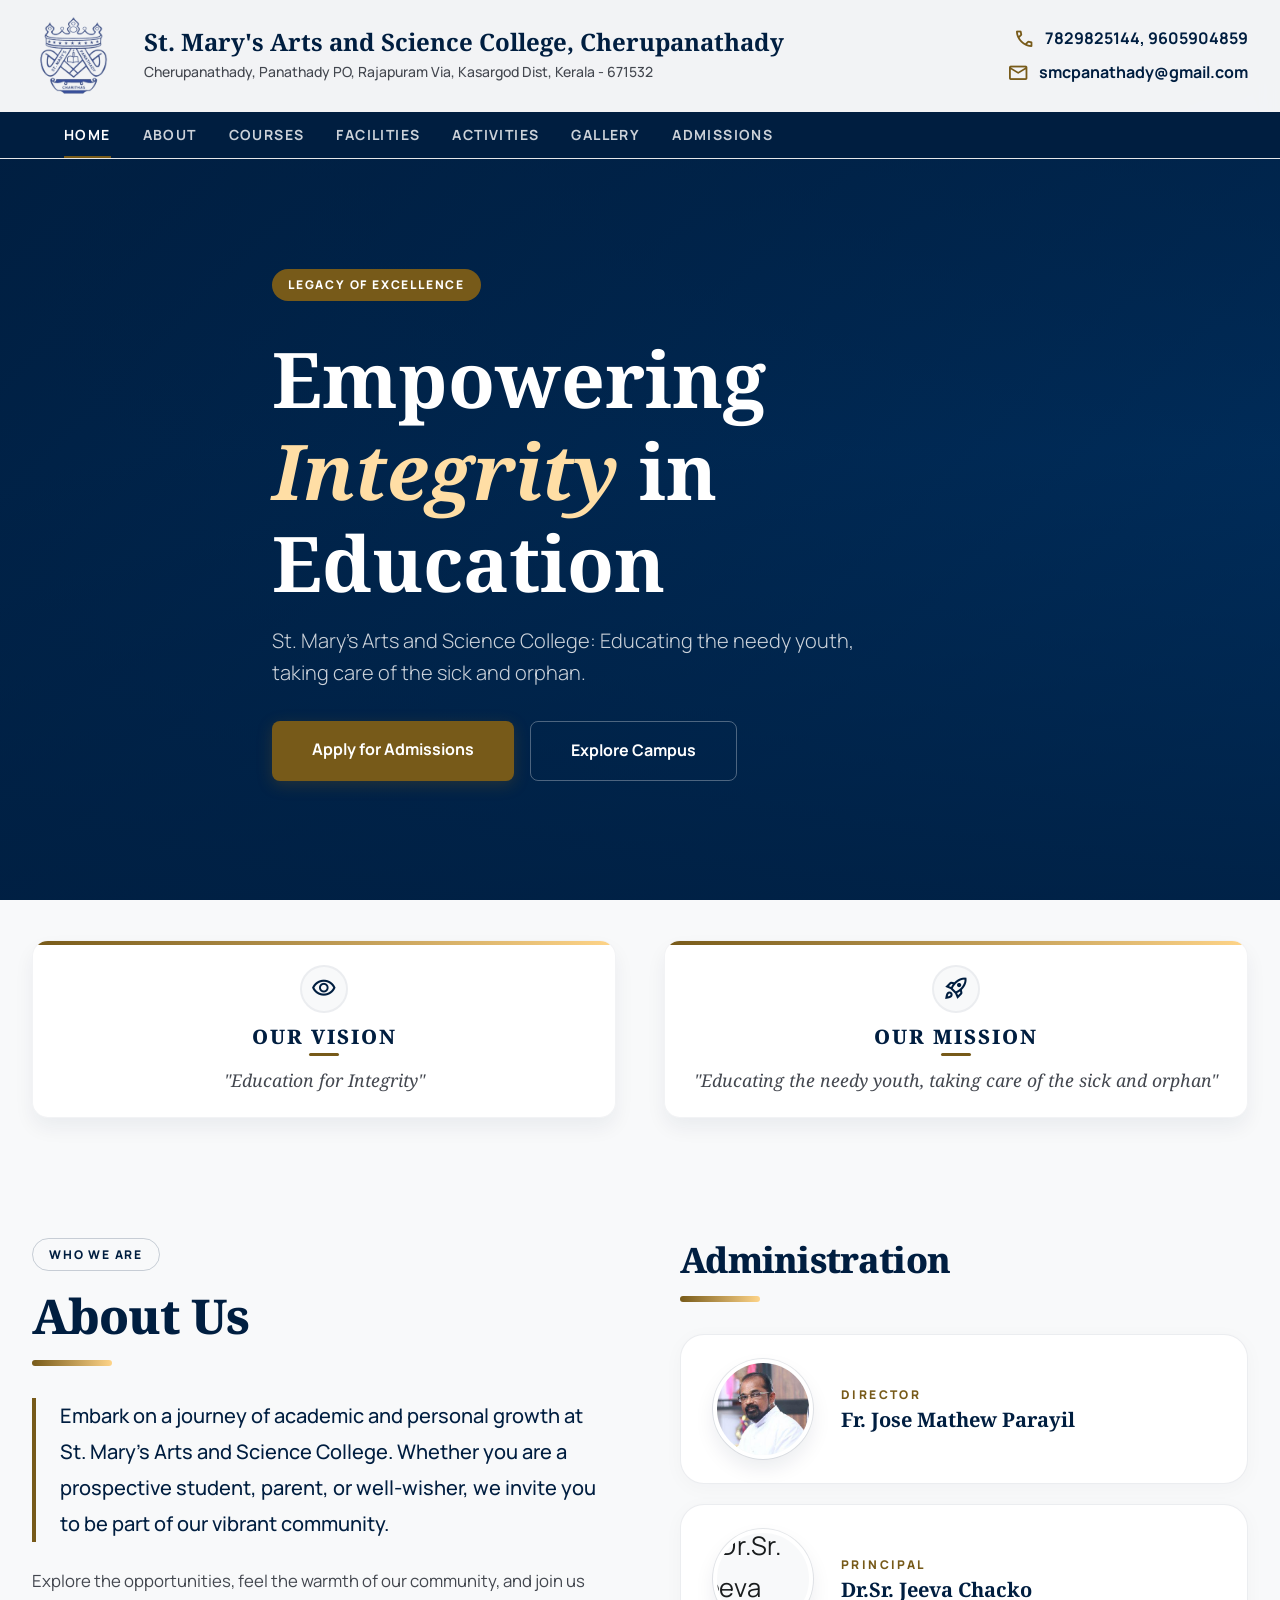
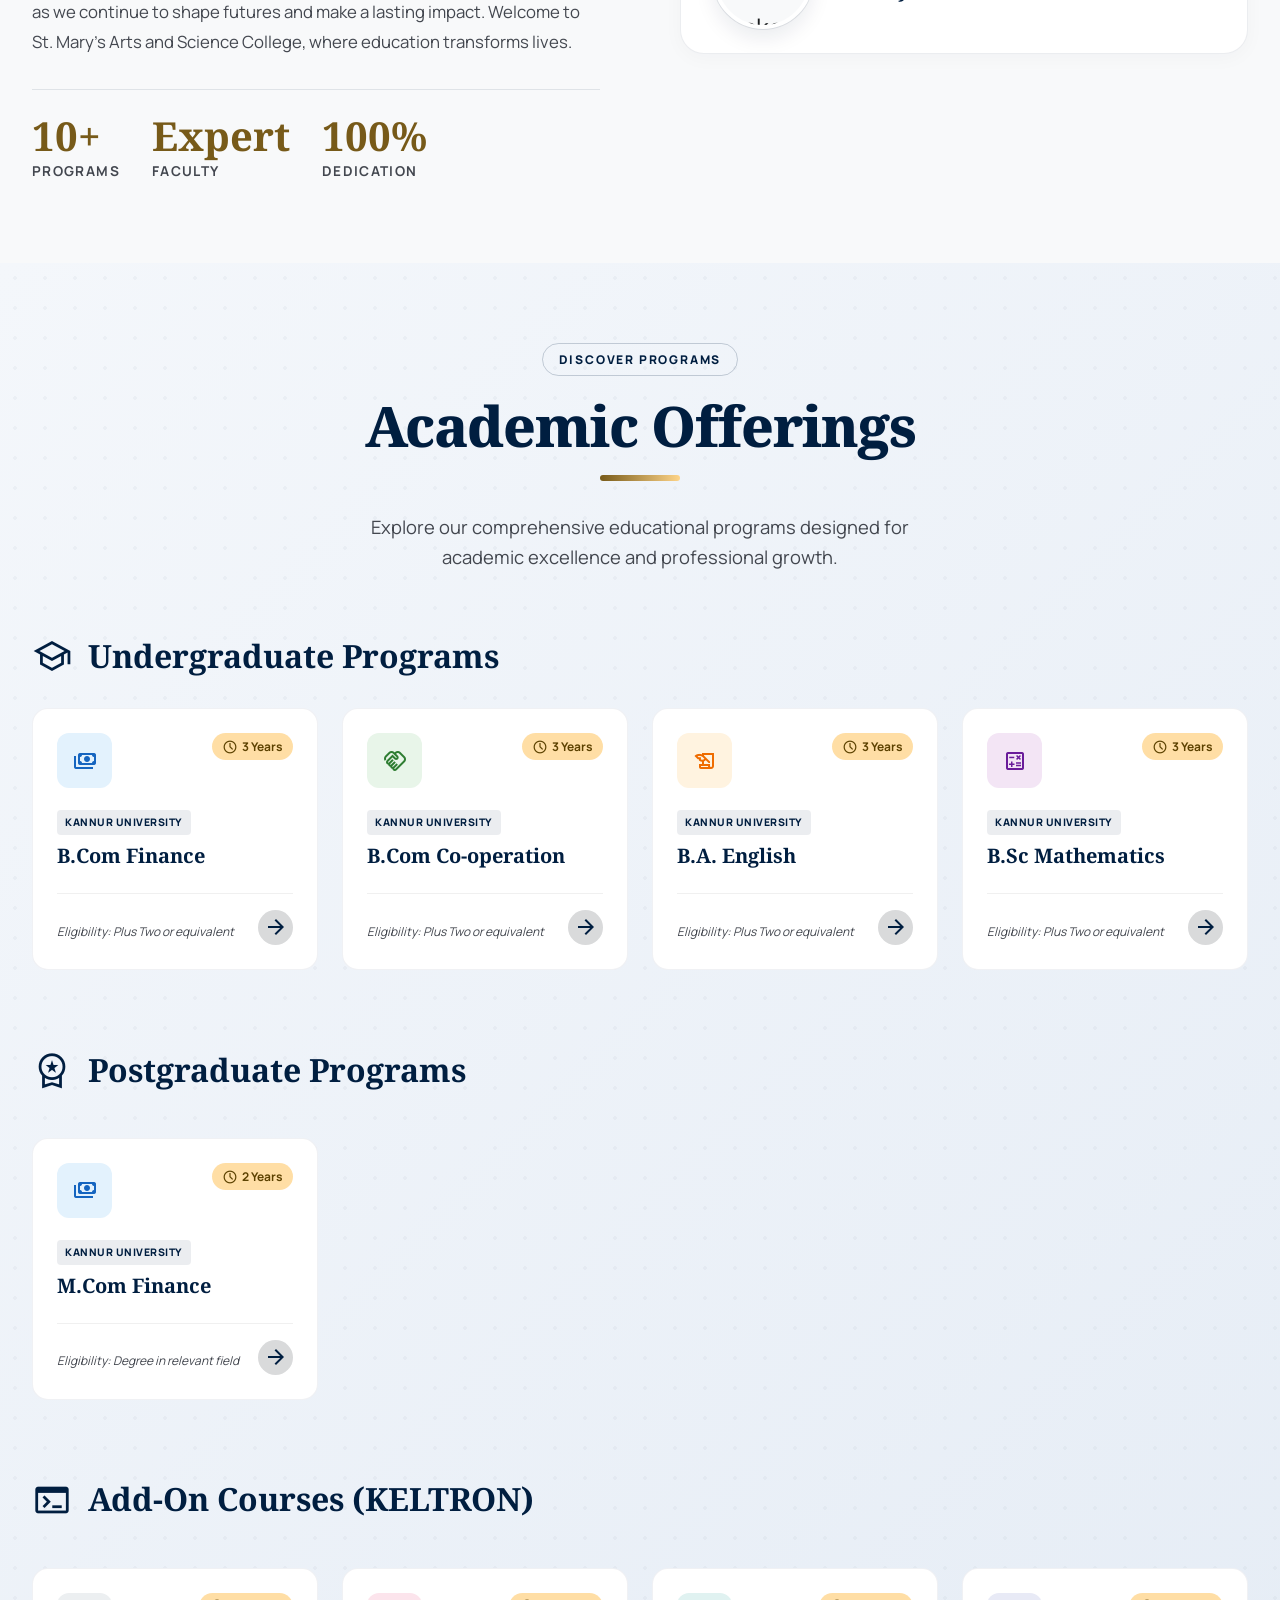
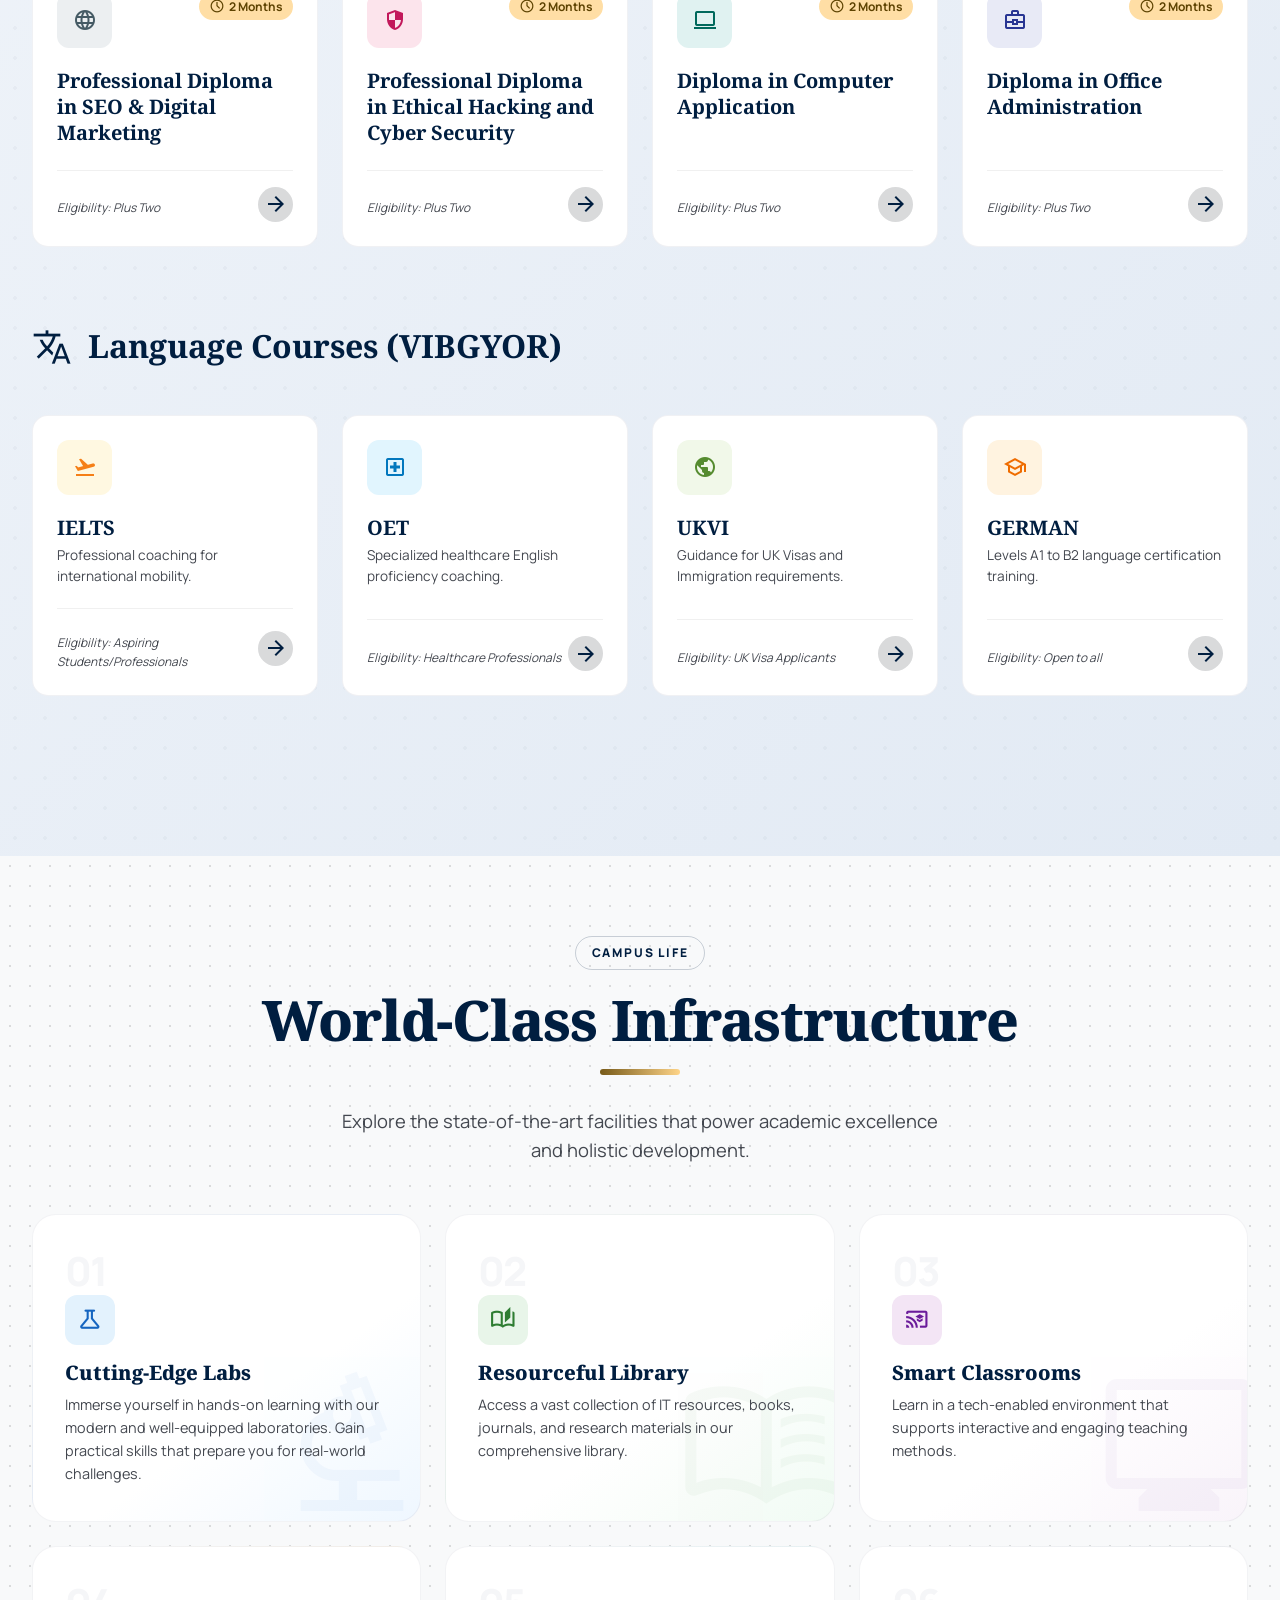
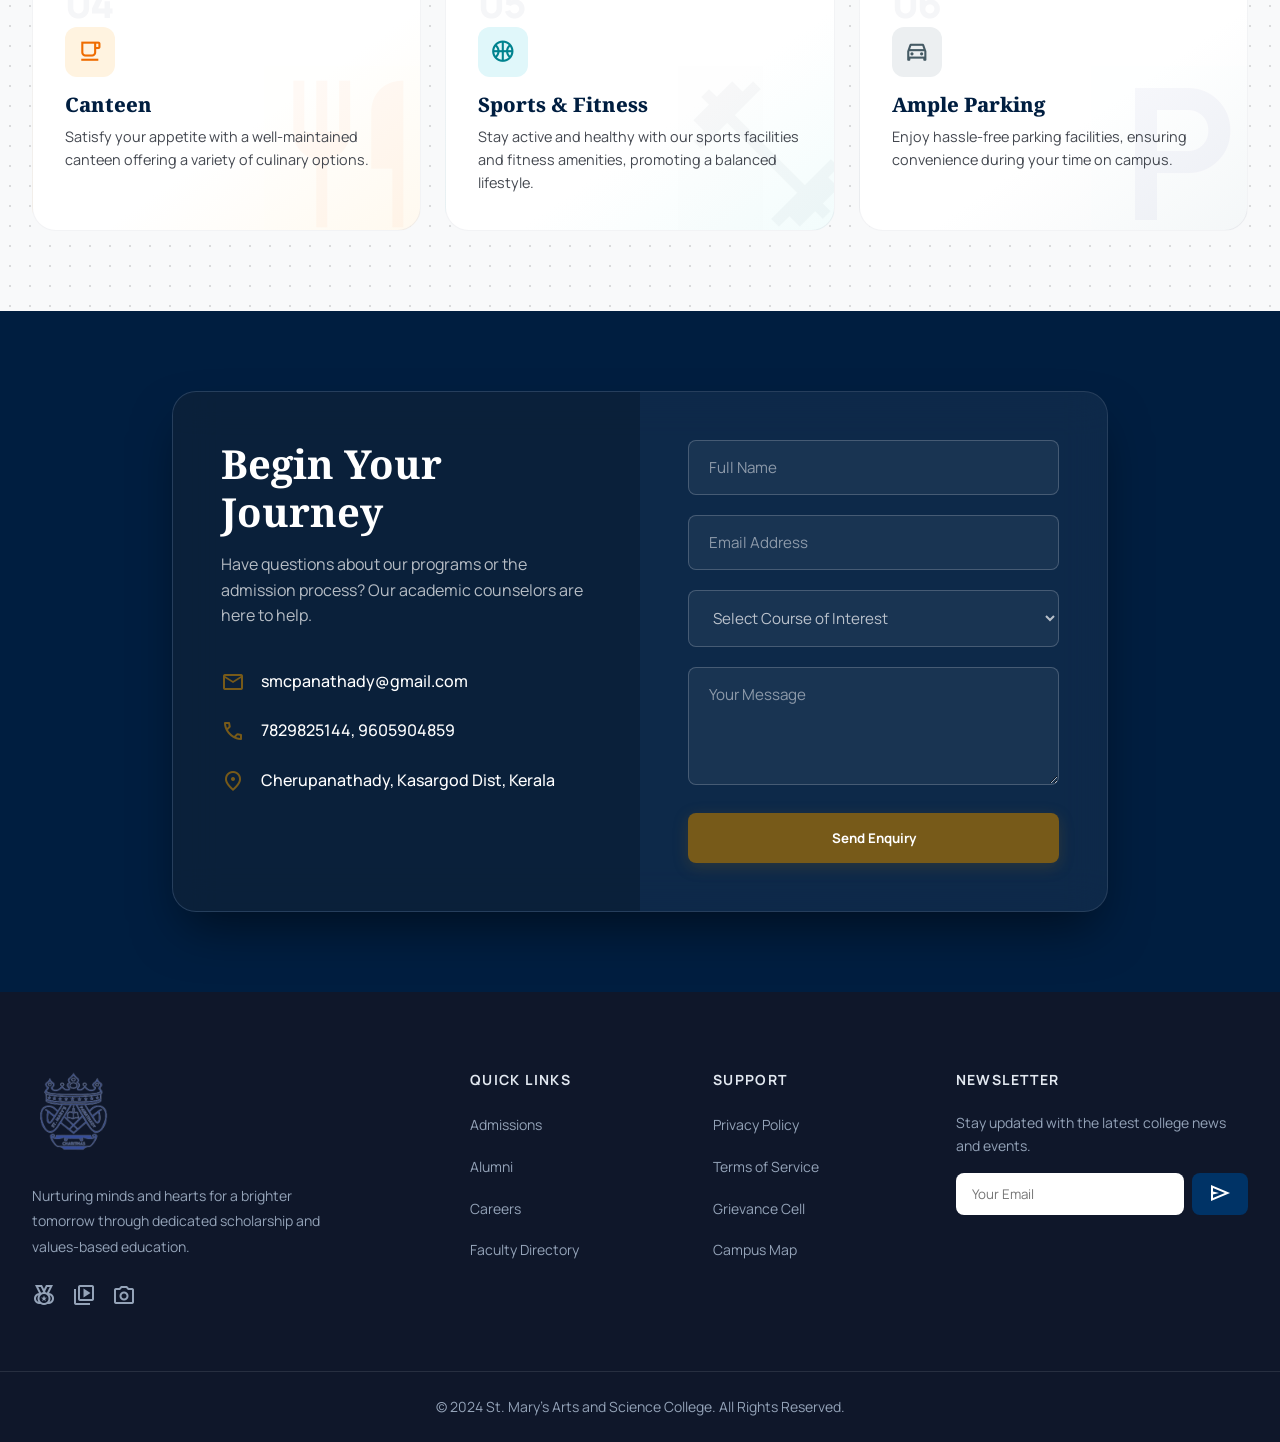
==== index.html @ 24236c4d "Refactor: Enhanced infrastructure grid, mobile responsiveness, and leadership profiles with high-qua" ====
<!DOCTYPE html>
<html lang="en">
<head>
    <meta charset="utf-8"/>
    <meta name="viewport" content="width=device-width, initial-scale=1.0"/>
    <title>St. Mary's College | Empowering Excellence in Education</title>
    
    <!-- Fonts -->
    <link rel="preconnect" href="https://fonts.googleapis.com">
    <link rel="preconnect" href="https://fonts.gstatic.com" crossorigin>
    <link href="https://fonts.googleapis.com/css2?family=Noto+Serif:wght@400;700&family=Manrope:wght@300;400;500;600;700;800&display=swap" rel="stylesheet"/>
    <link href="https://fonts.googleapis.com/css2?family=Material+Symbols+Outlined:wght,FILL@100..700,0..1&display=swap" rel="stylesheet"/>
    
    <!-- CSS -->
    <link rel="stylesheet" href="index.css?v=27">
</head>
<body>

<!-- Header -->
<header class="header">
    <div class="header-container">
        <div class="brand">
            <img src="assets/images/logo.png" alt="St. Mary's College Logo" class="brand-logo"/>
            <div class="brand-text">
                <h1>St. Mary's Arts and Science College, Cherupanathady</h1>
                <p>Cherupanathady, Panathady PO, Rajapuram Via, Kasargod Dist, Kerala - 671532</p>
            </div>
        </div>
        <div class="contact-top hidden-mobile">
            <div class="contact-item">
                <span class="material-symbols-outlined icon">call</span>
                <span>7829825144, 9605904859</span>
            </div>
            <div class="contact-item">
                <span class="material-symbols-outlined icon">mail</span>
                <a href="mailto:smcpanathady@gmail.com">smcpanathady@gmail.com</a>
            </div>
        </div>
    </div>
    
    <nav class="navbar">
        <div class="container nav-container">
            <button class="mobile-toggle" id="mobileToggle" aria-label="Toggle navigation">
                <span class="material-symbols-outlined">menu</span>
            </button>
            <div class="nav-links" id="navLinks">
                <a href="#" class="active">Home</a>
                <a href="#about">About</a>
                <a href="#courses">Courses</a>
                <a href="#facilities">Facilities</a>
                <a href="#activities">Activities</a>
                <a href="#gallery">Gallery</a>
                <a href="#contact">Admissions</a>
            </div>
        </div>
    </nav>
</header>

<!-- Hero Section -->
<section class="hero glass-hero">
    <div class="video-background">
        <video autoplay muted loop playsinline class="active" id="heroVideo1">
            <source src="assets/video/C1791.MP4" type="video/mp4">
        </video>
        <video autoplay muted loop playsinline id="heroVideo2">
            <source src="assets/video/C1798.MP4" type="video/mp4">
        </video>
        <div class="video-overlay"></div>
    </div>
    <div class="hero-content">
        <span class="badge fade-in-up">Legacy of Excellence</span>
        <h1 class="fade-in-up delay-1">Empowering<br> <i>Integrity</i> in Education</h1>
        <p class="fade-in-up delay-2">
            St. Mary's Arts and Science College: Educating the needy youth, taking care of the sick and orphan.
        </p>
        <div class="hero-buttons fade-in-up delay-3">
            <a href="#contact" class="btn btn-primary">Apply for Admissions</a>
            <a href="#facilities" class="btn btn-outline glass-btn">Explore Campus</a>
        </div>
    </div>
</section>

<!-- Vision & Mission -->
<section class="vision-mission pt-section">
    <div class="container vm-grid">
        <div class="vm-card-premium slide-in-left">
            <div class="vm-icon-box">
                <span class="material-symbols-outlined">visibility</span>
            </div>
            <h3 class="vm-title">Our Vision</h3>
            <div class="title-accent-sm"></div>
            <p class="vm-text">"Education for Integrity"</p>
        </div>
        <div class="vm-card-premium slide-in-right">
            <div class="vm-icon-box">
                <span class="material-symbols-outlined">rocket_launch</span>
            </div>
            <h3 class="vm-title">Our Mission</h3>
            <div class="title-accent-sm"></div>
            <p class="vm-text">"Educating the needy youth, taking care of the sick and orphan"</p>
        </div>
    </div>
</section>

<!-- About Section -->
<section id="about" class="about section-padding">
    <div class="container about-grid">
        <div class="about-text">
            <span class="badge-outline">Who We Are</span>
            <h2 class="section-title">About Us</h2>
            <div class="title-accent" style="margin-left: 0;"></div>
            <p class="about-lead">
                Embark on a journey of academic and personal growth at St. Mary's Arts and Science College. Whether you are a prospective student, parent, or well-wisher, we invite you to be part of our vibrant community.
            </p>
            <p class="about-desc">
                Explore the opportunities, feel the warmth of our community, and join us as we continue to shape futures and make a lasting impact. Welcome to St. Mary's Arts and Science College, where education transforms lives.
            </p>
            
            <div class="about-stats mt-lg">
               <div class="stat-item">
                   <h3 class="text-gold">10+</h3>
                   <span>Programs</span>
               </div>
               <div class="stat-item">
                   <h3 class="text-gold">Expert</h3>
                   <span>Faculty</span>
               </div>
               <div class="stat-item">
                   <h3 class="text-gold">100%</h3>
                   <span>Dedication</span>
               </div>
            </div>
        </div>
        <div class="administration">
            <h2 class="section-title" style="font-size: clamp(1.8rem, 3vw, 2.2rem);">Administration</h2>
            <div class="title-accent" style="margin-left: 0;"></div>
            <div class="admin-cards mt-sm">
                <div class="admin-card-premium hover-lift">
                    <div class="admin-avatar">
                        <img src="assets/images/Director.jpg" alt="Fr. Jose Mathew Parayil" class="admin-img img-director"/>
                    </div>
                    <div class="admin-info">
                        <span class="admin-role">Director</span>
                        <h4>Fr. Jose Mathew Parayil</h4>
                    </div>
                </div>
                <div class="admin-card-premium hover-lift">
                    <div class="admin-avatar">
                        <img src="assets/images/Principal.jpg" alt="Dr.Sr. Jeeva Chacko" class="admin-img img-principal"/>
                    </div>
                    <div class="admin-info">
                        <span class="admin-role">Principal</span>
                        <h4>Dr.Sr. Jeeva Chacko</h4>
                    </div>
                </div>
            </div>
        </div>
    </div>
</section>

<!-- Academic Offerings -->
<section id="courses" class="courses section-padding courses-bg">
    <div class="container">
        <div class="text-center" style="margin-bottom: 4rem;">
            <span class="badge-outline">Discover Programs</span>
            <h2 class="section-title">Academic Offerings</h2>
            <div class="title-accent"></div>
            <p class="section-subtitle">Explore our comprehensive educational programs designed for academic excellence and professional growth.</p>
        </div>
        
        <!-- UG -->
        <div class="course-category">
            <div class="category-header">
                <span class="material-symbols-outlined">school</span>
                <h3>Undergraduate Programs</h3>
            </div>
            <div class="card-grid">
                <div class="course-card-premium hover-glow card-color-1">
                    <div class="card-top">
                        <div class="course-icon icon-color-1">
                            <span class="material-symbols-outlined">payments</span>
                        </div>
                        <span class="badge-duration"><span class="material-symbols-outlined icon-sm">schedule</span> 3 Years</span>
                    </div>
                    <div class="card-middle">
                        <span class="badge-uni">Kannur University</span>
                        <h4>B.Com Finance</h4>
                    </div>
                    <div class="card-bottom">
                        <div class="eligibility">Eligibility: Plus Two or equivalent</div>
                        <div class="course-action"><span class="material-symbols-outlined">arrow_forward</span></div>
                    </div>
                </div>
                
                <div class="course-card-premium hover-glow card-color-2">
                    <div class="card-top">
                        <div class="course-icon icon-color-2">
                            <span class="material-symbols-outlined">handshake</span>
                        </div>
                        <span class="badge-duration"><span class="material-symbols-outlined icon-sm">schedule</span> 3 Years</span>
                    </div>
                    <div class="card-middle">
                        <span class="badge-uni">Kannur University</span>
                        <h4>B.Com Co-operation</h4>
                    </div>
                    <div class="card-bottom">
                        <div class="eligibility">Eligibility: Plus Two or equivalent</div>
                        <div class="course-action"><span class="material-symbols-outlined">arrow_forward</span></div>
                    </div>
                </div>

                <div class="course-card-premium hover-glow card-color-3">
                    <div class="card-top">
                        <div class="course-icon icon-color-3">
                            <span class="material-symbols-outlined">history_edu</span>
                        </div>
                        <span class="badge-duration"><span class="material-symbols-outlined icon-sm">schedule</span> 3 Years</span>
                    </div>
                    <div class="card-middle">
                        <span class="badge-uni">Kannur University</span>
                        <h4>B.A. English</h4>
                    </div>
                    <div class="card-bottom">
                        <div class="eligibility">Eligibility: Plus Two or equivalent</div>
                        <div class="course-action"><span class="material-symbols-outlined">arrow_forward</span></div>
                    </div>
                </div>

                <div class="course-card-premium hover-glow card-color-4">
                    <div class="card-top">
                        <div class="course-icon icon-color-4">
                            <span class="material-symbols-outlined">calculate</span>
                        </div>
                        <span class="badge-duration"><span class="material-symbols-outlined icon-sm">schedule</span> 3 Years</span>
                    </div>
                    <div class="card-middle">
                        <span class="badge-uni">Kannur University</span>
                        <h4>B.Sc Mathematics</h4>
                    </div>
                    <div class="card-bottom">
                        <div class="eligibility">Eligibility: Plus Two or equivalent</div>
                        <div class="course-action"><span class="material-symbols-outlined">arrow_forward</span></div>
                    </div>
                </div>
            </div>
        </div>

        <!-- PG -->
        <div class="course-category">
            <div class="category-header">
                <span class="material-symbols-outlined">workspace_premium</span>
                <h3>Postgraduate Programs</h3>
            </div>
            <div class="card-grid pt-sm">
                <div class="course-card-premium hover-glow card-color-5">
                    <div class="card-top">
                        <div class="course-icon icon-color-5">
                            <span class="material-symbols-outlined">payments</span>
                        </div>
                        <span class="badge-duration"><span class="material-symbols-outlined icon-sm">schedule</span> 2 Years</span>
                    </div>
                    <div class="card-middle">
                        <span class="badge-uni">Kannur University</span>
                        <h4>M.Com Finance</h4>
                    </div>
                    <div class="card-bottom">
                        <div class="eligibility">Eligibility: Degree in relevant field</div>
                        <div class="course-action"><span class="material-symbols-outlined">arrow_forward</span></div>
                    </div>
                </div>
            </div>
        </div>

        <!-- Add-on -->
        <div class="course-category mt-lg">
            <div class="category-header">
                <span class="material-symbols-outlined">terminal</span>
                <h3>Add-On Courses (KELTRON)</h3>
            </div>
            <div class="card-grid pt-sm">
                <div class="course-card-premium hover-glow card-color-6">
                    <div class="card-top">
                        <div class="course-icon icon-color-6">
                            <span class="material-symbols-outlined">language</span>
                        </div>
                        <span class="badge-duration"><span class="material-symbols-outlined icon-sm">schedule</span> 2 Months</span>
                    </div>
                    <div class="card-middle">
                        <h4>Professional Diploma in SEO & Digital Marketing</h4>
                    </div>
                    <div class="card-bottom">
                        <div class="eligibility">Eligibility: Plus Two</div>
                        <div class="course-action"><span class="material-symbols-outlined">arrow_forward</span></div>
                    </div>
                </div>

                <div class="course-card-premium hover-glow card-color-7">
                    <div class="card-top">
                        <div class="course-icon icon-color-7">
                            <span class="material-symbols-outlined">security</span>
                        </div>
                        <span class="badge-duration"><span class="material-symbols-outlined icon-sm">schedule</span> 2 Months</span>
                    </div>
                    <div class="card-middle">
                        <h4>Professional Diploma in Ethical Hacking and Cyber Security</h4>
                    </div>
                    <div class="card-bottom">
                        <div class="eligibility">Eligibility: Plus Two</div>
                        <div class="course-action"><span class="material-symbols-outlined">arrow_forward</span></div>
                    </div>
                </div>

                <div class="course-card-premium hover-glow card-color-8">
                    <div class="card-top">
                        <div class="course-icon icon-color-8">
                            <span class="material-symbols-outlined">computer</span>
                        </div>
                        <span class="badge-duration"><span class="material-symbols-outlined icon-sm">schedule</span> 2 Months</span>
                    </div>
                    <div class="card-middle">
                        <h4>Diploma in Computer Application</h4>
                    </div>
                    <div class="card-bottom">
                        <div class="eligibility">Eligibility: Plus Two</div>
                        <div class="course-action"><span class="material-symbols-outlined">arrow_forward</span></div>
                    </div>
                </div>

                <div class="course-card-premium hover-glow card-color-9">
                    <div class="card-top">
                        <div class="course-icon icon-color-9">
                            <span class="material-symbols-outlined">business_center</span>
                        </div>
                        <span class="badge-duration"><span class="material-symbols-outlined icon-sm">schedule</span> 2 Months</span>
                    </div>
                    <div class="card-middle">
                        <h4>Diploma in Office Administration</h4>
                    </div>
                    <div class="card-bottom">
                        <div class="eligibility">Eligibility: Plus Two</div>
                        <div class="course-action"><span class="material-symbols-outlined">arrow_forward</span></div>
                    </div>
                </div>
            </div>
        </div>

        <!-- Languages -->
        <div class="course-category mt-lg">
            <div class="category-header">
                <span class="material-symbols-outlined">translate</span>
                <h3>Language Courses (VIBGYOR)</h3>
            </div>
            <div class="card-grid pt-sm">
                <div class="course-card-premium hover-glow card-color-10">
                    <div class="card-top">
                        <div class="course-icon icon-color-10">
                            <span class="material-symbols-outlined">flight_takeoff</span>
                        </div>
                    </div>
                    <div class="card-middle">
                        <h4>IELTS</h4>
                        <p class="sub-text" style="font-size:0.85rem; color:var(--color-on-surface-variant); margin-top:0.25rem;">Professional coaching for international mobility.</p>
                    </div>
                    <div class="card-bottom">
                        <div class="eligibility">Eligibility: Aspiring Students/Professionals</div>
                        <div class="course-action"><span class="material-symbols-outlined">arrow_forward</span></div>
                    </div>
                </div>

                <div class="course-card-premium hover-glow card-color-11">
                    <div class="card-top">
                        <div class="course-icon icon-color-11">
                            <span class="material-symbols-outlined">local_hospital</span>
                        </div>
                    </div>
                    <div class="card-middle">
                        <h4>OET</h4>
                        <p class="sub-text" style="font-size:0.85rem; color:var(--color-on-surface-variant); margin-top:0.25rem;">Specialized healthcare English proficiency coaching.</p>
                    </div>
                    <div class="card-bottom">
                        <div class="eligibility">Eligibility: Healthcare Professionals</div>
                        <div class="course-action"><span class="material-symbols-outlined">arrow_forward</span></div>
                    </div>
                </div>

                <div class="course-card-premium hover-glow card-color-12">
                    <div class="card-top">
                        <div class="course-icon icon-color-12">
                            <span class="material-symbols-outlined">public</span>
                        </div>
                    </div>
                    <div class="card-middle">
                        <h4>UKVI</h4>
                        <p class="sub-text" style="font-size:0.85rem; color:var(--color-on-surface-variant); margin-top:0.25rem;">Guidance for UK Visas and Immigration requirements.</p>
                    </div>
                    <div class="card-bottom">
                        <div class="eligibility">Eligibility: UK Visa Applicants</div>
                        <div class="course-action"><span class="material-symbols-outlined">arrow_forward</span></div>
                    </div>
                </div>

                <div class="course-card-premium hover-glow card-color-3">
                    <div class="card-top">
                        <div class="course-icon icon-color-3">
                            <span class="material-symbols-outlined">school</span>
                        </div>
                    </div>
                    <div class="card-middle">
                        <h4>GERMAN</h4>
                        <p class="sub-text" style="font-size:0.85rem; color:var(--color-on-surface-variant); margin-top:0.25rem;">Levels A1 to B2 language certification training.</p>
                    </div>
                    <div class="card-bottom">
                        <div class="eligibility">Eligibility: Open to all</div>
                        <div class="course-action"><span class="material-symbols-outlined">arrow_forward</span></div>
                    </div>
                </div>
            </div>
        </div>
    </div>
</section>

<!-- Facilities Section (No Background Images) -->
<section id="facilities" class="facilities section-padding pattern-bg">
    <div class="container">
        <div class="text-center">
            <span class="badge-outline">Campus Life</span>
            <h2 class="section-title">World-Class Infrastructure</h2>
            <div class="title-accent"></div>
            <p class="section-subtitle">Explore the state-of-the-art facilities that power academic excellence and holistic development.</p>
        </div>
        <div class="facilities-grid">
            <div class="facility-card-premium fac-theme-blue">
                <div class="facility-bg-icon icon-color-1"><span class="material-symbols-outlined">biotech</span></div>
                <div class="facility-number">01</div>
                <div class="facility-content">
                    <div class="facility-icon fac-icon-blue"><span class="material-symbols-outlined">science</span></div>
                    <h4>Cutting-Edge Labs</h4>
                    <p>Immerse yourself in hands-on learning with our modern and well-equipped laboratories. Gain practical skills that prepare you for real-world challenges.</p>
                </div>
            </div>
            <div class="facility-card-premium fac-theme-green">
                <div class="facility-bg-icon icon-color-2"><span class="material-symbols-outlined">menu_book</span></div>
                <div class="facility-number">02</div>
                <div class="facility-content">
                    <div class="facility-icon fac-icon-green"><span class="material-symbols-outlined">auto_stories</span></div>
                    <h4>Resourceful Library</h4>
                    <p>Access a vast collection of IT resources, books, journals, and research materials in our comprehensive library.</p>
                </div>
            </div>
            <div class="facility-card-premium fac-theme-purple">
                <div class="facility-bg-icon icon-color-4"><span class="material-symbols-outlined">monitor</span></div>
                <div class="facility-number">03</div>
                <div class="facility-content">
                    <div class="facility-icon fac-icon-purple"><span class="material-symbols-outlined">cast_for_education</span></div>
                    <h4>Smart Classrooms</h4>
                    <p>Learn in a tech-enabled environment that supports interactive and engaging teaching methods.</p>
                </div>
            </div>
            <div class="facility-card-premium fac-theme-orange">
                <div class="facility-bg-icon icon-color-3"><span class="material-symbols-outlined">restaurant</span></div>
                <div class="facility-number">04</div>
                <div class="facility-content">
                    <div class="facility-icon fac-icon-orange"><span class="material-symbols-outlined">local_cafe</span></div>
                    <h4>Canteen</h4>
                    <p>Satisfy your appetite with a well-maintained canteen offering a variety of culinary options.</p>
                </div>
            </div>
            <div class="facility-card-premium fac-theme-teal">
                <div class="facility-bg-icon icon-color-6"><span class="material-symbols-outlined">fitness_center</span></div>
                <div class="facility-number">05</div>
                <div class="facility-content">
                    <div class="facility-icon fac-icon-teal"><span class="material-symbols-outlined">sports_basketball</span></div>
                    <h4>Sports & Fitness</h4>
                    <p>Stay active and healthy with our sports facilities and fitness amenities, promoting a balanced lifestyle.</p>
                </div>
            </div>
            <div class="facility-card-premium fac-theme-slate">
                <div class="facility-bg-icon icon-color-9"><span class="material-symbols-outlined">local_parking</span></div>
                <div class="facility-number">06</div>
                <div class="facility-content">
                    <div class="facility-icon fac-icon-slate"><span class="material-symbols-outlined">directions_car</span></div>
                    <h4>Ample Parking</h4>
                    <p>Enjoy hassle-free parking facilities, ensuring convenience during your time on campus.</p>
                </div>
            </div>
        </div>
    </div>
</section>

<!-- Contact -->
<section id="contact" class="contact section-padding dark-bg">
    <div class="container max-w-lg">
        <div class="contact-box glass-panel">
            <div class="contact-info">
                <h2>Begin Your Journey</h2>
                <p>Have questions about our programs or the admission process? Our academic counselors are here to help.</p>
                <div class="contact-list">
                    <div class="c-item">
                        <span class="material-symbols-outlined text-gold">mail</span>
                        <span>smcpanathady@gmail.com</span>
                    </div>
                    <div class="c-item">
                        <span class="material-symbols-outlined text-gold">call</span>
                        <span>7829825144, 9605904859</span>
                    </div>
                    <div class="c-item">
                        <span class="material-symbols-outlined text-gold">location_on</span>
                        <span>Cherupanathady, Kasargod Dist, Kerala</span>
                    </div>
                </div>
            </div>
            <div class="form-wrapper">
                <form class="contact-form">
                    <div class="input-group">
                        <input type="text" placeholder="Full Name" required>
                    </div>
                    <div class="input-group">
                        <input type="email" placeholder="Email Address" required>
                    </div>
                    <div class="input-group">
                        <select required>
                            <option value="">Select Course of Interest</option>
                            <option value="bcom-fin">B.Com Finance</option>
                            <option value="bcom-coop">B.Com Co-operation</option>
                            <option value="ba-eng">B.A. English</option>
                            <option value="mcom">M.Com Finance</option>
                            <option value="addon">Add-On Course (KELTRON)</option>
                            <option value="lang">Language Course (VIBGYOR)</option>
                        </select>
                    </div>
                    <div class="input-group">
                        <textarea placeholder="Your Message" rows="4" required></textarea>
                    </div>
                    <button type="submit" class="btn btn-primary w-full">Send Enquiry</button>
                </form>
            </div>
        </div>
    </div>
</section>

<!-- Footer -->
<footer class="footer">
    <div class="footer-grid container">
        <div class="footer-brand">
            <img src="assets/images/logo.png" alt="Logo" class="footer-logo">
            <p>Nurturing minds and hearts for a brighter tomorrow through dedicated scholarship and values-based education.</p>
            <div class="socials">
                <span class="material-symbols-outlined">social_leaderboard</span>
                <span class="material-symbols-outlined">video_library</span>
                <span class="material-symbols-outlined">photo_camera</span>
            </div>
        </div>
        <div class="footer-links">
            <h5>Quick Links</h5>
            <ul>
                <li><a href="#">Admissions</a></li>
                <li><a href="#">Alumni</a></li>
                <li><a href="#">Careers</a></li>
                <li><a href="#">Faculty Directory</a></li>
            </ul>
        </div>
        <div class="footer-links">
            <h5>Support</h5>
            <ul>
                <li><a href="#">Privacy Policy</a></li>
                <li><a href="#">Terms of Service</a></li>
                <li><a href="#">Grievance Cell</a></li>
                <li><a href="#">Campus Map</a></li>
            </ul>
        </div>
        <div class="footer-newsletter">
            <h5>Newsletter</h5>
            <p>Stay updated with the latest college news and events.</p>
            <form class="newsletter-form">
                <input type="email" placeholder="Your Email" required>
                <button type="submit"><span class="material-symbols-outlined">send</span></button>
            </form>
        </div>
    </div>
    <div class="footer-bottom">
        <p>&copy; 2024 St. Mary's Arts and Science College. All Rights Reserved.</p>
    </div>
</footer>

<script src="script.js"></script>
</body>
</html>
---- index.css ----
/* =========================================================================
   VARIABLES & DESIGN TOKENS
   ========================================================================= */
:root {
  /* Colors */
  --color-primary: #001e40;
  --color-primary-variant: #003366;
  --color-primary-light: #a7c8ff;
  --color-secondary: #775a19;
  --color-secondary-variant: #fed488;
  --color-secondary-light: #ffdea5;
  --color-surface: #f8f9fa;
  --color-surface-dim: #d9dadb;
  --color-background: #ffffff;
  --color-on-background: #191c1d;
  --color-on-surface-variant: #43474f;
  --color-white: #ffffff;
  
  /* Typography */
  --font-headline: 'Noto Serif', serif;
  --font-body: 'Manrope', sans-serif;

  /* Spacing */
  --spacing-xs: 0.5rem;
  --spacing-sm: 1rem;
  --spacing-md: 2rem;
  --spacing-lg: 3rem;
  --spacing-xl: 5rem;
}

/* =========================================================================
   RESET & BASE STYLES
   ========================================================================= */
* {
  margin: 0;
  padding: 0;
  box-sizing: border-box;
}

html {
  scroll-behavior: smooth;
  font-size: 16px;
}

body {
  font-family: var(--font-body);
  color: var(--color-on-background);
  background-color: var(--color-surface);
  line-height: 1.6;
  overflow-x: hidden;
}

h1, h2, h3, h4, h5, h6 {
  font-family: var(--font-headline);
  line-height: 1.2;
}

a {
  text-decoration: none;
  color: inherit;
  transition: color 0.3s ease;
}

ul {
  list-style: none;
}

/* =========================================================================
   UTILITIES & COMPONENTS
   ========================================================================= */
.container {
  max-width: 1280px;
  margin: 0 auto;
  padding: 0 var(--spacing-md);
}

.section-padding {
  padding: var(--spacing-xl) 0;
}

.pt-section {
  padding-top: var(--spacing-xl);
}

.pt-sm { padding-top: var(--spacing-sm); }
.mt-sm { margin-top: var(--spacing-sm); }
.mt-lg { margin-top: var(--spacing-lg); }
.text-center { text-align: center; }
.text-gold { color: var(--color-secondary) !important; }

.section-title {
  font-size: clamp(2.5rem, 5vw, 3.5rem);
  color: var(--color-primary);
  margin-bottom: var(--spacing-xs);
  font-weight: 800;
  letter-spacing: -0.02em;
}

.title-accent {
  width: 80px;
  height: 6px;
  background: linear-gradient(90deg, var(--color-secondary), var(--color-secondary-variant));
  border-radius: 4px;
  margin: var(--spacing-sm) auto var(--spacing-md);
}

.section-subtitle {
  color: var(--color-on-surface-variant);
  font-size: 1.15rem;
  max-width: 650px;
  margin: 0 auto var(--spacing-lg);
  line-height: 1.8;
}

.badge-outline {
  display: inline-block;
  background: transparent;
  border: 1.5px solid rgba(0, 30, 64, 0.2);
  color: var(--color-primary);
  border-radius: 50px;
  padding: 6px 16px;
  font-size: 0.75rem;
  font-weight: 800;
  text-transform: uppercase;
  letter-spacing: 0.15em;
  margin-bottom: var(--spacing-sm);
}

.light-bg { background-color: var(--color-background); }
.dark-bg { background-color: var(--color-primary); color: var(--color-white); }
.pattern-bg {
  background-color: var(--color-surface);
  background-image: radial-gradient(var(--color-surface-dim) 1px, transparent 1px);
  background-size: 20px 20px;
}
.primary-variant-bg { background-color: var(--color-primary) !important; color: var(--color-white); }

/* Buttons */
.btn {
  display: inline-block;
  padding: 1rem 2.5rem;
  border-radius: 8px;
  font-weight: 700;
  font-family: var(--font-body);
  text-align: center;
  cursor: pointer;
  transition: all 0.3s cubic-bezier(0.4, 0, 0.2, 1);
  border: border;
}

.btn-primary {
  background-color: var(--color-secondary);
  color: var(--color-white);
  border: none;
  box-shadow: 0 4px 15px rgba(119, 90, 25, 0.3);
}

.btn-primary:hover {
  background-color: #5d4201;
  transform: translateY(-2px);
  box-shadow: 0 6px 20px rgba(119, 90, 25, 0.4);
}

.btn-outline {
  border: 1px solid rgba(255, 255, 255, 0.3);
  color: var(--color-white);
  backdrop-filter: blur(10px);
}

.btn-outline:hover {
  background-color: rgba(255, 255, 255, 0.1);
  transform: translateY(-2px);
}

.w-full { width: 100%; }

/* =========================================================================
   HEADER & NAVIGATION
   ========================================================================= */
.header {
  position: fixed;
  top: 0;
  width: 100%;
  z-index: 1000;
  background: rgba(255, 255, 255, 0.95);
  backdrop-filter: blur(10px);
  border-bottom: 1px solid rgba(0, 0, 0, 0.05);
  transition: all 0.3s ease;
}

.header-container {
  display: flex;
  justify-content: space-between;
  align-items: center;
  padding: var(--spacing-sm) var(--spacing-md);
  max-width: 1536px;
  margin: 0 auto;
}

.brand {
  display: flex;
  align-items: center;
  gap: var(--spacing-md);
}

.brand-logo {
  height: 80px;
  width: auto;
  object-fit: contain;
}

.brand-text h1 {
  font-size: 1.5rem;
  color: var(--color-primary);
}

.brand-text p {
  font-size: 0.875rem;
  color: var(--color-on-surface-variant);
  font-weight: 500;
  margin-top: 4px;
}

.contact-top {
  display: flex;
  flex-direction: column;
  align-items: flex-end;
  gap: 8px;
}

.contact-item {
  display: flex;
  align-items: center;
  gap: 10px;
  font-size: 1rem;
  font-weight: 700;
  color: var(--color-primary);
  transition: transform 0.3s ease;
}

.contact-item:hover {
  transform: translateX(-5px);
}

.contact-item .icon {
  color: var(--color-secondary);
  font-size: 1.4rem;
}

.contact-item a {
  color: inherit;
  text-decoration: none;
}

.contact-item a:hover {
  color: var(--color-secondary);
}

.navbar {
  background-color: var(--color-primary);
  padding: 0 var(--spacing-md);
}

.nav-links {
  display: flex;
  gap: var(--spacing-md);
  max-width: 1536px;
  margin: 0 auto;
  overflow-x: auto;
}

.nav-links::-webkit-scrollbar {
  display: none;
}

.nav-links a {
  color: rgba(255, 255, 255, 0.8);
  font-weight: 700;
  font-size: 0.875rem;
  text-transform: uppercase;
  letter-spacing: 0.1em;
  padding: 12px 0;
  white-space: nowrap;
  position: relative;
}

.nav-links a:hover, .nav-links a.active {
  color: var(--color-white);
}

.nav-links a::after {
  content: '';
  position: absolute;
  bottom: 0;
  left: 0;
  width: 100%;
  height: 2px;
  background-color: var(--color-secondary);
  transform: scaleX(0);
  transition: transform 0.3s ease;
  transform-origin: left;
}

.nav-links a.active::after, .nav-links a:hover::after {
  transform: scaleX(1);
}

@media (max-width: 900px) {
  .hidden-mobile { display: none; }
  .brand-logo { height: 60px; }
  .brand-text h1 { font-size: 1.2rem; }
}

/* =========================================================================
   HERO SECTION
   ========================================================================= */
.hero {
  position: relative;
  height: 100vh;
  min-height: 600px;
  display: flex;
  align-items: center;
  padding-top: 150px;
  overflow: hidden;
  background: linear-gradient(135deg, var(--color-primary) 0%, var(--color-primary-variant) 100%);
}

.video-background {
  position: absolute;
  inset: 0;
  width: 100%;
  height: 100%;
  overflow: hidden;
  z-index: 0;
}

.video-background video {
  position: absolute;
  top: 0;
  left: 0;
  width: 100%;
  height: 100%;
  object-fit: cover;
  opacity: 0;
  transition: opacity 2s ease-in-out;
}

.video-background video.active {
  opacity: 1;
}

.video-overlay {
  position: absolute;
  inset: 0;
  background: linear-gradient(to bottom, rgba(0, 30, 64, 0.7) 0%, rgba(0, 30, 64, 0.2) 50%, rgba(0, 30, 64, 0.8) 100%);
  z-index: 1;
}

.hero-content {
  position: relative;
  z-index: 10;
  max-width: 800px;
  padding: 0 var(--spacing-md);
  margin: 0 auto;
}

.badge {
  display: inline-block;
  background-color: var(--color-secondary);
  color: var(--color-white);
  padding: 6px 16px;
  border-radius: 50px;
  font-size: 0.75rem;
  font-weight: 800;
  text-transform: uppercase;
  letter-spacing: 0.15em;
  margin-bottom: var(--spacing-md);
}

.hero h1 {
  font-size: clamp(3rem, 6vw, 5.5rem);
  color: var(--color-white);
  margin-bottom: var(--spacing-sm);
}

.hero h1 i {
  color: var(--color-secondary-light);
  font-style: italic;
}

.hero p {
  font-size: clamp(1.125rem, 2vw, 1.25rem);
  color: rgba(255, 255, 255, 0.8);
  font-weight: 300;
  margin-bottom: var(--spacing-md);
  max-width: 600px;
}

.hero-buttons {
  display: flex;
  gap: 1rem;
  flex-wrap: wrap;
}

/* =========================================================================
   VISION & MISSION
   ========================================================================= */
.vm-grid {
  display: grid;
  grid-template-columns: repeat(auto-fit, minmax(300px, 1fr));
  gap: var(--spacing-lg);
  position: relative;
  top: -40px;
  z-index: 20;
}

.vm-card-premium {
  background: var(--color-white);
  padding: 1.5rem 1.5rem;
  border-radius: 16px;
  box-shadow: 0 10px 20px rgba(0, 30, 64, 0.06);
  text-align: center;
  transition: all 0.4s cubic-bezier(0.4, 0, 0.2, 1);
  position: relative;
  overflow: hidden;
  border: 1px solid rgba(0, 30, 64, 0.05);
  display: flex;
  flex-direction: column;
  align-items: center;
}

.vm-card-premium::before {
  content: '';
  position: absolute;
  top: 0; left: 0; width: 100%; height: 4px;
  background: linear-gradient(90deg, var(--color-secondary), var(--color-secondary-variant));
}

.vm-card-premium:hover {
  transform: translateY(-4px);
  box-shadow: 0 15px 30px rgba(0, 30, 64, 0.08);
}

.vm-icon-box {
  width: 48px;
  height: 48px;
  background: var(--color-surface);
  border-radius: 50%;
  display: flex;
  align-items: center;
  justify-content: center;
  margin-bottom: 0.75rem;
  color: var(--color-primary);
  border: 2px solid rgba(0, 30, 64, 0.05);
}

.vm-icon-box span {
  font-size: 1.6rem;
}

.vm-title {
  font-size: 1.25rem;
  color: var(--color-primary);
  font-weight: 800;
  text-transform: uppercase;
  letter-spacing: 0.1em;
  margin-bottom: 0.25rem;
}

.title-accent-sm {
  width: 30px;
  height: 3px;
  background: var(--color-secondary);
  border-radius: 2px;
  margin: 0 auto 0.75rem;
}

.vm-text {
  font-family: 'Noto Serif', serif;
  font-size: 1.1rem;
  color: var(--color-on-surface-variant);
  font-style: italic;
  line-height: 1.4;
}

/* =========================================================================
   ABOUT US
   ========================================================================= */
.about-grid {
  display: grid;
  grid-template-columns: 1fr 1fr;
  gap: 5rem;
}

.about-text .section-title {
  font-size: clamp(2rem, 4vw, 3rem);
}

.about-lead {
  font-size: 1.25rem;
  color: var(--color-primary);
  font-weight: 500;
  line-height: 1.8;
  margin-bottom: 1.5rem;
  border-left: 4px solid var(--color-secondary);
  padding-left: 1.5rem;
}

.about-desc {
  font-size: 1.05rem;
  color: var(--color-on-surface-variant);
  line-height: 1.8;
}

.about-stats {
  display: flex;
  gap: 2rem;
  padding-top: 1.5rem;
  margin-top: var(--spacing-md);
  border-top: 1px solid rgba(0, 30, 64, 0.1);
}

.stat-item {
  display: flex;
  flex-direction: column;
}

.stat-item h3 {
  font-size: 2.5rem;
  margin-bottom: 0.2rem;
  line-height: 1.1;
}

.stat-item span {
  font-size: 0.85rem;
  text-transform: uppercase;
  letter-spacing: 0.1em;
  font-weight: 700;
  color: var(--color-on-surface-variant);
}

.admin-cards {
  display: flex;
  flex-direction: column;
  gap: 1.25rem;
}

.admin-card-premium {
  display: flex;
  align-items: center;
  gap: 1.75rem;
  padding: 1.5rem 2rem;
  background: var(--color-white);
  border-radius: 24px;
  border: 1px solid rgba(0, 30, 64, 0.08);
  box-shadow: 0 4px 20px rgba(0, 30, 64, 0.03);
  transition: all 0.4s cubic-bezier(0.4, 0, 0.2, 1);
  position: relative;
  overflow: hidden;
}

.admin-info h4 {
  font-size: 1.35rem; /* Slightly larger name */
  color: var(--color-primary);
  margin-top: 4px;
}

.admin-role {
  font-size: 0.75rem !important;
  letter-spacing: 0.2em !important;
  font-weight: 800 !important;
  color: var(--color-secondary); /* Gold color for role */
}

.admin-card-premium::before {
  content: '';
  position: absolute;
  left: 0; top: 0; bottom: 0; width: 6px;
  background: var(--color-secondary);
  opacity: 0;
  transition: all 0.4s ease;
}

.admin-card-premium:hover::before { opacity: 1; }

.hover-lift:hover {
  transform: translateX(12px);
  box-shadow: 0 15px 40px rgba(0, 30, 64, 0.1);
  border-color: rgba(212, 175, 55, 0.4);
}

.admin-avatar {
  width: 100px;
  height: 100px;
  border-radius: 50%;
  overflow: hidden;
  border: 4px solid var(--color-white);
  box-shadow: 0 0 0 1px rgba(0, 30, 64, 0.1), 0 10px 20px rgba(0, 30, 64, 0.08);
  flex-shrink: 0;
  background-color: #f8f9fa;
}

.admin-img {
  width: 100%;
  height: 100%;
  object-fit: cover;
  display: block;
}

.img-director { object-position: center top; }
.img-principal { 
  object-position: 42% 12%; 
  transform: scale(1.6); /* Zoom in on face */
  transform-origin: 42% 12%;
}

.placeholder-avatar {
  background: var(--color-surface);
  display: flex;
  align-items: center;
  justify-content: center;
  color: var(--color-primary);
}

.placeholder-avatar span { font-size: 2.5rem; }

.admin-info { flex-grow: 1; }

.admin-role {
  display: block;
  font-size: 0.75rem;
  color: var(--color-secondary);
  font-weight: 800;
  text-transform: uppercase;
  letter-spacing: 0.15em;
  margin-bottom: 0.25rem;
}

.admin-info h4 {
  font-size: 1.25rem;
  color: var(--color-primary);
  margin-bottom: 0;
}

@media (max-width: 900px) {
  .about-grid { grid-template-columns: 1fr; gap: 3rem; }
}

/* =========================================================================
   COURSES
   ========================================================================= */
.courses-bg {
  background: linear-gradient(135deg, #f4f7fb 0%, #e2eaf4 100%);
  position: relative;
}

.courses-bg::before {
  content: '';
  position: absolute;
  top: 0; left: 0; width: 100%; height: 100%;
  background-image: radial-gradient(rgba(0, 30, 64, 0.03) 2px, transparent 2px);
  background-size: 30px 30px;
  z-index: 0;
}
.courses-bg > .container {
  position: relative;
  z-index: 10;
}

.card-color-1, .card-color-2, .card-color-3, .card-color-4, .card-color-5, .card-color-6, .card-color-7, .card-color-8, .card-color-9, .card-color-10, .card-color-11, .card-color-12 {
  background: var(--color-white);
}

.course-category {
  margin-bottom: var(--spacing-xl);
}

.category-header {
  display: flex;
  align-items: center;
  gap: 1rem;
  margin-bottom: var(--spacing-md);
}

.category-header span {
  font-size: 2.5rem;
  color: var(--color-primary);
}

.category-header h3 {
  font-size: 2rem;
  color: var(--color-primary);
}

.card-grid {
  display: grid;
  grid-template-columns: repeat(auto-fill, minmax(280px, 1fr));
  gap: 1.5rem;
}

.course-card-premium {
  background: var(--color-white);
  padding: 1.5rem;
  border-radius: 16px;
  border: 1px solid rgba(0, 30, 64, 0.06);
  transition: all 0.4s cubic-bezier(0.4, 0, 0.2, 1);
  display: flex;
  flex-direction: column;
  position: relative;
  overflow: hidden;
  gap: 1.25rem;
  z-index: 1;
}

.course-card-premium::before {
  content: '';
  position: absolute;
  top: 0; left: 0; width: 100%; height: 100%;
  background: linear-gradient(135deg, rgba(254, 212, 136, 0.05) 0%, transparent 100%);
  opacity: 0;
  transition: opacity 0.4s ease;
  z-index: -1;
}

.course-card-premium:hover::before {
  opacity: 1;
}

.course-card-premium:hover {
  transform: translateY(-5px);
  box-shadow: 0 15px 30px rgba(0, 30, 64, 0.08);
  border-color: rgba(119, 90, 25, 0.2);
}

.card-top {
  display: flex;
  justify-content: space-between;
  align-items: flex-start;
}

.course-icon {
  width: 55px;
  height: 55px;
  border-radius: 12px;
  display: flex;
  align-items: center;
  justify-content: center;
  flex-shrink: 0;
  font-size: 1.8rem;
}

.icon-color-1 { background: #e3f2fd; color: #1565c0; }
.icon-color-2 { background: #e8f5e9; color: #2e7d32; }
.icon-color-3 { background: #fff3e0; color: #ef6c00; }
.icon-color-4 { background: #f3e5f5; color: #6a1b9a; }
.icon-color-5 { background: #e3f2fd; color: #1565c0; }
.icon-color-6 { background: #eceff1; color: #455a64; }
.icon-color-7 { background: #fce4ec; color: #c2185b; }
.icon-color-8 { background: #e0f2f1; color: #00695c; }
.icon-color-9 { background: #e8eaf6; color: #283593; }
.icon-color-10 { background: #fff8e1; color: #f57f17; }
.icon-color-11 { background: #e1f5fe; color: #0277bd; }
.icon-color-12 { background: #f1f8e9; color: #558b2f; }

.badge-duration {
  font-size: 0.75rem;
  font-weight: 700;
  color: var(--color-secondary);
  display: flex;
  align-items: center;
  gap: 4px;
  background: var(--color-secondary-light);
  padding: 4px 10px;
  border-radius: 20px;
  color: #5d4201;
}

.icon-sm {
  font-size: 1rem;
}

.card-middle {
  flex-grow: 1;
}

.badge-uni {
  display: inline-block;
  font-size: 0.65rem;
  font-weight: 800;
  color: var(--color-primary);
  background: rgba(0, 30, 64, 0.08);
  padding: 4px 8px;
  border-radius: 4px;
  text-transform: uppercase;
  letter-spacing: 0.05em;
  margin-bottom: 0.5rem;
}

.course-card-premium h4 {
  font-size: 1.25rem;
  color: var(--color-primary);
  margin-bottom: 0.25rem;
  line-height: 1.3;
}

.card-bottom {
  display: flex;
  justify-content: space-between;
  align-items: center;
  border-top: 1px solid rgba(0,0,0,0.06);
  padding-top: 1rem;
  margin-top: auto;
}

.eligibility {
  font-size: 0.75rem;
  font-style: italic;
  color: var(--color-on-surface-variant);
  margin: 0;
}

.course-action {
  width: 35px;
  height: 35px;
  border-radius: 50%;
  background: var(--color-surface-dim);
  display: flex;
  align-items: center;
  justify-content: center;
  color: var(--color-primary);
  transition: all 0.3s ease;
  flex-shrink: 0;
}

.course-card-premium:hover .course-action {
  background: var(--color-primary);
  color: var(--color-white);
  transform: translateX(3px);
}

.course-card {
  background: var(--color-white);
  padding: 1.5rem;
  border-radius: 12px;
  border: 1px solid rgba(0,0,0,0.06);
  transition: all 0.3s ease;
  display: flex;
  flex-direction: column;
}

.course-card:hover {
  box-shadow: 0 10px 20px rgba(0,0,0,0.05);
  border-color: rgba(119, 90, 25, 0.3);
  transform: translateY(-3px);
}

.course-card h4 {
  font-size: 1.25rem;
  color: var(--color-primary);
  margin-bottom: 1rem;
}

.course-card ul {
  font-size: 0.875rem;
  flex-grow: 1;
}

.course-card ul li {
  display: flex;
  justify-content: space-between;
  margin-bottom: 0.5rem;
}

.course-card ul li span {
  color: var(--color-on-surface-variant);
}

.sub-text {
  font-size: 0.875rem;
  color: var(--color-on-surface-variant);
  flex-grow: 1;
}

.eligibility {
  margin-top: 0.5rem;
  font-size: 0.75rem;
  font-style: italic;
  color: var(--color-on-surface-variant);
}

/* =========================================================================
   FACILITIES (Premium Grid)
   ========================================================================= */
.section-subtitle {
  font-size: 1.15rem;
  color: var(--color-on-surface-variant);
  max-width: 600px;
  margin: 0 auto 3rem;
  line-height: 1.6;
}

.facilities-grid {
  display: grid;
  grid-template-columns: repeat(3, 1fr);
  gap: 1.5rem;
}

.facility-card-premium {
  background: var(--color-white);
  border-radius: 24px;
  padding: 2.25rem 2rem;
  display: flex;
  flex-direction: column;
  justify-content: flex-start;
  border: 1px solid rgba(0, 30, 64, 0.05);
  transition: all 0.5s cubic-bezier(0.4, 0, 0.2, 1);
  position: relative;
  overflow: hidden;
  z-index: 1;
}

.fac-theme-blue   { background: linear-gradient(145deg, #ffffff 60%, #f0f7ff 100%); }
.fac-theme-green  { background: linear-gradient(145deg, #ffffff 60%, #f2fbf4 100%); }
.fac-theme-purple { background: linear-gradient(145deg, #ffffff 60%, #f9f5fa 100%); }
.fac-theme-orange { background: linear-gradient(145deg, #ffffff 60%, #fff9f0 100%); }
.fac-theme-teal   { background: linear-gradient(145deg, #ffffff 60%, #f2fcfc 100%); }
.fac-theme-slate  { background: linear-gradient(145deg, #ffffff 60%, #f5f7f8 100%); }

.facility-card-premium::before {
  content: '';
  position: absolute;
  top: 0; left: 0; width: 100%; height: 100%;
  background: linear-gradient(145deg, rgba(255, 255, 255, 0) 0%, rgba(254, 212, 136, 0.08) 100%);
  opacity: 0;
  transition: opacity 0.5s ease;
  z-index: -1;
}

.facility-card-premium:hover::before {
  opacity: 1;
}

.facility-card-premium:hover {
  transform: translateY(-8px);
  box-shadow: 0 25px 60px rgba(0, 30, 64, 0.12);
  border-color: rgba(212, 175, 55, 0.2);
}

.fac-theme-blue:hover   { border-bottom: 4px solid #1565c0; }
.fac-theme-green:hover  { border-bottom: 4px solid #2e7d32; }
.fac-theme-purple:hover { border-bottom: 4px solid #6a1b9a; }
.fac-theme-orange:hover { border-bottom: 4px solid #ef6c00; }
.fac-theme-teal:hover   { border-bottom: 4px solid #00838f; }
.fac-theme-slate:hover  { border-bottom: 4px solid #455a64; }

/* watermark icon */
.facility-bg-icon {
  position: absolute;
  right: -20px;
  bottom: -20px;
  z-index: -1;
  opacity: 0.04;
  transition: all 0.7s cubic-bezier(0.4, 0, 0.2, 1);
}

.facility-bg-icon span {
  font-size: 11rem;
}

.facility-card-premium:hover .facility-bg-icon {
  transform: scale(1.15) rotate(-10deg);
  opacity: 0.08;
}

/* number badge */
.facility-number {
  font-size: 2.5rem;
  font-weight: 900;
  color: rgba(0, 30, 64, 0.04);
  line-height: 1;
  margin-bottom: 0.25rem;
  font-family: 'Manrope', sans-serif;
  letter-spacing: -0.05em;
}

/* icon box — unique colors per card */
.facility-icon {
  width: 50px;
  height: 50px;
  border-radius: 12px;
  display: flex;
  align-items: center;
  justify-content: center;
  margin-bottom: 1rem;
}

.facility-icon span {
  font-size: 1.6rem;
}

.fac-icon-blue   { background: #e3f2fd; color: #1565c0; }
.fac-icon-green  { background: #e8f5e9; color: #2e7d32; }
.fac-icon-purple { background: #f3e5f5; color: #6a1b9a; }
.fac-icon-orange { background: #fff3e0; color: #ef6c00; }
.fac-icon-teal   { background: #e0f7fa; color: #00838f; }
.fac-icon-slate  { background: #eceff1; color: #455a64; }

.facility-content h4 {
  font-size: 1.25rem;
  color: var(--color-primary);
  margin-bottom: 0.5rem;
  font-weight: 800;
}

.facility-content p {
  font-size: 0.9rem;
  color: var(--color-on-surface-variant);
  line-height: 1.6;
}

@media (max-width: 1024px) {
  .facilities-grid { grid-template-columns: repeat(2, 1fr); }
}

@media (max-width: 640px) {
  .facilities-grid { grid-template-columns: 1fr; }
}

/* =========================================================================
   CONTACT
   ========================================================================= */
.max-w-lg { max-width: 1000px; margin: 0 auto; }

.glass-panel {
  background: rgba(255, 255, 255, 0.05);
  backdrop-filter: blur(20px);
  border: 1px solid rgba(255, 255, 255, 0.1);
  border-radius: 24px;
  display: grid;
  grid-template-columns: 1fr 1fr;
  overflow: hidden;
  box-shadow: 0 25px 50px -12px rgba(0, 0, 0, 0.5);
}

.contact-info {
  padding: 3rem;
  background: rgba(0,0,0,0.2);
}

.contact-info h2 {
  font-size: 2.5rem;
  margin-bottom: 1rem;
}

.contact-info p {
  color: rgba(255, 255, 255, 0.7);
  margin-bottom: 2.5rem;
}

.contact-list .c-item {
  display: flex;
  align-items: center;
  gap: 1rem;
  margin-bottom: 1.5rem;
  font-weight: 500;
}

.form-wrapper {
  padding: 3rem;
}

.input-group {
  margin-bottom: 1.25rem;
}

.contact-form input,
.contact-form select,
.contact-form textarea {
  width: 100%;
  padding: 1rem 1.25rem;
  background: rgba(255, 255, 255, 0.05);
  border: 1px solid rgba(255, 255, 255, 0.2);
  border-radius: 8px;
  color: var(--color-white);
  font-family: var(--font-body);
  font-size: 0.95rem;
  transition: all 0.3s ease;
}

.contact-form input::placeholder,
.contact-form textarea::placeholder {
  color: rgba(255, 255, 255, 0.5);
}

.contact-form select {
  color: rgba(255, 255, 255, 0.7);
}

.contact-form select option {
  background: var(--color-primary);
  color: var(--color-white);
}

.contact-form input:focus,
.contact-form select:focus,
.contact-form textarea:focus {
  outline: none;
  border-color: var(--color-secondary);
  background: rgba(255, 255, 255, 0.1);
  box-shadow: 0 0 0 4px rgba(119, 90, 25, 0.1);
}

@media (max-width: 800px) {
  .glass-panel { grid-template-columns: 1fr; }
  .contact-info, .form-wrapper { padding: 2rem; }
}

/* =========================================================================
   FOOTER
   ========================================================================= */
.footer {
  background: #0f172a;
  color: #94a3b8;
  padding-top: 5rem;
}

.footer-grid {
  display: grid;
  grid-template-columns: 2fr 1fr 1fr 1.5fr;
  gap: 3rem;
  margin-bottom: 4rem;
}

.footer-logo {
  height: 80px;
  object-fit: contain;
  margin-bottom: 1.5rem;
}

.footer-brand p {
  font-size: 0.875rem;
  line-height: 1.8;
  margin-bottom: 1.5rem;
  max-width: 300px;
}

.socials {
  display: flex;
  gap: 1rem;
}

.socials span {
  font-size: 1.5rem;
  cursor: pointer;
  transition: color 0.3s ease;
}

.socials span:hover {
  color: var(--color-secondary);
}

.footer-links h5, .footer-newsletter h5 {
  color: #e2e8f0;
  font-family: var(--font-body);
  font-size: 0.875rem;
  text-transform: uppercase;
  letter-spacing: 0.1em;
  margin-bottom: 1.5rem;
  font-weight: 700;
}

.footer-links ul li {
  margin-bottom: 1rem;
}

.footer-links ul li a {
  font-size: 0.875rem;
}

.footer-links ul li a:hover {
  color: var(--color-white);
  text-decoration: underline;
}

.footer-newsletter p {
  font-size: 0.875rem;
  margin-bottom: 1rem;
}

.newsletter-form {
  display: flex;
  gap: 0.5rem;
}

.newsletter-form input {
  width: 100%;
  padding: 0.75rem 1rem;
  border-radius: 8px;
  border: none;
  font-family: var(--font-body);
}

.newsletter-form button {
  background: var(--color-primary-variant);
  color: var(--color-white);
  border: none;
  padding: 0 1rem;
  border-radius: 8px;
  cursor: pointer;
  transition: background 0.3s ease;
}

.newsletter-form button:hover {
  background: var(--color-secondary);
}

.footer-bottom {
  border-top: 1px solid rgba(255,255,255,0.1);
  text-align: center;
  padding: 1.5rem 0;
  font-size: 0.875rem;
}

@media (max-width: 1024px) {
  .footer-grid { grid-template-columns: 1fr 1fr; }
}

@media (max-width: 600px) {
  .footer-grid { grid-template-columns: 1fr; gap: 2rem; }
}

/* =========================================================================
   ANIMATIONS
   ========================================================================= */
.fade-in-up {
  opacity: 0;
  transform: translateY(20px);
  animation: fadeInUp 0.8s ease forwards;
}

.slide-in-left {
  opacity: 0;
  transform: translateX(-30px);
  animation: slideInX 0.8s ease forwards;
  animation-delay: 0.5s;
}

.slide-in-right {
  opacity: 0;
  transform: translateX(30px);
  animation: slideInX 0.8s ease forwards;
  animation-delay: 0.7s;
}

.delay-1 { animation-delay: 0.2s; }
.delay-2 { animation-delay: 0.4s; }
.delay-3 { animation-delay: 0.6s; }

@keyframes fadeInUp {
  to {
    opacity: 1;
    transform: translateY(0);
  }
}

@keyframes slideInX {
  to {
    opacity: 1;
    transform: translateX(0);
  }
}

/* =========================================================================
   MOBILE RESPONSIVENESS
   ========================================================================= */

/* Mobile Navigation */
.mobile-toggle {
  display: none;
  background: none;
  border: none;
  color: var(--color-primary);
  cursor: pointer;
  padding: 0.5rem;
}

@media (max-width: 992px) {
  .header-container {
    padding: 1rem var(--spacing-md);
  }
  
  .brand-logo { height: 50px; }
  .brand-text h1 { font-size: 1rem; }
  .brand-text p { font-size: 0.7rem; }
  
  .contact-top { display: none; }
  
  .mobile-toggle {
    display: block;
    margin-left: auto;
  }
  
  .nav-container {
    display: flex;
    justify-content: flex-end;
  }
  
  .nav-links {
    position: fixed;
    top: 0;
    right: -100%;
    height: 100vh;
    width: 280px;
    background: var(--color-white);
    flex-direction: column;
    padding: 6rem 2rem;
    box-shadow: -10px 0 30px rgba(0,0,0,0.1);
    transition: right 0.4s cubic-bezier(0.4, 0, 0.2, 1);
    z-index: 1000;
    display: flex;
    overflow-y: auto;
  }
  
  .nav-links.active {
    right: 0;
  }
  
  .nav-links a {
    color: var(--color-primary) !important;
    font-size: 1.125rem;
    padding: 1.25rem 0;
    border-bottom: 1px solid rgba(0,0,0,0.05);
    width: 100%;
    font-weight: 800;
  }

  .nav-links a.active {
    color: var(--color-secondary) !important;
  }

  /* Overlay behind the open menu */
  .nav-links::before {
    content: '';
    position: fixed;
    top: 0;
    left: 0;
    width: 100vw;
    height: 100vh;
    background: rgba(0, 30, 64, 0.5);
    backdrop-filter: blur(4px);
    z-index: -1;
    opacity: 0;
    visibility: hidden;
    transition: all 0.4s ease;
  }

  .nav-links.active::before {
    opacity: 1;
    visibility: visible;
    left: -100vw; /* cover the rest of the screen */
  }
  
  .mobile-toggle {
    display: flex;
    align-items: center;
    justify-content: center;
    width: 44px;
    height: 44px;
    background: var(--color-surface);
    border-radius: 8px;
    margin: 10px 0;
    z-index: 1100;
    position: relative;
  }
}

/* Hero Section Mobile */
@media (max-width: 768px) {
  .hero { padding-top: 100px; text-align: center; height: auto; min-height: 80vh; }
  .hero-content { padding: 4rem 1.5rem; }
  .hero-buttons { justify-content: center; }
  .hero h1 { font-size: 2.5rem; }
  
  .section-padding { padding: 4rem 0; }
  .container { padding: 0 1.5rem; }
  
  .about-grid, .contact-box { grid-template-columns: 1fr; gap: 3rem; }
  .contact-info { padding: 2rem; }
  .form-wrapper { padding: 2rem; }
}

@media (max-width: 480px) {
  .hero h1 { font-size: 2rem; }
  .hero-buttons .btn { width: 100%; }
  
  .vm-grid { grid-template-columns: 1fr; }
  
  .section-title { font-size: 1.75rem; }
}
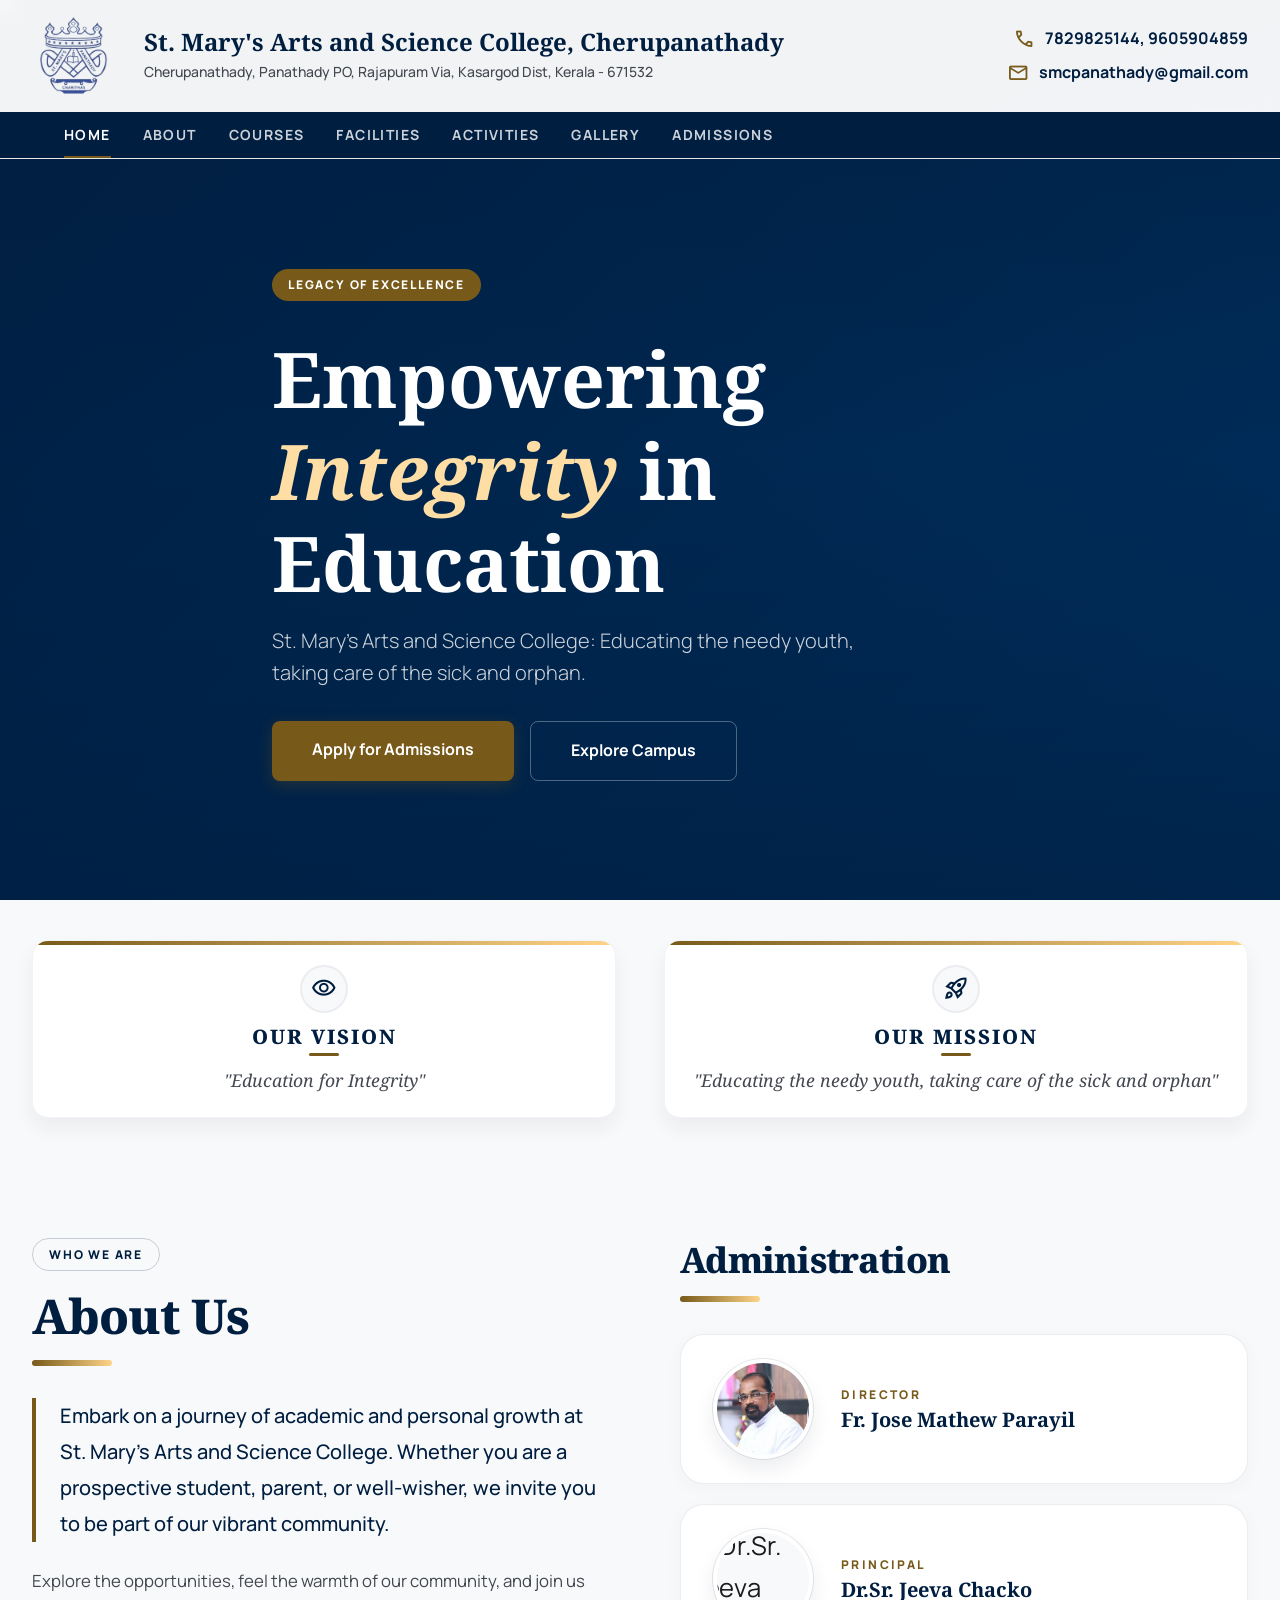
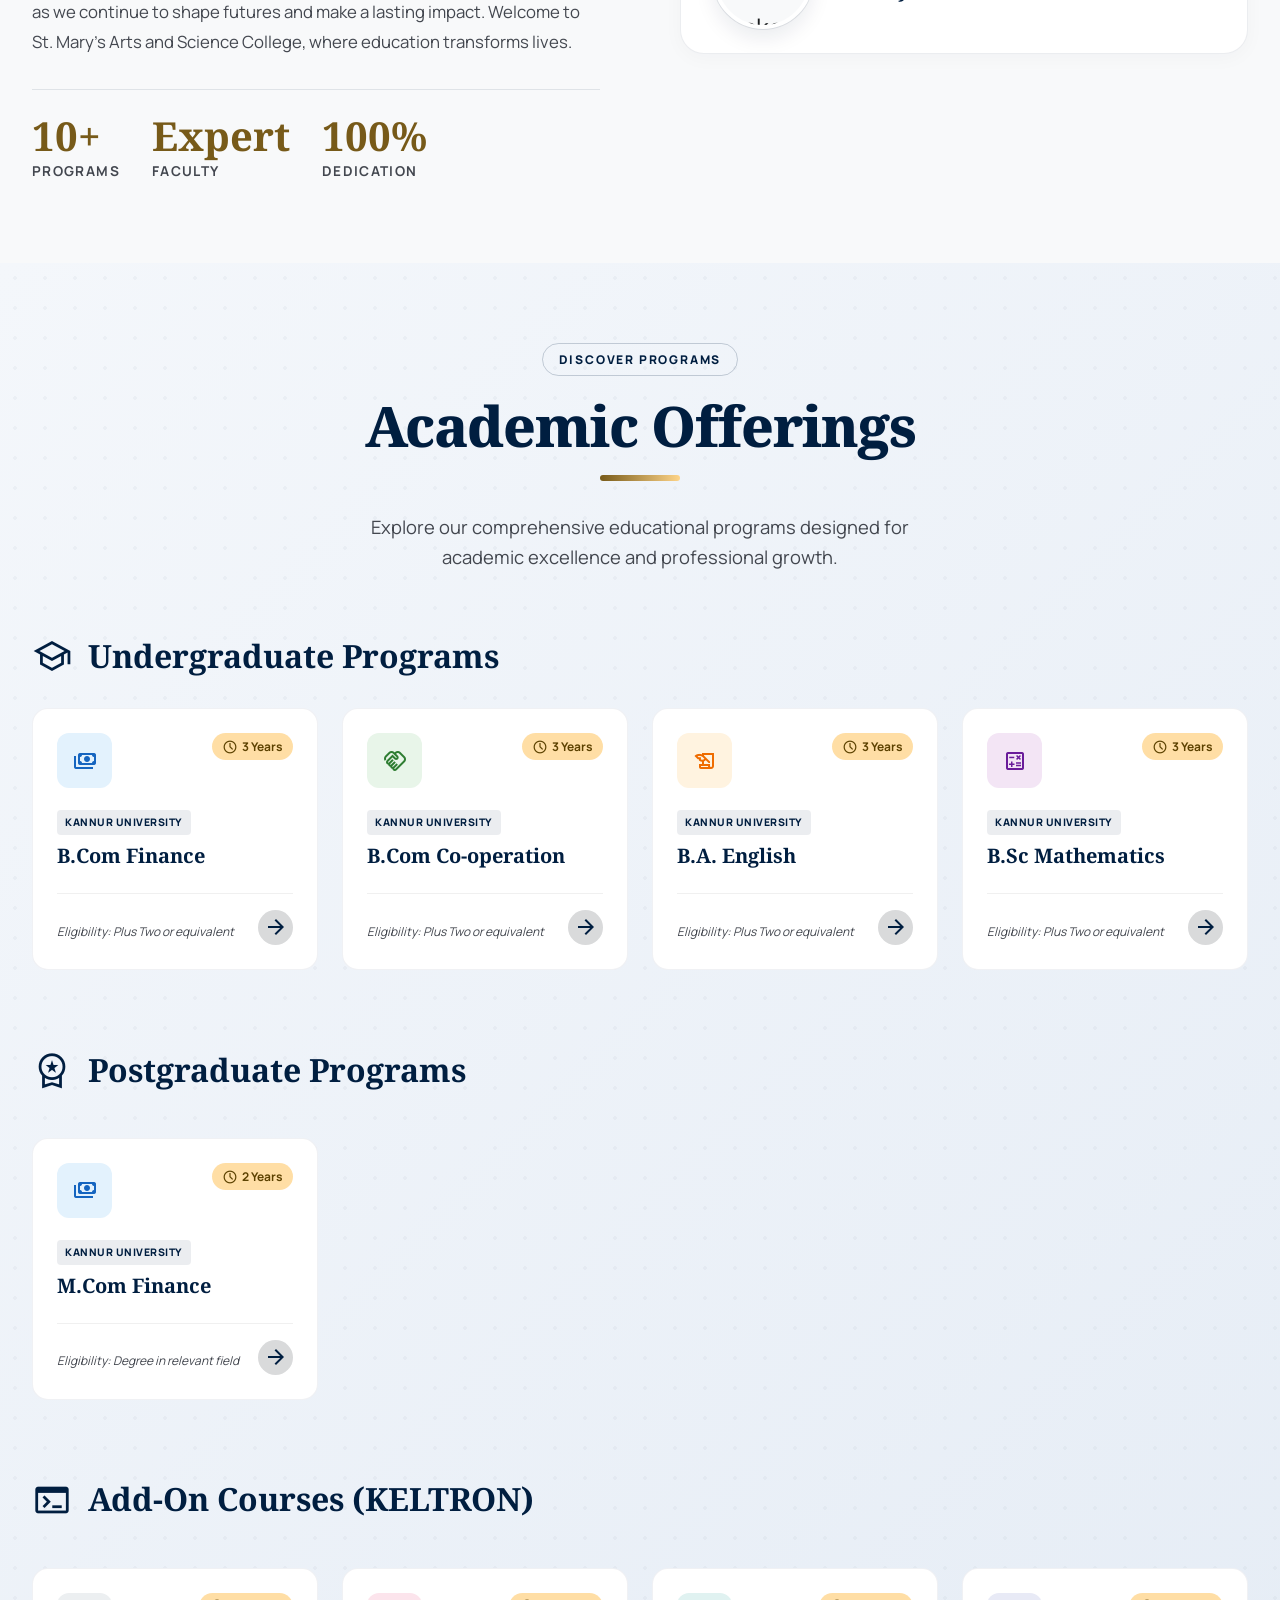
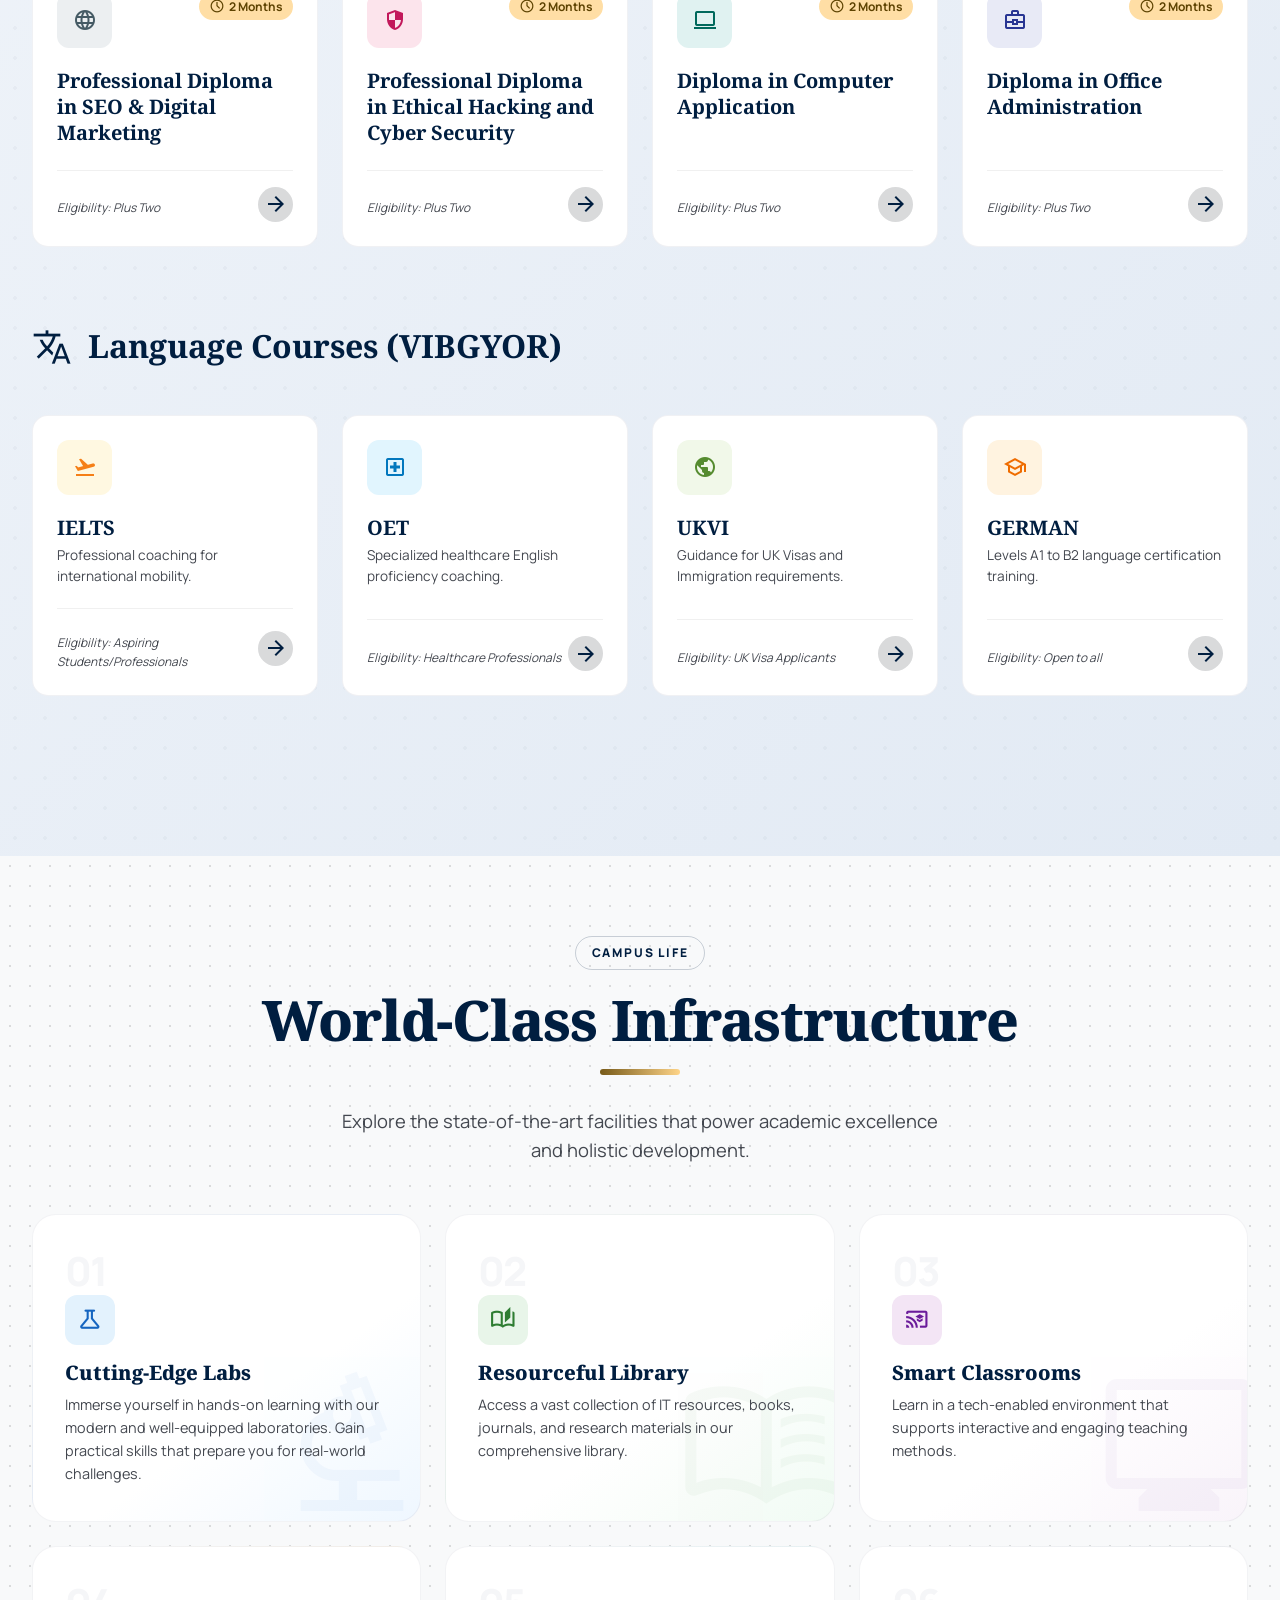
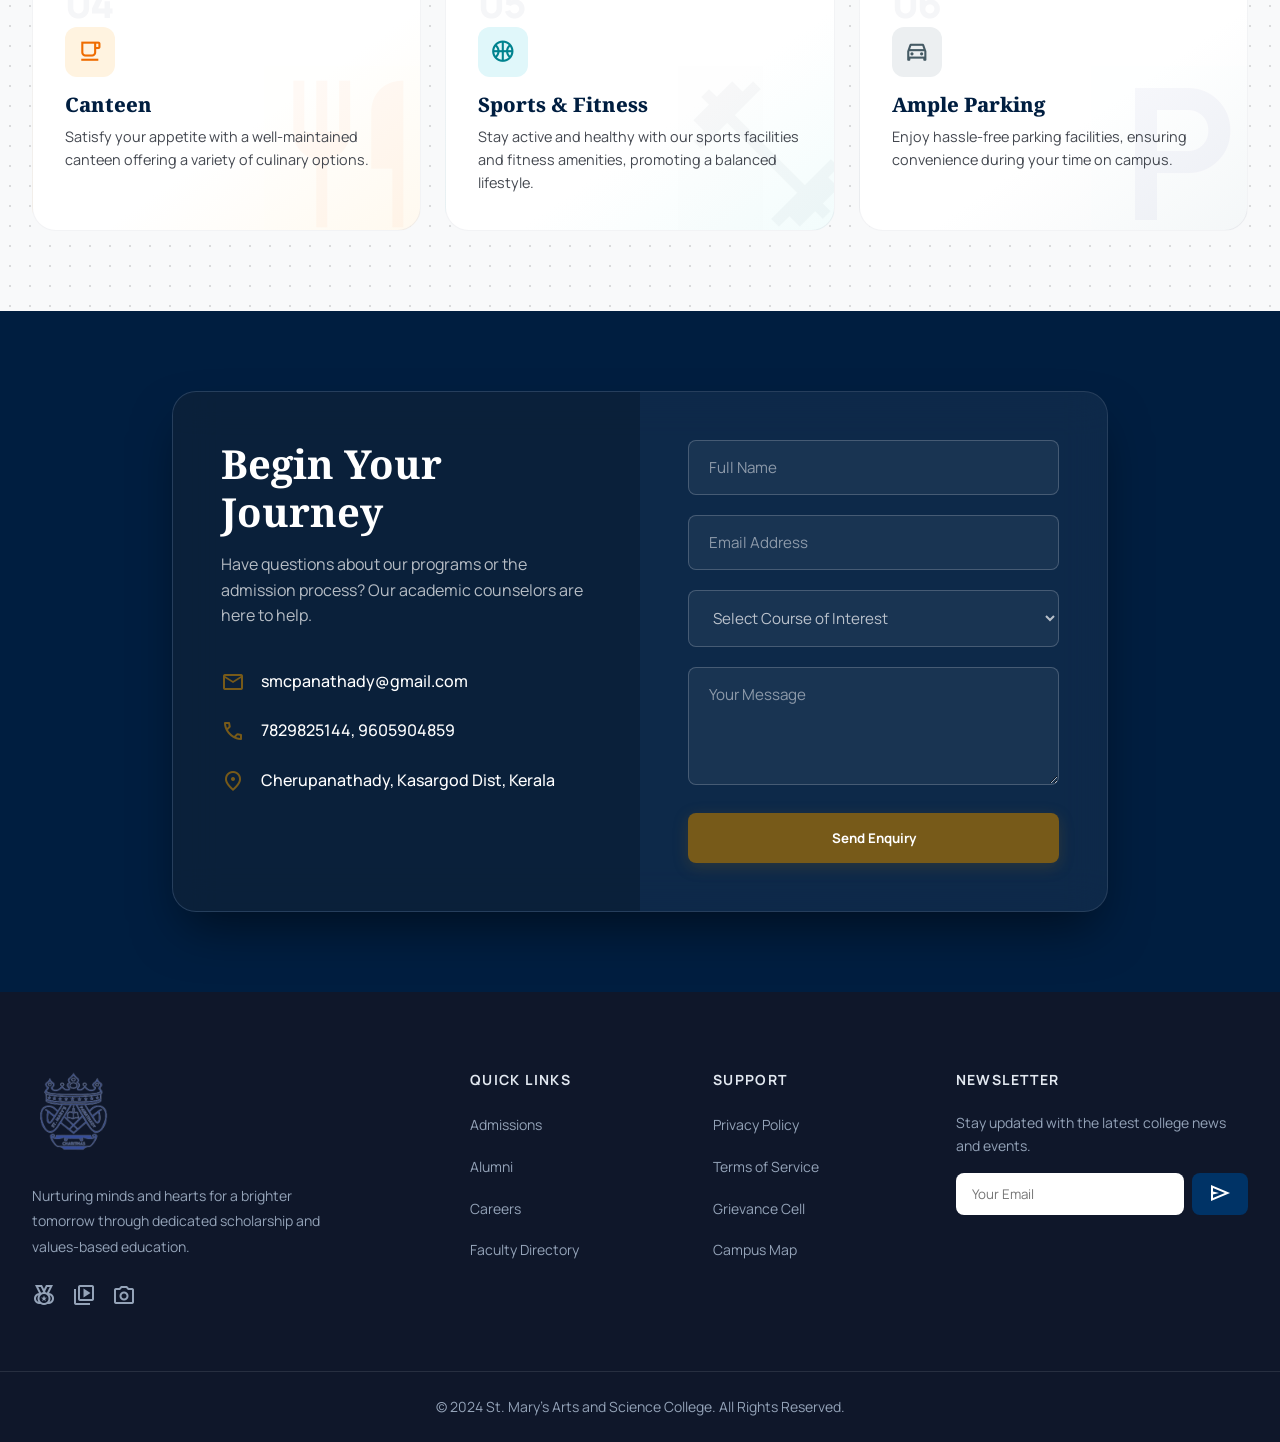
==== commit 370eda5b: "first files" ====
--- a/index.html
+++ b/index.html
@@ -58,13 +58,8 @@
 
 <!-- Hero Section -->
 <section class="hero glass-hero">
-    <div class="video-background">
-        <video autoplay muted loop playsinline class="active" id="heroVideo1">
-            <source src="assets/video/C1791.MP4" type="video/mp4">
-        </video>
-        <video autoplay muted loop playsinline id="heroVideo2">
-            <source src="assets/video/C1798.MP4" type="video/mp4">
-        </video>
+    <div class="hero-image-bg">
+        <img src="assets/images/st. marys college.jpg" alt="St. Mary's College Campus" class="hero-static-img"/>
         <div class="video-overlay"></div>
     </div>
     <div class="hero-content">
--- a/index.css
+++ b/index.css
@@ -325,34 +325,24 @@
   background: linear-gradient(135deg, var(--color-primary) 0%, var(--color-primary-variant) 100%);
 }
 
-.video-background {
+.hero-image-bg {
   position: absolute;
   inset: 0;
   width: 100%;
   height: 100%;
-  overflow: hidden;
   z-index: 0;
 }
 
-.video-background video {
-  position: absolute;
-  top: 0;
-  left: 0;
+.hero-static-img {
   width: 100%;
   height: 100%;
   object-fit: cover;
-  opacity: 0;
-  transition: opacity 2s ease-in-out;
-}
-
-.video-background video.active {
-  opacity: 1;
 }
 
 .video-overlay {
   position: absolute;
   inset: 0;
-  background: linear-gradient(to bottom, rgba(0, 30, 64, 0.7) 0%, rgba(0, 30, 64, 0.2) 50%, rgba(0, 30, 64, 0.8) 100%);
+  background: linear-gradient(to bottom, rgba(0, 30, 64, 0.6) 0%, rgba(0, 30, 64, 0.2) 50%, rgba(0, 30, 64, 0.7) 100%);
   z-index: 1;
 }
 
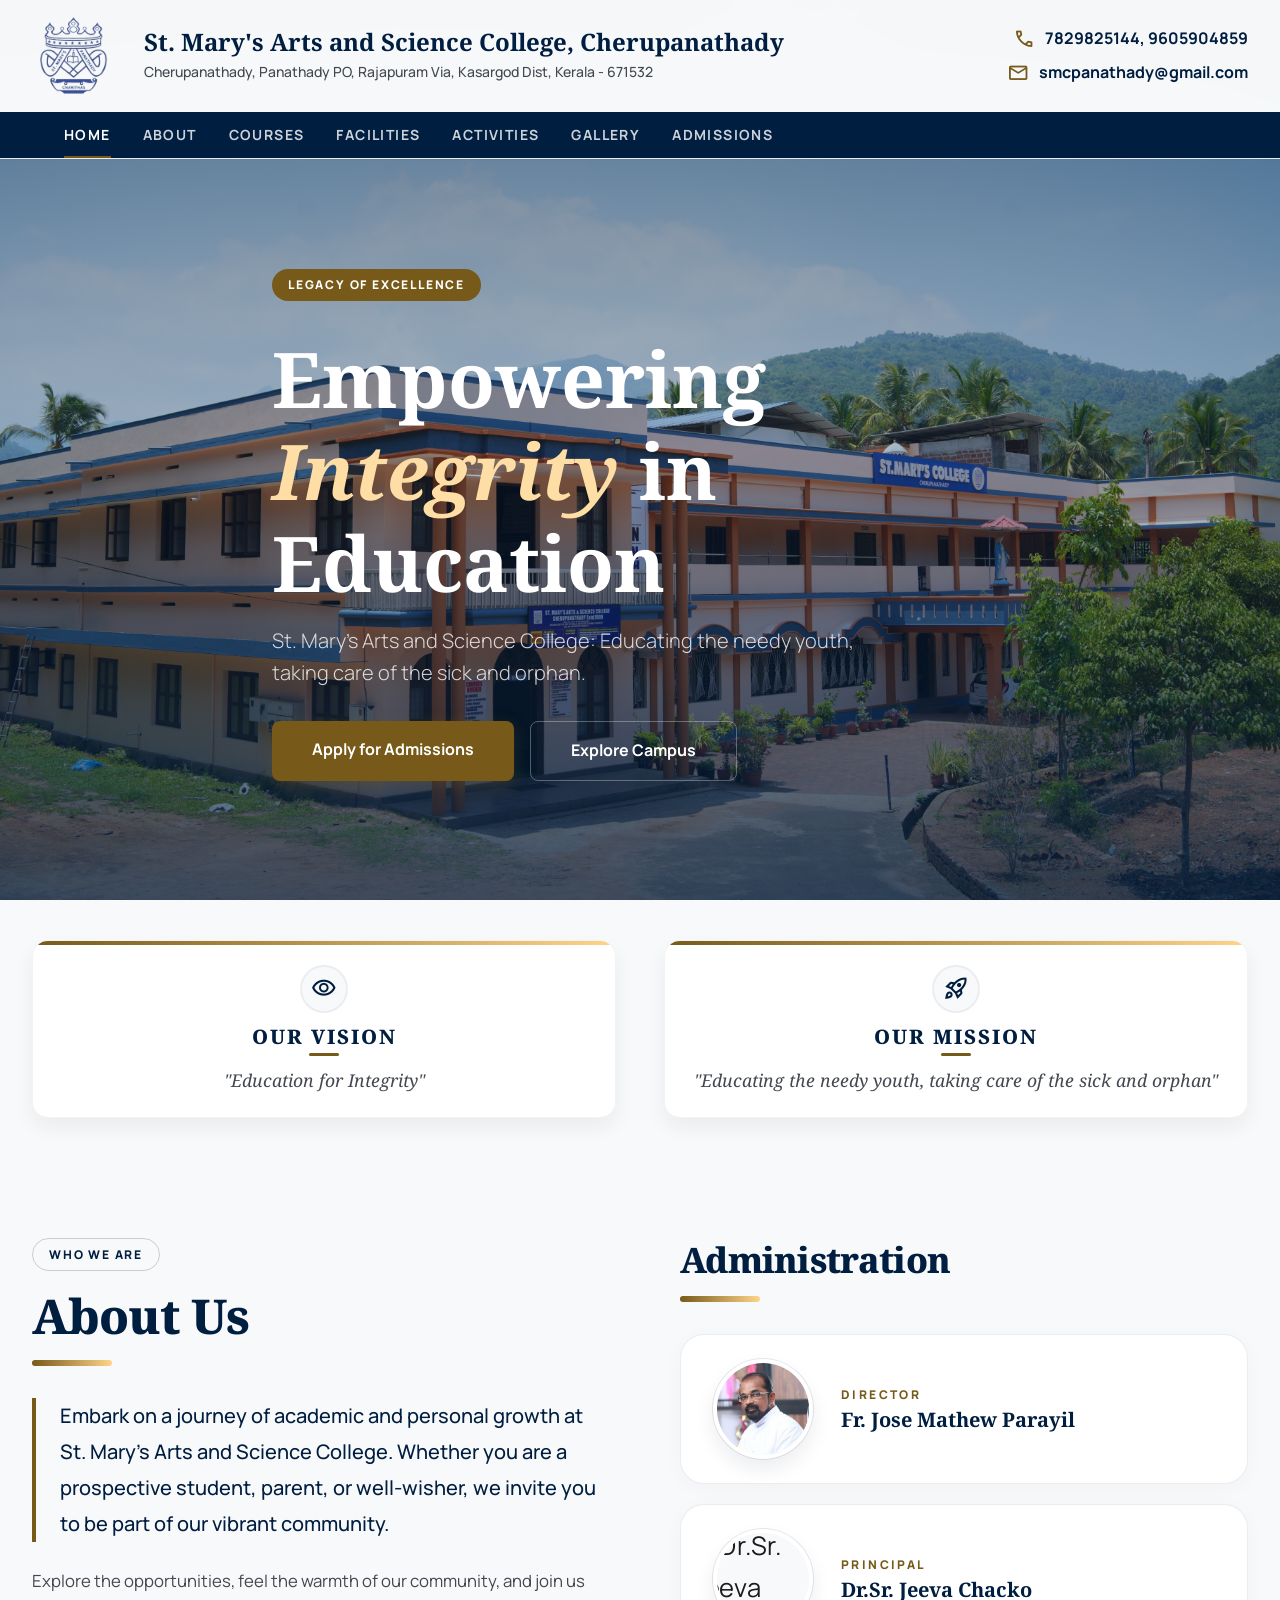
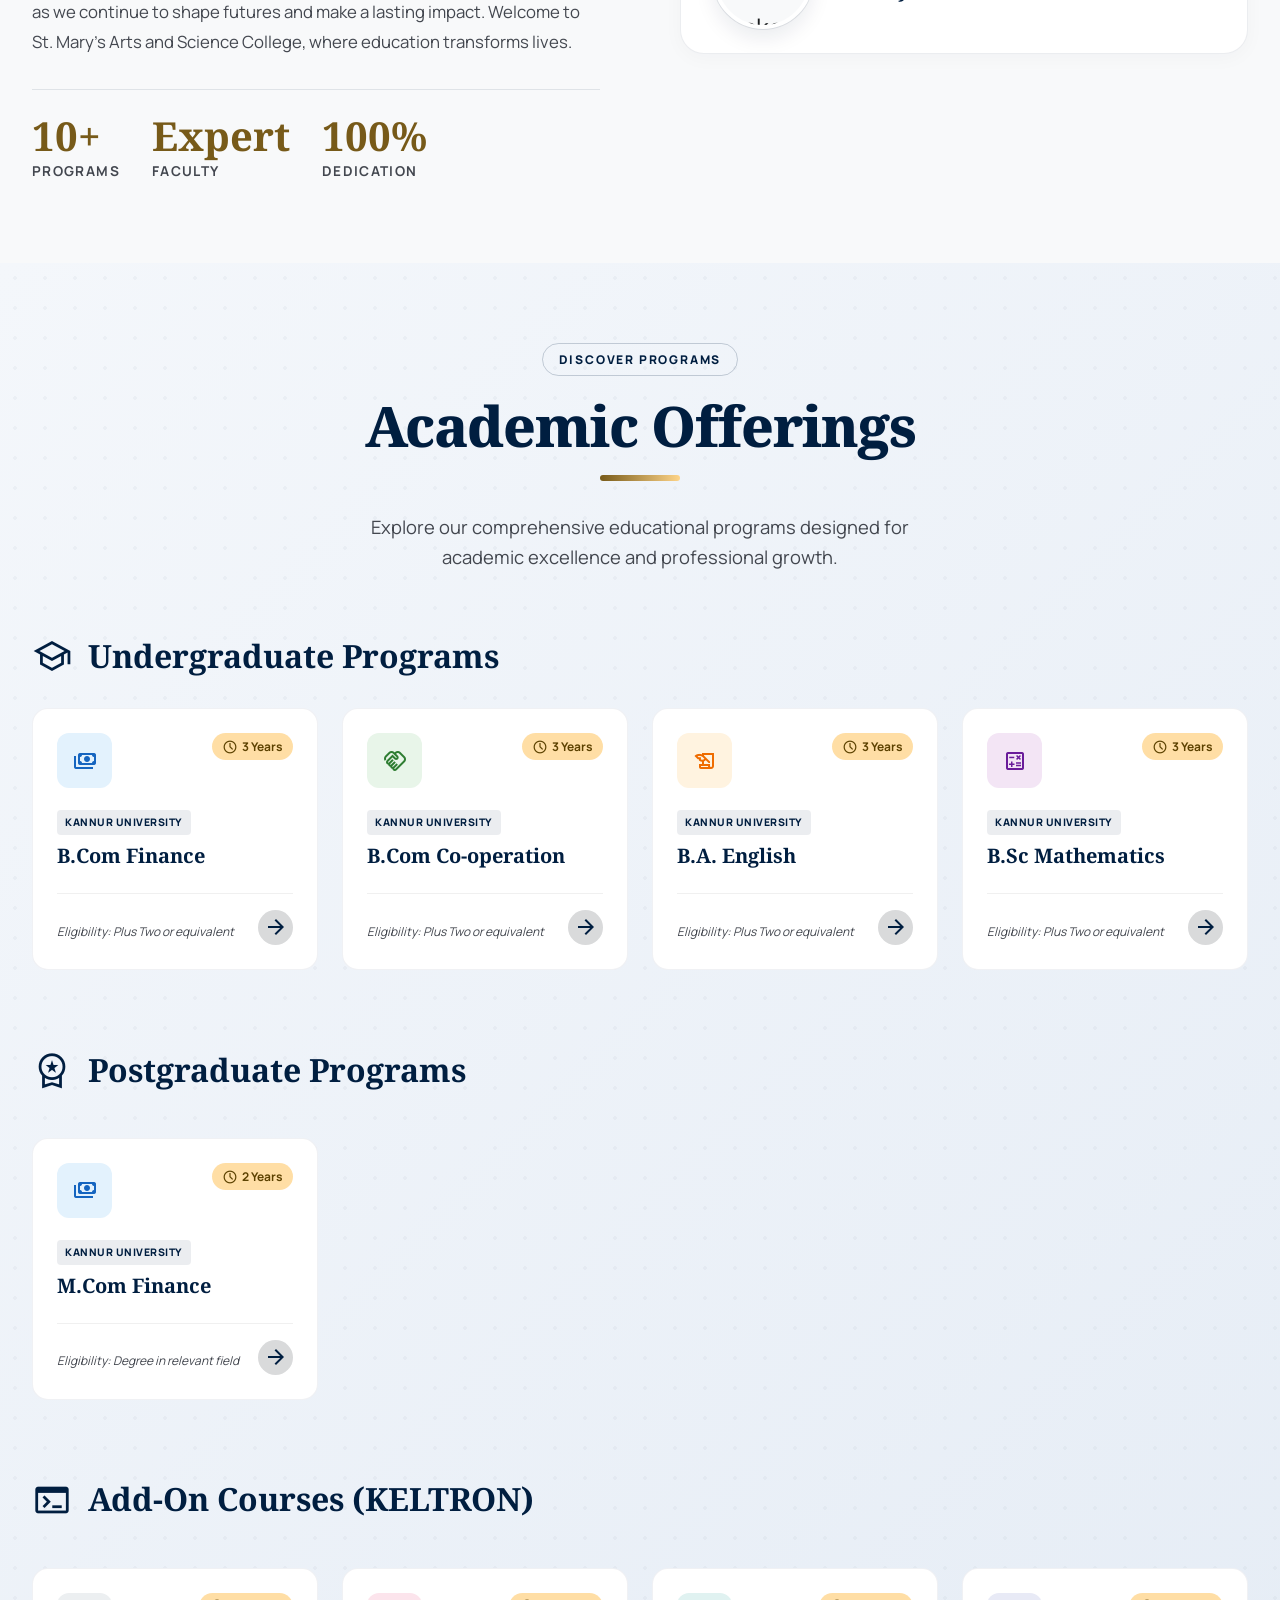
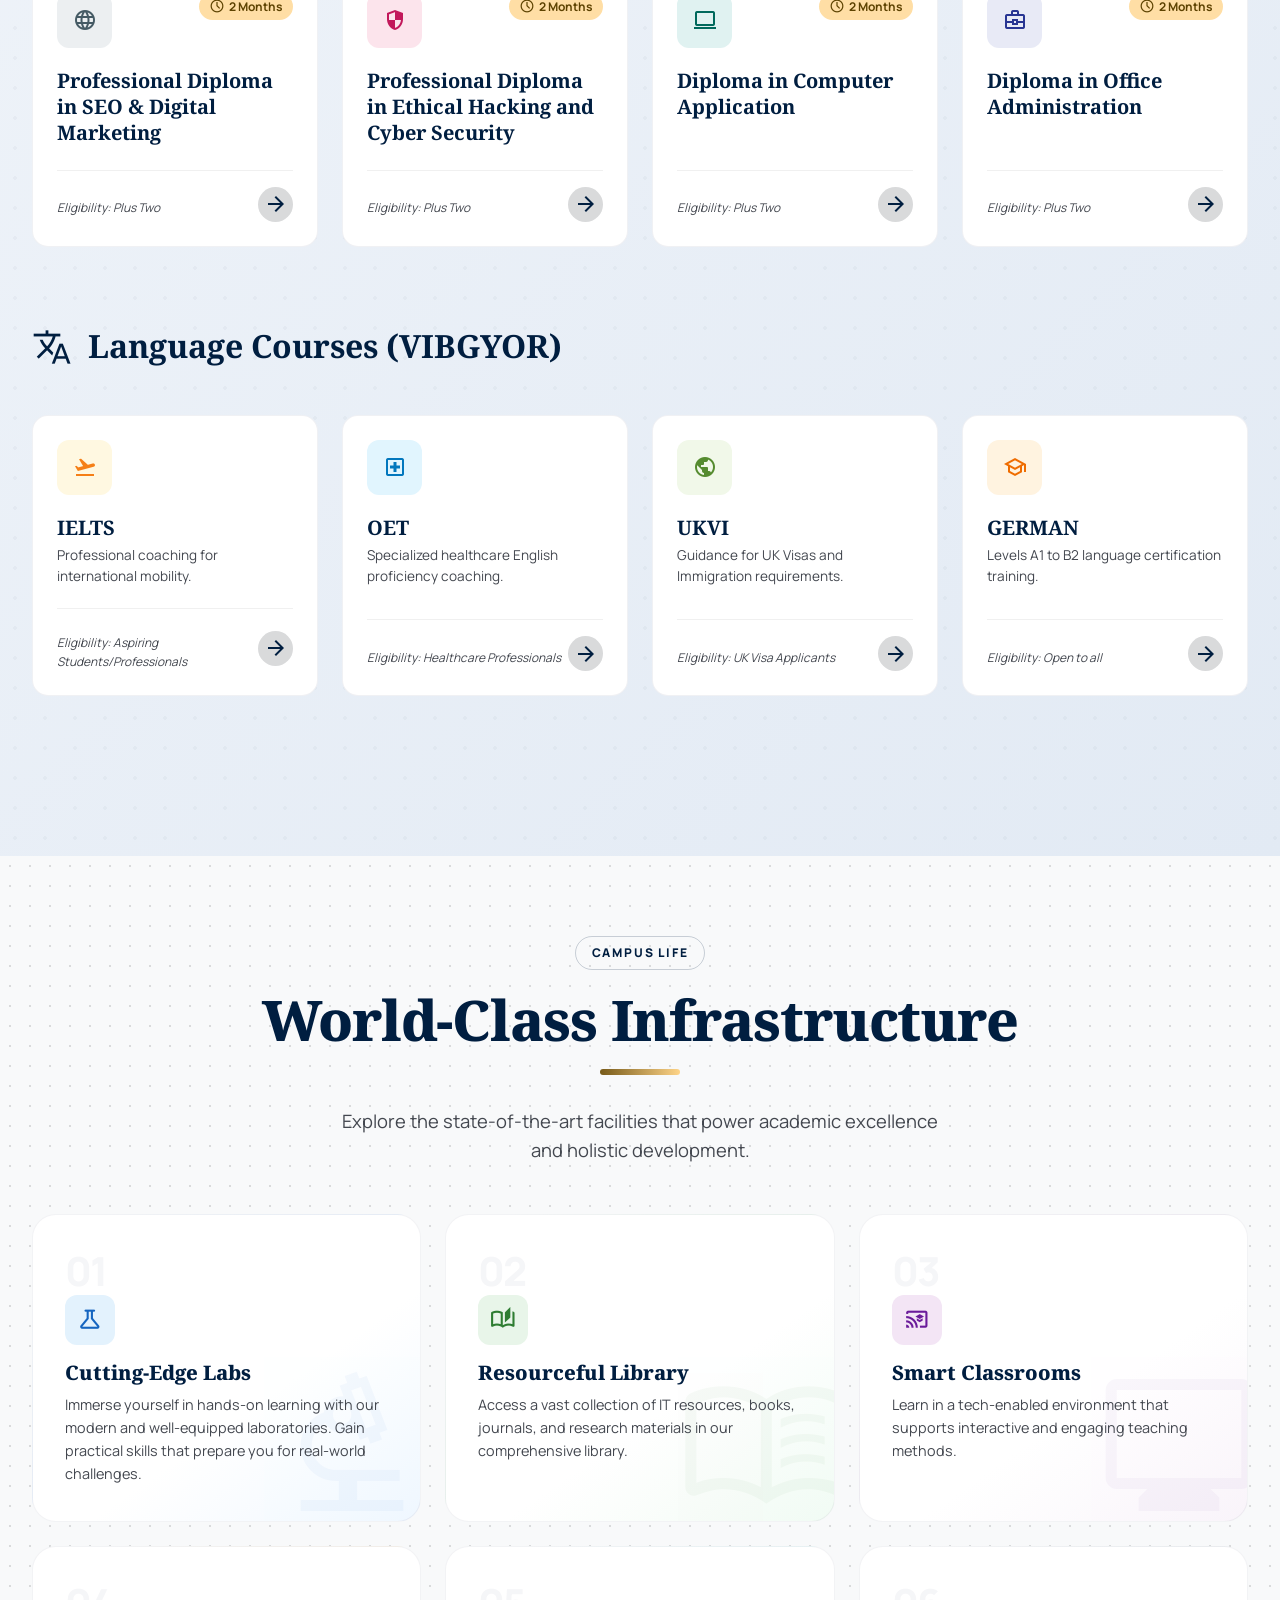
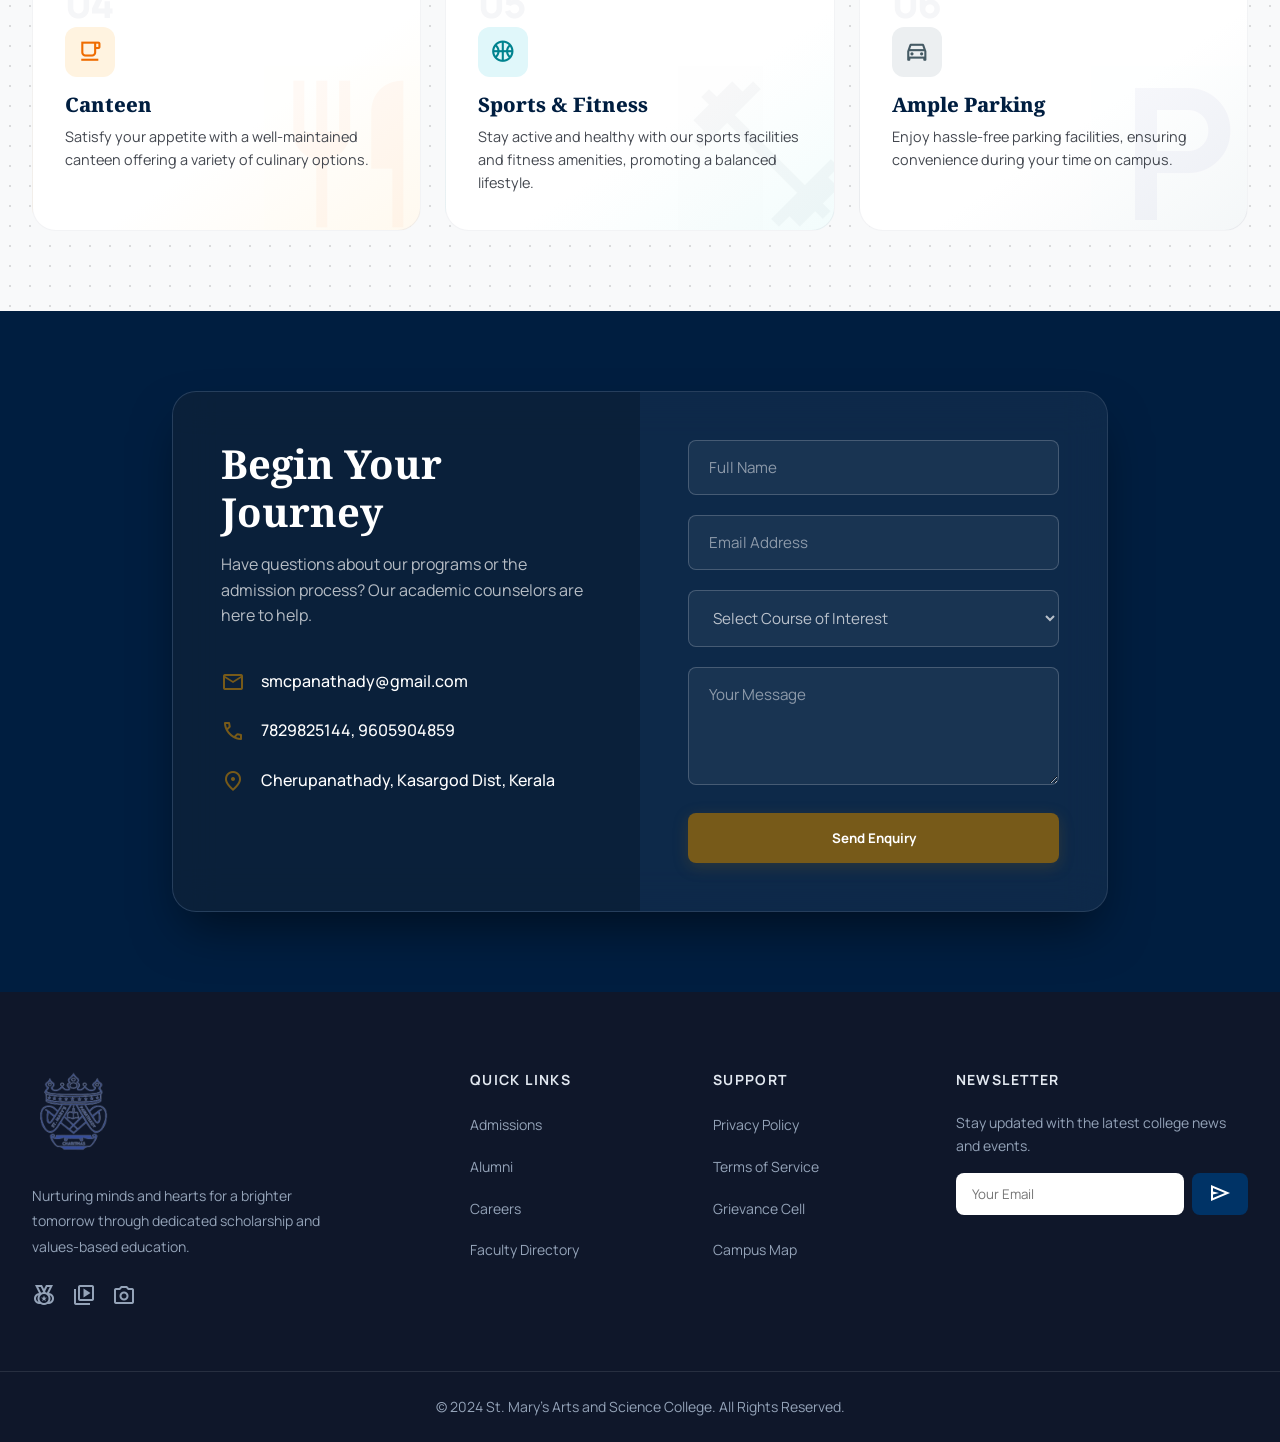
==== commit 260a9bf5: "first files" ====
--- a/index.html
+++ b/index.html
@@ -1,582 +1,645 @@
 <!DOCTYPE html>
 <html lang="en">
+
 <head>
-    <meta charset="utf-8"/>
-    <meta name="viewport" content="width=device-width, initial-scale=1.0"/>
+    <meta charset="utf-8" />
+    <meta name="viewport" content="width=device-width, initial-scale=1.0" />
     <title>St. Mary's College | Empowering Excellence in Education</title>
-    
+
     <!-- Fonts -->
     <link rel="preconnect" href="https://fonts.googleapis.com">
     <link rel="preconnect" href="https://fonts.gstatic.com" crossorigin>
-    <link href="https://fonts.googleapis.com/css2?family=Noto+Serif:wght@400;700&family=Manrope:wght@300;400;500;600;700;800&display=swap" rel="stylesheet"/>
-    <link href="https://fonts.googleapis.com/css2?family=Material+Symbols+Outlined:wght,FILL@100..700,0..1&display=swap" rel="stylesheet"/>
-    
+    <link
+        href="https://fonts.googleapis.com/css2?family=Noto+Serif:wght@400;700&family=Manrope:wght@300;400;500;600;700;800&display=swap"
+        rel="stylesheet" />
+    <link href="https://fonts.googleapis.com/css2?family=Material+Symbols+Outlined:wght,FILL@100..700,0..1&display=swap"
+        rel="stylesheet" />
+
     <!-- CSS -->
     <link rel="stylesheet" href="index.css?v=27">
 </head>
+
 <body>
 
-<!-- Header -->
-<header class="header">
-    <div class="header-container">
-        <div class="brand">
-            <img src="assets/images/logo.png" alt="St. Mary's College Logo" class="brand-logo"/>
-            <div class="brand-text">
-                <h1>St. Mary's Arts and Science College, Cherupanathady</h1>
-                <p>Cherupanathady, Panathady PO, Rajapuram Via, Kasargod Dist, Kerala - 671532</p>
-            </div>
-        </div>
-        <div class="contact-top hidden-mobile">
-            <div class="contact-item">
-                <span class="material-symbols-outlined icon">call</span>
-                <span>7829825144, 9605904859</span>
-            </div>
-            <div class="contact-item">
-                <span class="material-symbols-outlined icon">mail</span>
-                <a href="mailto:smcpanathady@gmail.com">smcpanathady@gmail.com</a>
-            </div>
-        </div>
-    </div>
-    
-    <nav class="navbar">
-        <div class="container nav-container">
-            <button class="mobile-toggle" id="mobileToggle" aria-label="Toggle navigation">
-                <span class="material-symbols-outlined">menu</span>
-            </button>
-            <div class="nav-links" id="navLinks">
-                <a href="#" class="active">Home</a>
-                <a href="#about">About</a>
-                <a href="#courses">Courses</a>
-                <a href="#facilities">Facilities</a>
-                <a href="#activities">Activities</a>
-                <a href="#gallery">Gallery</a>
-                <a href="#contact">Admissions</a>
-            </div>
-        </div>
-    </nav>
-</header>
-
-<!-- Hero Section -->
-<section class="hero glass-hero">
-    <div class="hero-image-bg">
-        <img src="assets/images/st. marys college.jpg" alt="St. Mary's College Campus" class="hero-static-img"/>
-        <div class="video-overlay"></div>
-    </div>
-    <div class="hero-content">
-        <span class="badge fade-in-up">Legacy of Excellence</span>
-        <h1 class="fade-in-up delay-1">Empowering<br> <i>Integrity</i> in Education</h1>
-        <p class="fade-in-up delay-2">
-            St. Mary's Arts and Science College: Educating the needy youth, taking care of the sick and orphan.
-        </p>
-        <div class="hero-buttons fade-in-up delay-3">
-            <a href="#contact" class="btn btn-primary">Apply for Admissions</a>
-            <a href="#facilities" class="btn btn-outline glass-btn">Explore Campus</a>
-        </div>
-    </div>
-</section>
-
-<!-- Vision & Mission -->
-<section class="vision-mission pt-section">
-    <div class="container vm-grid">
-        <div class="vm-card-premium slide-in-left">
-            <div class="vm-icon-box">
-                <span class="material-symbols-outlined">visibility</span>
-            </div>
-            <h3 class="vm-title">Our Vision</h3>
-            <div class="title-accent-sm"></div>
-            <p class="vm-text">"Education for Integrity"</p>
-        </div>
-        <div class="vm-card-premium slide-in-right">
-            <div class="vm-icon-box">
-                <span class="material-symbols-outlined">rocket_launch</span>
-            </div>
-            <h3 class="vm-title">Our Mission</h3>
-            <div class="title-accent-sm"></div>
-            <p class="vm-text">"Educating the needy youth, taking care of the sick and orphan"</p>
-        </div>
-    </div>
-</section>
-
-<!-- About Section -->
-<section id="about" class="about section-padding">
-    <div class="container about-grid">
-        <div class="about-text">
-            <span class="badge-outline">Who We Are</span>
-            <h2 class="section-title">About Us</h2>
-            <div class="title-accent" style="margin-left: 0;"></div>
-            <p class="about-lead">
-                Embark on a journey of academic and personal growth at St. Mary's Arts and Science College. Whether you are a prospective student, parent, or well-wisher, we invite you to be part of our vibrant community.
+    <!-- Header -->
+    <header class="header">
+        <div class="header-container">
+            <div class="brand">
+                <img src="assets/images/logo.png" alt="St. Mary's College Logo" class="brand-logo" />
+                <div class="brand-text">
+                    <h1>St. Mary's Arts and Science College, Cherupanathady</h1>
+                    <p>Cherupanathady, Panathady PO, Rajapuram Via, Kasargod Dist, Kerala - 671532</p>
+                </div>
+            </div>
+            <div class="contact-top hidden-mobile">
+                <div class="contact-item">
+                    <span class="material-symbols-outlined icon">call</span>
+                    <span>7829825144, 9605904859</span>
+                </div>
+                <div class="contact-item">
+                    <span class="material-symbols-outlined icon">mail</span>
+                    <a href="mailto:smcpanathady@gmail.com">smcpanathady@gmail.com</a>
+                </div>
+            </div>
+        </div>
+
+        <nav class="navbar">
+            <div class="container nav-container">
+                <button class="mobile-toggle" id="mobileToggle" aria-label="Toggle navigation">
+                    <span class="material-symbols-outlined">menu</span>
+                </button>
+                <div class="nav-links" id="navLinks">
+                    <a href="#" class="active">Home</a>
+                    <a href="#about">About</a>
+                    <a href="#courses">Courses</a>
+                    <a href="#facilities">Facilities</a>
+                    <a href="#activities">Activities</a>
+                    <a href="#gallery">Gallery</a>
+                    <a href="#contact">Admissions</a>
+                </div>
+            </div>
+        </nav>
+    </header>
+
+    <!-- Hero Section -->
+    <section class="hero glass-hero">
+        <div class="hero-image-bg">
+            <img src="assets/images/st. marys college.webp" alt="St. Mary's College Campus" class="hero-static-img" />
+            <div class="video-overlay"></div>
+        </div>
+        <div class="hero-content">
+            <span class="badge fade-in-up">Legacy of Excellence</span>
+            <h1 class="fade-in-up delay-1">Empowering<br> <i>Integrity</i> in Education</h1>
+            <p class="fade-in-up delay-2">
+                St. Mary's Arts and Science College: Educating the needy youth, taking care of the sick and orphan.
             </p>
-            <p class="about-desc">
-                Explore the opportunities, feel the warmth of our community, and join us as we continue to shape futures and make a lasting impact. Welcome to St. Mary's Arts and Science College, where education transforms lives.
-            </p>
-            
-            <div class="about-stats mt-lg">
-               <div class="stat-item">
-                   <h3 class="text-gold">10+</h3>
-                   <span>Programs</span>
-               </div>
-               <div class="stat-item">
-                   <h3 class="text-gold">Expert</h3>
-                   <span>Faculty</span>
-               </div>
-               <div class="stat-item">
-                   <h3 class="text-gold">100%</h3>
-                   <span>Dedication</span>
-               </div>
-            </div>
-        </div>
-        <div class="administration">
-            <h2 class="section-title" style="font-size: clamp(1.8rem, 3vw, 2.2rem);">Administration</h2>
-            <div class="title-accent" style="margin-left: 0;"></div>
-            <div class="admin-cards mt-sm">
-                <div class="admin-card-premium hover-lift">
-                    <div class="admin-avatar">
-                        <img src="assets/images/Director.jpg" alt="Fr. Jose Mathew Parayil" class="admin-img img-director"/>
-                    </div>
-                    <div class="admin-info">
-                        <span class="admin-role">Director</span>
-                        <h4>Fr. Jose Mathew Parayil</h4>
-                    </div>
-                </div>
-                <div class="admin-card-premium hover-lift">
-                    <div class="admin-avatar">
-                        <img src="assets/images/Principal.jpg" alt="Dr.Sr. Jeeva Chacko" class="admin-img img-principal"/>
-                    </div>
-                    <div class="admin-info">
-                        <span class="admin-role">Principal</span>
-                        <h4>Dr.Sr. Jeeva Chacko</h4>
-                    </div>
-                </div>
-            </div>
-        </div>
-    </div>
-</section>
-
-<!-- Academic Offerings -->
-<section id="courses" class="courses section-padding courses-bg">
-    <div class="container">
-        <div class="text-center" style="margin-bottom: 4rem;">
-            <span class="badge-outline">Discover Programs</span>
-            <h2 class="section-title">Academic Offerings</h2>
-            <div class="title-accent"></div>
-            <p class="section-subtitle">Explore our comprehensive educational programs designed for academic excellence and professional growth.</p>
-        </div>
-        
-        <!-- UG -->
-        <div class="course-category">
-            <div class="category-header">
-                <span class="material-symbols-outlined">school</span>
-                <h3>Undergraduate Programs</h3>
-            </div>
-            <div class="card-grid">
-                <div class="course-card-premium hover-glow card-color-1">
-                    <div class="card-top">
-                        <div class="course-icon icon-color-1">
-                            <span class="material-symbols-outlined">payments</span>
-                        </div>
-                        <span class="badge-duration"><span class="material-symbols-outlined icon-sm">schedule</span> 3 Years</span>
-                    </div>
-                    <div class="card-middle">
-                        <span class="badge-uni">Kannur University</span>
-                        <h4>B.Com Finance</h4>
-                    </div>
-                    <div class="card-bottom">
-                        <div class="eligibility">Eligibility: Plus Two or equivalent</div>
-                        <div class="course-action"><span class="material-symbols-outlined">arrow_forward</span></div>
-                    </div>
-                </div>
-                
-                <div class="course-card-premium hover-glow card-color-2">
-                    <div class="card-top">
-                        <div class="course-icon icon-color-2">
-                            <span class="material-symbols-outlined">handshake</span>
-                        </div>
-                        <span class="badge-duration"><span class="material-symbols-outlined icon-sm">schedule</span> 3 Years</span>
-                    </div>
-                    <div class="card-middle">
-                        <span class="badge-uni">Kannur University</span>
-                        <h4>B.Com Co-operation</h4>
-                    </div>
-                    <div class="card-bottom">
-                        <div class="eligibility">Eligibility: Plus Two or equivalent</div>
-                        <div class="course-action"><span class="material-symbols-outlined">arrow_forward</span></div>
-                    </div>
-                </div>
-
-                <div class="course-card-premium hover-glow card-color-3">
-                    <div class="card-top">
-                        <div class="course-icon icon-color-3">
-                            <span class="material-symbols-outlined">history_edu</span>
-                        </div>
-                        <span class="badge-duration"><span class="material-symbols-outlined icon-sm">schedule</span> 3 Years</span>
-                    </div>
-                    <div class="card-middle">
-                        <span class="badge-uni">Kannur University</span>
-                        <h4>B.A. English</h4>
-                    </div>
-                    <div class="card-bottom">
-                        <div class="eligibility">Eligibility: Plus Two or equivalent</div>
-                        <div class="course-action"><span class="material-symbols-outlined">arrow_forward</span></div>
-                    </div>
-                </div>
-
-                <div class="course-card-premium hover-glow card-color-4">
-                    <div class="card-top">
-                        <div class="course-icon icon-color-4">
-                            <span class="material-symbols-outlined">calculate</span>
-                        </div>
-                        <span class="badge-duration"><span class="material-symbols-outlined icon-sm">schedule</span> 3 Years</span>
-                    </div>
-                    <div class="card-middle">
-                        <span class="badge-uni">Kannur University</span>
-                        <h4>B.Sc Mathematics</h4>
-                    </div>
-                    <div class="card-bottom">
-                        <div class="eligibility">Eligibility: Plus Two or equivalent</div>
-                        <div class="course-action"><span class="material-symbols-outlined">arrow_forward</span></div>
-                    </div>
-                </div>
-            </div>
-        </div>
-
-        <!-- PG -->
-        <div class="course-category">
-            <div class="category-header">
-                <span class="material-symbols-outlined">workspace_premium</span>
-                <h3>Postgraduate Programs</h3>
-            </div>
-            <div class="card-grid pt-sm">
-                <div class="course-card-premium hover-glow card-color-5">
-                    <div class="card-top">
-                        <div class="course-icon icon-color-5">
-                            <span class="material-symbols-outlined">payments</span>
-                        </div>
-                        <span class="badge-duration"><span class="material-symbols-outlined icon-sm">schedule</span> 2 Years</span>
-                    </div>
-                    <div class="card-middle">
-                        <span class="badge-uni">Kannur University</span>
-                        <h4>M.Com Finance</h4>
-                    </div>
-                    <div class="card-bottom">
-                        <div class="eligibility">Eligibility: Degree in relevant field</div>
-                        <div class="course-action"><span class="material-symbols-outlined">arrow_forward</span></div>
-                    </div>
-                </div>
-            </div>
-        </div>
-
-        <!-- Add-on -->
-        <div class="course-category mt-lg">
-            <div class="category-header">
-                <span class="material-symbols-outlined">terminal</span>
-                <h3>Add-On Courses (KELTRON)</h3>
-            </div>
-            <div class="card-grid pt-sm">
-                <div class="course-card-premium hover-glow card-color-6">
-                    <div class="card-top">
-                        <div class="course-icon icon-color-6">
-                            <span class="material-symbols-outlined">language</span>
-                        </div>
-                        <span class="badge-duration"><span class="material-symbols-outlined icon-sm">schedule</span> 2 Months</span>
-                    </div>
-                    <div class="card-middle">
-                        <h4>Professional Diploma in SEO & Digital Marketing</h4>
-                    </div>
-                    <div class="card-bottom">
-                        <div class="eligibility">Eligibility: Plus Two</div>
-                        <div class="course-action"><span class="material-symbols-outlined">arrow_forward</span></div>
-                    </div>
-                </div>
-
-                <div class="course-card-premium hover-glow card-color-7">
-                    <div class="card-top">
-                        <div class="course-icon icon-color-7">
-                            <span class="material-symbols-outlined">security</span>
-                        </div>
-                        <span class="badge-duration"><span class="material-symbols-outlined icon-sm">schedule</span> 2 Months</span>
-                    </div>
-                    <div class="card-middle">
-                        <h4>Professional Diploma in Ethical Hacking and Cyber Security</h4>
-                    </div>
-                    <div class="card-bottom">
-                        <div class="eligibility">Eligibility: Plus Two</div>
-                        <div class="course-action"><span class="material-symbols-outlined">arrow_forward</span></div>
-                    </div>
-                </div>
-
-                <div class="course-card-premium hover-glow card-color-8">
-                    <div class="card-top">
-                        <div class="course-icon icon-color-8">
-                            <span class="material-symbols-outlined">computer</span>
-                        </div>
-                        <span class="badge-duration"><span class="material-symbols-outlined icon-sm">schedule</span> 2 Months</span>
-                    </div>
-                    <div class="card-middle">
-                        <h4>Diploma in Computer Application</h4>
-                    </div>
-                    <div class="card-bottom">
-                        <div class="eligibility">Eligibility: Plus Two</div>
-                        <div class="course-action"><span class="material-symbols-outlined">arrow_forward</span></div>
-                    </div>
-                </div>
-
-                <div class="course-card-premium hover-glow card-color-9">
-                    <div class="card-top">
-                        <div class="course-icon icon-color-9">
-                            <span class="material-symbols-outlined">business_center</span>
-                        </div>
-                        <span class="badge-duration"><span class="material-symbols-outlined icon-sm">schedule</span> 2 Months</span>
-                    </div>
-                    <div class="card-middle">
-                        <h4>Diploma in Office Administration</h4>
-                    </div>
-                    <div class="card-bottom">
-                        <div class="eligibility">Eligibility: Plus Two</div>
-                        <div class="course-action"><span class="material-symbols-outlined">arrow_forward</span></div>
-                    </div>
-                </div>
-            </div>
-        </div>
-
-        <!-- Languages -->
-        <div class="course-category mt-lg">
-            <div class="category-header">
-                <span class="material-symbols-outlined">translate</span>
-                <h3>Language Courses (VIBGYOR)</h3>
-            </div>
-            <div class="card-grid pt-sm">
-                <div class="course-card-premium hover-glow card-color-10">
-                    <div class="card-top">
-                        <div class="course-icon icon-color-10">
-                            <span class="material-symbols-outlined">flight_takeoff</span>
-                        </div>
-                    </div>
-                    <div class="card-middle">
-                        <h4>IELTS</h4>
-                        <p class="sub-text" style="font-size:0.85rem; color:var(--color-on-surface-variant); margin-top:0.25rem;">Professional coaching for international mobility.</p>
-                    </div>
-                    <div class="card-bottom">
-                        <div class="eligibility">Eligibility: Aspiring Students/Professionals</div>
-                        <div class="course-action"><span class="material-symbols-outlined">arrow_forward</span></div>
-                    </div>
-                </div>
-
-                <div class="course-card-premium hover-glow card-color-11">
-                    <div class="card-top">
-                        <div class="course-icon icon-color-11">
-                            <span class="material-symbols-outlined">local_hospital</span>
-                        </div>
-                    </div>
-                    <div class="card-middle">
-                        <h4>OET</h4>
-                        <p class="sub-text" style="font-size:0.85rem; color:var(--color-on-surface-variant); margin-top:0.25rem;">Specialized healthcare English proficiency coaching.</p>
-                    </div>
-                    <div class="card-bottom">
-                        <div class="eligibility">Eligibility: Healthcare Professionals</div>
-                        <div class="course-action"><span class="material-symbols-outlined">arrow_forward</span></div>
-                    </div>
-                </div>
-
-                <div class="course-card-premium hover-glow card-color-12">
-                    <div class="card-top">
-                        <div class="course-icon icon-color-12">
-                            <span class="material-symbols-outlined">public</span>
-                        </div>
-                    </div>
-                    <div class="card-middle">
-                        <h4>UKVI</h4>
-                        <p class="sub-text" style="font-size:0.85rem; color:var(--color-on-surface-variant); margin-top:0.25rem;">Guidance for UK Visas and Immigration requirements.</p>
-                    </div>
-                    <div class="card-bottom">
-                        <div class="eligibility">Eligibility: UK Visa Applicants</div>
-                        <div class="course-action"><span class="material-symbols-outlined">arrow_forward</span></div>
-                    </div>
-                </div>
-
-                <div class="course-card-premium hover-glow card-color-3">
-                    <div class="card-top">
-                        <div class="course-icon icon-color-3">
-                            <span class="material-symbols-outlined">school</span>
-                        </div>
-                    </div>
-                    <div class="card-middle">
-                        <h4>GERMAN</h4>
-                        <p class="sub-text" style="font-size:0.85rem; color:var(--color-on-surface-variant); margin-top:0.25rem;">Levels A1 to B2 language certification training.</p>
-                    </div>
-                    <div class="card-bottom">
-                        <div class="eligibility">Eligibility: Open to all</div>
-                        <div class="course-action"><span class="material-symbols-outlined">arrow_forward</span></div>
-                    </div>
-                </div>
-            </div>
-        </div>
-    </div>
-</section>
-
-<!-- Facilities Section (No Background Images) -->
-<section id="facilities" class="facilities section-padding pattern-bg">
-    <div class="container">
-        <div class="text-center">
-            <span class="badge-outline">Campus Life</span>
-            <h2 class="section-title">World-Class Infrastructure</h2>
-            <div class="title-accent"></div>
-            <p class="section-subtitle">Explore the state-of-the-art facilities that power academic excellence and holistic development.</p>
-        </div>
-        <div class="facilities-grid">
-            <div class="facility-card-premium fac-theme-blue">
-                <div class="facility-bg-icon icon-color-1"><span class="material-symbols-outlined">biotech</span></div>
-                <div class="facility-number">01</div>
-                <div class="facility-content">
-                    <div class="facility-icon fac-icon-blue"><span class="material-symbols-outlined">science</span></div>
-                    <h4>Cutting-Edge Labs</h4>
-                    <p>Immerse yourself in hands-on learning with our modern and well-equipped laboratories. Gain practical skills that prepare you for real-world challenges.</p>
-                </div>
-            </div>
-            <div class="facility-card-premium fac-theme-green">
-                <div class="facility-bg-icon icon-color-2"><span class="material-symbols-outlined">menu_book</span></div>
-                <div class="facility-number">02</div>
-                <div class="facility-content">
-                    <div class="facility-icon fac-icon-green"><span class="material-symbols-outlined">auto_stories</span></div>
-                    <h4>Resourceful Library</h4>
-                    <p>Access a vast collection of IT resources, books, journals, and research materials in our comprehensive library.</p>
-                </div>
-            </div>
-            <div class="facility-card-premium fac-theme-purple">
-                <div class="facility-bg-icon icon-color-4"><span class="material-symbols-outlined">monitor</span></div>
-                <div class="facility-number">03</div>
-                <div class="facility-content">
-                    <div class="facility-icon fac-icon-purple"><span class="material-symbols-outlined">cast_for_education</span></div>
-                    <h4>Smart Classrooms</h4>
-                    <p>Learn in a tech-enabled environment that supports interactive and engaging teaching methods.</p>
-                </div>
-            </div>
-            <div class="facility-card-premium fac-theme-orange">
-                <div class="facility-bg-icon icon-color-3"><span class="material-symbols-outlined">restaurant</span></div>
-                <div class="facility-number">04</div>
-                <div class="facility-content">
-                    <div class="facility-icon fac-icon-orange"><span class="material-symbols-outlined">local_cafe</span></div>
-                    <h4>Canteen</h4>
-                    <p>Satisfy your appetite with a well-maintained canteen offering a variety of culinary options.</p>
-                </div>
-            </div>
-            <div class="facility-card-premium fac-theme-teal">
-                <div class="facility-bg-icon icon-color-6"><span class="material-symbols-outlined">fitness_center</span></div>
-                <div class="facility-number">05</div>
-                <div class="facility-content">
-                    <div class="facility-icon fac-icon-teal"><span class="material-symbols-outlined">sports_basketball</span></div>
-                    <h4>Sports & Fitness</h4>
-                    <p>Stay active and healthy with our sports facilities and fitness amenities, promoting a balanced lifestyle.</p>
-                </div>
-            </div>
-            <div class="facility-card-premium fac-theme-slate">
-                <div class="facility-bg-icon icon-color-9"><span class="material-symbols-outlined">local_parking</span></div>
-                <div class="facility-number">06</div>
-                <div class="facility-content">
-                    <div class="facility-icon fac-icon-slate"><span class="material-symbols-outlined">directions_car</span></div>
-                    <h4>Ample Parking</h4>
-                    <p>Enjoy hassle-free parking facilities, ensuring convenience during your time on campus.</p>
-                </div>
-            </div>
-        </div>
-    </div>
-</section>
-
-<!-- Contact -->
-<section id="contact" class="contact section-padding dark-bg">
-    <div class="container max-w-lg">
-        <div class="contact-box glass-panel">
-            <div class="contact-info">
-                <h2>Begin Your Journey</h2>
-                <p>Have questions about our programs or the admission process? Our academic counselors are here to help.</p>
-                <div class="contact-list">
-                    <div class="c-item">
-                        <span class="material-symbols-outlined text-gold">mail</span>
-                        <span>smcpanathady@gmail.com</span>
-                    </div>
-                    <div class="c-item">
-                        <span class="material-symbols-outlined text-gold">call</span>
-                        <span>7829825144, 9605904859</span>
-                    </div>
-                    <div class="c-item">
-                        <span class="material-symbols-outlined text-gold">location_on</span>
-                        <span>Cherupanathady, Kasargod Dist, Kerala</span>
-                    </div>
-                </div>
-            </div>
-            <div class="form-wrapper">
-                <form class="contact-form">
-                    <div class="input-group">
-                        <input type="text" placeholder="Full Name" required>
-                    </div>
-                    <div class="input-group">
-                        <input type="email" placeholder="Email Address" required>
-                    </div>
-                    <div class="input-group">
-                        <select required>
-                            <option value="">Select Course of Interest</option>
-                            <option value="bcom-fin">B.Com Finance</option>
-                            <option value="bcom-coop">B.Com Co-operation</option>
-                            <option value="ba-eng">B.A. English</option>
-                            <option value="mcom">M.Com Finance</option>
-                            <option value="addon">Add-On Course (KELTRON)</option>
-                            <option value="lang">Language Course (VIBGYOR)</option>
-                        </select>
-                    </div>
-                    <div class="input-group">
-                        <textarea placeholder="Your Message" rows="4" required></textarea>
-                    </div>
-                    <button type="submit" class="btn btn-primary w-full">Send Enquiry</button>
+            <div class="hero-buttons fade-in-up delay-3">
+                <a href="#contact" class="btn btn-primary">Apply for Admissions</a>
+                <a href="#facilities" class="btn btn-outline glass-btn">Explore Campus</a>
+            </div>
+        </div>
+    </section>
+
+    <!-- Vision & Mission -->
+    <section class="vision-mission pt-section">
+        <div class="container vm-grid">
+            <div class="vm-card-premium slide-in-left">
+                <div class="vm-icon-box">
+                    <span class="material-symbols-outlined">visibility</span>
+                </div>
+                <h3 class="vm-title">Our Vision</h3>
+                <div class="title-accent-sm"></div>
+                <p class="vm-text">"Education for Integrity"</p>
+            </div>
+            <div class="vm-card-premium slide-in-right">
+                <div class="vm-icon-box">
+                    <span class="material-symbols-outlined">rocket_launch</span>
+                </div>
+                <h3 class="vm-title">Our Mission</h3>
+                <div class="title-accent-sm"></div>
+                <p class="vm-text">"Educating the needy youth, taking care of the sick and orphan"</p>
+            </div>
+        </div>
+    </section>
+
+    <!-- About Section -->
+    <section id="about" class="about section-padding">
+        <div class="container about-grid">
+            <div class="about-text">
+                <span class="badge-outline">Who We Are</span>
+                <h2 class="section-title">About Us</h2>
+                <div class="title-accent" style="margin-left: 0;"></div>
+                <p class="about-lead">
+                    Embark on a journey of academic and personal growth at St. Mary's Arts and Science College. Whether
+                    you are a prospective student, parent, or well-wisher, we invite you to be part of our vibrant
+                    community.
+                </p>
+                <p class="about-desc">
+                    Explore the opportunities, feel the warmth of our community, and join us as we continue to shape
+                    futures and make a lasting impact. Welcome to St. Mary's Arts and Science College, where education
+                    transforms lives.
+                </p>
+
+                <div class="about-stats mt-lg">
+                    <div class="stat-item">
+                        <h3 class="text-gold">10+</h3>
+                        <span>Programs</span>
+                    </div>
+                    <div class="stat-item">
+                        <h3 class="text-gold">Expert</h3>
+                        <span>Faculty</span>
+                    </div>
+                    <div class="stat-item">
+                        <h3 class="text-gold">100%</h3>
+                        <span>Dedication</span>
+                    </div>
+                </div>
+            </div>
+            <div class="administration">
+                <h2 class="section-title" style="font-size: clamp(1.8rem, 3vw, 2.2rem);">Administration</h2>
+                <div class="title-accent" style="margin-left: 0;"></div>
+                <div class="admin-cards mt-sm">
+                    <div class="admin-card-premium hover-lift">
+                        <div class="admin-avatar">
+                            <img src="assets/images/Director.jpg" alt="Fr. Jose Mathew Parayil"
+                                class="admin-img img-director" />
+                        </div>
+                        <div class="admin-info">
+                            <span class="admin-role">Director</span>
+                            <h4>Fr. Jose Mathew Parayil</h4>
+                        </div>
+                    </div>
+                    <div class="admin-card-premium hover-lift">
+                        <div class="admin-avatar">
+                            <img src="assets/images/Principal.jpg" alt="Dr.Sr. Jeeva Chacko"
+                                class="admin-img img-principal" />
+                        </div>
+                        <div class="admin-info">
+                            <span class="admin-role">Principal</span>
+                            <h4>Dr.Sr. Jeeva Chacko</h4>
+                        </div>
+                    </div>
+                </div>
+            </div>
+        </div>
+    </section>
+
+    <!-- Academic Offerings -->
+    <section id="courses" class="courses section-padding courses-bg">
+        <div class="container">
+            <div class="text-center" style="margin-bottom: 4rem;">
+                <span class="badge-outline">Discover Programs</span>
+                <h2 class="section-title">Academic Offerings</h2>
+                <div class="title-accent"></div>
+                <p class="section-subtitle">Explore our comprehensive educational programs designed for academic
+                    excellence and professional growth.</p>
+            </div>
+
+            <!-- UG -->
+            <div class="course-category">
+                <div class="category-header">
+                    <span class="material-symbols-outlined">school</span>
+                    <h3>Undergraduate Programs</h3>
+                </div>
+                <div class="card-grid">
+                    <div class="course-card-premium hover-glow card-color-1">
+                        <div class="card-top">
+                            <div class="course-icon icon-color-1">
+                                <span class="material-symbols-outlined">payments</span>
+                            </div>
+                            <span class="badge-duration"><span class="material-symbols-outlined icon-sm">schedule</span>
+                                3 Years</span>
+                        </div>
+                        <div class="card-middle">
+                            <span class="badge-uni">Kannur University</span>
+                            <h4>B.Com Finance</h4>
+                        </div>
+                        <div class="card-bottom">
+                            <div class="eligibility">Eligibility: Plus Two or equivalent</div>
+                            <div class="course-action"><span class="material-symbols-outlined">arrow_forward</span>
+                            </div>
+                        </div>
+                    </div>
+
+                    <div class="course-card-premium hover-glow card-color-2">
+                        <div class="card-top">
+                            <div class="course-icon icon-color-2">
+                                <span class="material-symbols-outlined">handshake</span>
+                            </div>
+                            <span class="badge-duration"><span class="material-symbols-outlined icon-sm">schedule</span>
+                                3 Years</span>
+                        </div>
+                        <div class="card-middle">
+                            <span class="badge-uni">Kannur University</span>
+                            <h4>B.Com Co-operation</h4>
+                        </div>
+                        <div class="card-bottom">
+                            <div class="eligibility">Eligibility: Plus Two or equivalent</div>
+                            <div class="course-action"><span class="material-symbols-outlined">arrow_forward</span>
+                            </div>
+                        </div>
+                    </div>
+
+                    <div class="course-card-premium hover-glow card-color-3">
+                        <div class="card-top">
+                            <div class="course-icon icon-color-3">
+                                <span class="material-symbols-outlined">history_edu</span>
+                            </div>
+                            <span class="badge-duration"><span class="material-symbols-outlined icon-sm">schedule</span>
+                                3 Years</span>
+                        </div>
+                        <div class="card-middle">
+                            <span class="badge-uni">Kannur University</span>
+                            <h4>B.A. English</h4>
+                        </div>
+                        <div class="card-bottom">
+                            <div class="eligibility">Eligibility: Plus Two or equivalent</div>
+                            <div class="course-action"><span class="material-symbols-outlined">arrow_forward</span>
+                            </div>
+                        </div>
+                    </div>
+
+                    <div class="course-card-premium hover-glow card-color-4">
+                        <div class="card-top">
+                            <div class="course-icon icon-color-4">
+                                <span class="material-symbols-outlined">calculate</span>
+                            </div>
+                            <span class="badge-duration"><span class="material-symbols-outlined icon-sm">schedule</span>
+                                3 Years</span>
+                        </div>
+                        <div class="card-middle">
+                            <span class="badge-uni">Kannur University</span>
+                            <h4>B.Sc Mathematics</h4>
+                        </div>
+                        <div class="card-bottom">
+                            <div class="eligibility">Eligibility: Plus Two or equivalent</div>
+                            <div class="course-action"><span class="material-symbols-outlined">arrow_forward</span>
+                            </div>
+                        </div>
+                    </div>
+                </div>
+            </div>
+
+            <!-- PG -->
+            <div class="course-category">
+                <div class="category-header">
+                    <span class="material-symbols-outlined">workspace_premium</span>
+                    <h3>Postgraduate Programs</h3>
+                </div>
+                <div class="card-grid pt-sm">
+                    <div class="course-card-premium hover-glow card-color-5">
+                        <div class="card-top">
+                            <div class="course-icon icon-color-5">
+                                <span class="material-symbols-outlined">payments</span>
+                            </div>
+                            <span class="badge-duration"><span class="material-symbols-outlined icon-sm">schedule</span>
+                                2 Years</span>
+                        </div>
+                        <div class="card-middle">
+                            <span class="badge-uni">Kannur University</span>
+                            <h4>M.Com Finance</h4>
+                        </div>
+                        <div class="card-bottom">
+                            <div class="eligibility">Eligibility: Degree in relevant field</div>
+                            <div class="course-action"><span class="material-symbols-outlined">arrow_forward</span>
+                            </div>
+                        </div>
+                    </div>
+                </div>
+            </div>
+
+            <!-- Add-on -->
+            <div class="course-category mt-lg">
+                <div class="category-header">
+                    <span class="material-symbols-outlined">terminal</span>
+                    <h3>Add-On Courses (KELTRON)</h3>
+                </div>
+                <div class="card-grid pt-sm">
+                    <div class="course-card-premium hover-glow card-color-6">
+                        <div class="card-top">
+                            <div class="course-icon icon-color-6">
+                                <span class="material-symbols-outlined">language</span>
+                            </div>
+                            <span class="badge-duration"><span class="material-symbols-outlined icon-sm">schedule</span>
+                                2 Months</span>
+                        </div>
+                        <div class="card-middle">
+                            <h4>Professional Diploma in SEO & Digital Marketing</h4>
+                        </div>
+                        <div class="card-bottom">
+                            <div class="eligibility">Eligibility: Plus Two</div>
+                            <div class="course-action"><span class="material-symbols-outlined">arrow_forward</span>
+                            </div>
+                        </div>
+                    </div>
+
+                    <div class="course-card-premium hover-glow card-color-7">
+                        <div class="card-top">
+                            <div class="course-icon icon-color-7">
+                                <span class="material-symbols-outlined">security</span>
+                            </div>
+                            <span class="badge-duration"><span class="material-symbols-outlined icon-sm">schedule</span>
+                                2 Months</span>
+                        </div>
+                        <div class="card-middle">
+                            <h4>Professional Diploma in Ethical Hacking and Cyber Security</h4>
+                        </div>
+                        <div class="card-bottom">
+                            <div class="eligibility">Eligibility: Plus Two</div>
+                            <div class="course-action"><span class="material-symbols-outlined">arrow_forward</span>
+                            </div>
+                        </div>
+                    </div>
+
+                    <div class="course-card-premium hover-glow card-color-8">
+                        <div class="card-top">
+                            <div class="course-icon icon-color-8">
+                                <span class="material-symbols-outlined">computer</span>
+                            </div>
+                            <span class="badge-duration"><span class="material-symbols-outlined icon-sm">schedule</span>
+                                2 Months</span>
+                        </div>
+                        <div class="card-middle">
+                            <h4>Diploma in Computer Application</h4>
+                        </div>
+                        <div class="card-bottom">
+                            <div class="eligibility">Eligibility: Plus Two</div>
+                            <div class="course-action"><span class="material-symbols-outlined">arrow_forward</span>
+                            </div>
+                        </div>
+                    </div>
+
+                    <div class="course-card-premium hover-glow card-color-9">
+                        <div class="card-top">
+                            <div class="course-icon icon-color-9">
+                                <span class="material-symbols-outlined">business_center</span>
+                            </div>
+                            <span class="badge-duration"><span class="material-symbols-outlined icon-sm">schedule</span>
+                                2 Months</span>
+                        </div>
+                        <div class="card-middle">
+                            <h4>Diploma in Office Administration</h4>
+                        </div>
+                        <div class="card-bottom">
+                            <div class="eligibility">Eligibility: Plus Two</div>
+                            <div class="course-action"><span class="material-symbols-outlined">arrow_forward</span>
+                            </div>
+                        </div>
+                    </div>
+                </div>
+            </div>
+
+            <!-- Languages -->
+            <div class="course-category mt-lg">
+                <div class="category-header">
+                    <span class="material-symbols-outlined">translate</span>
+                    <h3>Language Courses (VIBGYOR)</h3>
+                </div>
+                <div class="card-grid pt-sm">
+                    <div class="course-card-premium hover-glow card-color-10">
+                        <div class="card-top">
+                            <div class="course-icon icon-color-10">
+                                <span class="material-symbols-outlined">flight_takeoff</span>
+                            </div>
+                        </div>
+                        <div class="card-middle">
+                            <h4>IELTS</h4>
+                            <p class="sub-text"
+                                style="font-size:0.85rem; color:var(--color-on-surface-variant); margin-top:0.25rem;">
+                                Professional coaching for international mobility.</p>
+                        </div>
+                        <div class="card-bottom">
+                            <div class="eligibility">Eligibility: Aspiring Students/Professionals</div>
+                            <div class="course-action"><span class="material-symbols-outlined">arrow_forward</span>
+                            </div>
+                        </div>
+                    </div>
+
+                    <div class="course-card-premium hover-glow card-color-11">
+                        <div class="card-top">
+                            <div class="course-icon icon-color-11">
+                                <span class="material-symbols-outlined">local_hospital</span>
+                            </div>
+                        </div>
+                        <div class="card-middle">
+                            <h4>OET</h4>
+                            <p class="sub-text"
+                                style="font-size:0.85rem; color:var(--color-on-surface-variant); margin-top:0.25rem;">
+                                Specialized healthcare English proficiency coaching.</p>
+                        </div>
+                        <div class="card-bottom">
+                            <div class="eligibility">Eligibility: Healthcare Professionals</div>
+                            <div class="course-action"><span class="material-symbols-outlined">arrow_forward</span>
+                            </div>
+                        </div>
+                    </div>
+
+                    <div class="course-card-premium hover-glow card-color-12">
+                        <div class="card-top">
+                            <div class="course-icon icon-color-12">
+                                <span class="material-symbols-outlined">public</span>
+                            </div>
+                        </div>
+                        <div class="card-middle">
+                            <h4>UKVI</h4>
+                            <p class="sub-text"
+                                style="font-size:0.85rem; color:var(--color-on-surface-variant); margin-top:0.25rem;">
+                                Guidance for UK Visas and Immigration requirements.</p>
+                        </div>
+                        <div class="card-bottom">
+                            <div class="eligibility">Eligibility: UK Visa Applicants</div>
+                            <div class="course-action"><span class="material-symbols-outlined">arrow_forward</span>
+                            </div>
+                        </div>
+                    </div>
+
+                    <div class="course-card-premium hover-glow card-color-3">
+                        <div class="card-top">
+                            <div class="course-icon icon-color-3">
+                                <span class="material-symbols-outlined">school</span>
+                            </div>
+                        </div>
+                        <div class="card-middle">
+                            <h4>GERMAN</h4>
+                            <p class="sub-text"
+                                style="font-size:0.85rem; color:var(--color-on-surface-variant); margin-top:0.25rem;">
+                                Levels A1 to B2 language certification training.</p>
+                        </div>
+                        <div class="card-bottom">
+                            <div class="eligibility">Eligibility: Open to all</div>
+                            <div class="course-action"><span class="material-symbols-outlined">arrow_forward</span>
+                            </div>
+                        </div>
+                    </div>
+                </div>
+            </div>
+        </div>
+    </section>
+
+    <!-- Facilities Section (No Background Images) -->
+    <section id="facilities" class="facilities section-padding pattern-bg">
+        <div class="container">
+            <div class="text-center">
+                <span class="badge-outline">Campus Life</span>
+                <h2 class="section-title">World-Class Infrastructure</h2>
+                <div class="title-accent"></div>
+                <p class="section-subtitle">Explore the state-of-the-art facilities that power academic excellence and
+                    holistic development.</p>
+            </div>
+            <div class="facilities-grid">
+                <div class="facility-card-premium fac-theme-blue">
+                    <div class="facility-bg-icon icon-color-1"><span class="material-symbols-outlined">biotech</span>
+                    </div>
+                    <div class="facility-number">01</div>
+                    <div class="facility-content">
+                        <div class="facility-icon fac-icon-blue"><span class="material-symbols-outlined">science</span>
+                        </div>
+                        <h4>Cutting-Edge Labs</h4>
+                        <p>Immerse yourself in hands-on learning with our modern and well-equipped laboratories. Gain
+                            practical skills that prepare you for real-world challenges.</p>
+                    </div>
+                </div>
+                <div class="facility-card-premium fac-theme-green">
+                    <div class="facility-bg-icon icon-color-2"><span class="material-symbols-outlined">menu_book</span>
+                    </div>
+                    <div class="facility-number">02</div>
+                    <div class="facility-content">
+                        <div class="facility-icon fac-icon-green"><span
+                                class="material-symbols-outlined">auto_stories</span></div>
+                        <h4>Resourceful Library</h4>
+                        <p>Access a vast collection of IT resources, books, journals, and research materials in our
+                            comprehensive library.</p>
+                    </div>
+                </div>
+                <div class="facility-card-premium fac-theme-purple">
+                    <div class="facility-bg-icon icon-color-4"><span class="material-symbols-outlined">monitor</span>
+                    </div>
+                    <div class="facility-number">03</div>
+                    <div class="facility-content">
+                        <div class="facility-icon fac-icon-purple"><span
+                                class="material-symbols-outlined">cast_for_education</span></div>
+                        <h4>Smart Classrooms</h4>
+                        <p>Learn in a tech-enabled environment that supports interactive and engaging teaching methods.
+                        </p>
+                    </div>
+                </div>
+                <div class="facility-card-premium fac-theme-orange">
+                    <div class="facility-bg-icon icon-color-3"><span class="material-symbols-outlined">restaurant</span>
+                    </div>
+                    <div class="facility-number">04</div>
+                    <div class="facility-content">
+                        <div class="facility-icon fac-icon-orange"><span
+                                class="material-symbols-outlined">local_cafe</span></div>
+                        <h4>Canteen</h4>
+                        <p>Satisfy your appetite with a well-maintained canteen offering a variety of culinary options.
+                        </p>
+                    </div>
+                </div>
+                <div class="facility-card-premium fac-theme-teal">
+                    <div class="facility-bg-icon icon-color-6"><span
+                            class="material-symbols-outlined">fitness_center</span></div>
+                    <div class="facility-number">05</div>
+                    <div class="facility-content">
+                        <div class="facility-icon fac-icon-teal"><span
+                                class="material-symbols-outlined">sports_basketball</span></div>
+                        <h4>Sports & Fitness</h4>
+                        <p>Stay active and healthy with our sports facilities and fitness amenities, promoting a
+                            balanced lifestyle.</p>
+                    </div>
+                </div>
+                <div class="facility-card-premium fac-theme-slate">
+                    <div class="facility-bg-icon icon-color-9"><span
+                            class="material-symbols-outlined">local_parking</span></div>
+                    <div class="facility-number">06</div>
+                    <div class="facility-content">
+                        <div class="facility-icon fac-icon-slate"><span
+                                class="material-symbols-outlined">directions_car</span></div>
+                        <h4>Ample Parking</h4>
+                        <p>Enjoy hassle-free parking facilities, ensuring convenience during your time on campus.</p>
+                    </div>
+                </div>
+            </div>
+        </div>
+    </section>
+
+    <!-- Contact -->
+    <section id="contact" class="contact section-padding dark-bg">
+        <div class="container max-w-lg">
+            <div class="contact-box glass-panel">
+                <div class="contact-info">
+                    <h2>Begin Your Journey</h2>
+                    <p>Have questions about our programs or the admission process? Our academic counselors are here to
+                        help.</p>
+                    <div class="contact-list">
+                        <div class="c-item">
+                            <span class="material-symbols-outlined text-gold">mail</span>
+                            <span>smcpanathady@gmail.com</span>
+                        </div>
+                        <div class="c-item">
+                            <span class="material-symbols-outlined text-gold">call</span>
+                            <span>7829825144, 9605904859</span>
+                        </div>
+                        <div class="c-item">
+                            <span class="material-symbols-outlined text-gold">location_on</span>
+                            <span>Cherupanathady, Kasargod Dist, Kerala</span>
+                        </div>
+                    </div>
+                </div>
+                <div class="form-wrapper">
+                    <form class="contact-form">
+                        <div class="input-group">
+                            <input type="text" placeholder="Full Name" required>
+                        </div>
+                        <div class="input-group">
+                            <input type="email" placeholder="Email Address" required>
+                        </div>
+                        <div class="input-group">
+                            <select required>
+                                <option value="">Select Course of Interest</option>
+                                <option value="bcom-fin">B.Com Finance</option>
+                                <option value="bcom-coop">B.Com Co-operation</option>
+                                <option value="ba-eng">B.A. English</option>
+                                <option value="mcom">M.Com Finance</option>
+                                <option value="addon">Add-On Course (KELTRON)</option>
+                                <option value="lang">Language Course (VIBGYOR)</option>
+                            </select>
+                        </div>
+                        <div class="input-group">
+                            <textarea placeholder="Your Message" rows="4" required></textarea>
+                        </div>
+                        <button type="submit" class="btn btn-primary w-full">Send Enquiry</button>
+                    </form>
+                </div>
+            </div>
+        </div>
+    </section>
+
+    <!-- Footer -->
+    <footer class="footer">
+        <div class="footer-grid container">
+            <div class="footer-brand">
+                <img src="assets/images/logo.png" alt="Logo" class="footer-logo">
+                <p>Nurturing minds and hearts for a brighter tomorrow through dedicated scholarship and values-based
+                    education.</p>
+                <div class="socials">
+                    <span class="material-symbols-outlined">social_leaderboard</span>
+                    <span class="material-symbols-outlined">video_library</span>
+                    <span class="material-symbols-outlined">photo_camera</span>
+                </div>
+            </div>
+            <div class="footer-links">
+                <h5>Quick Links</h5>
+                <ul>
+                    <li><a href="#">Admissions</a></li>
+                    <li><a href="#">Alumni</a></li>
+                    <li><a href="#">Careers</a></li>
+                    <li><a href="#">Faculty Directory</a></li>
+                </ul>
+            </div>
+            <div class="footer-links">
+                <h5>Support</h5>
+                <ul>
+                    <li><a href="#">Privacy Policy</a></li>
+                    <li><a href="#">Terms of Service</a></li>
+                    <li><a href="#">Grievance Cell</a></li>
+                    <li><a href="#">Campus Map</a></li>
+                </ul>
+            </div>
+            <div class="footer-newsletter">
+                <h5>Newsletter</h5>
+                <p>Stay updated with the latest college news and events.</p>
+                <form class="newsletter-form">
+                    <input type="email" placeholder="Your Email" required>
+                    <button type="submit"><span class="material-symbols-outlined">send</span></button>
                 </form>
             </div>
         </div>
-    </div>
-</section>
-
-<!-- Footer -->
-<footer class="footer">
-    <div class="footer-grid container">
-        <div class="footer-brand">
-            <img src="assets/images/logo.png" alt="Logo" class="footer-logo">
-            <p>Nurturing minds and hearts for a brighter tomorrow through dedicated scholarship and values-based education.</p>
-            <div class="socials">
-                <span class="material-symbols-outlined">social_leaderboard</span>
-                <span class="material-symbols-outlined">video_library</span>
-                <span class="material-symbols-outlined">photo_camera</span>
-            </div>
-        </div>
-        <div class="footer-links">
-            <h5>Quick Links</h5>
-            <ul>
-                <li><a href="#">Admissions</a></li>
-                <li><a href="#">Alumni</a></li>
-                <li><a href="#">Careers</a></li>
-                <li><a href="#">Faculty Directory</a></li>
-            </ul>
-        </div>
-        <div class="footer-links">
-            <h5>Support</h5>
-            <ul>
-                <li><a href="#">Privacy Policy</a></li>
-                <li><a href="#">Terms of Service</a></li>
-                <li><a href="#">Grievance Cell</a></li>
-                <li><a href="#">Campus Map</a></li>
-            </ul>
-        </div>
-        <div class="footer-newsletter">
-            <h5>Newsletter</h5>
-            <p>Stay updated with the latest college news and events.</p>
-            <form class="newsletter-form">
-                <input type="email" placeholder="Your Email" required>
-                <button type="submit"><span class="material-symbols-outlined">send</span></button>
-            </form>
-        </div>
-    </div>
-    <div class="footer-bottom">
-        <p>&copy; 2024 St. Mary's Arts and Science College. All Rights Reserved.</p>
-    </div>
-</footer>
-
-<script src="script.js"></script>
+        <div class="footer-bottom">
+            <p>&copy; 2024 St. Mary's Arts and Science College. All Rights Reserved.</p>
+        </div>
+    </footer>
+
+    <script src="script.js"></script>
 </body>
-</html>
+
+</html>
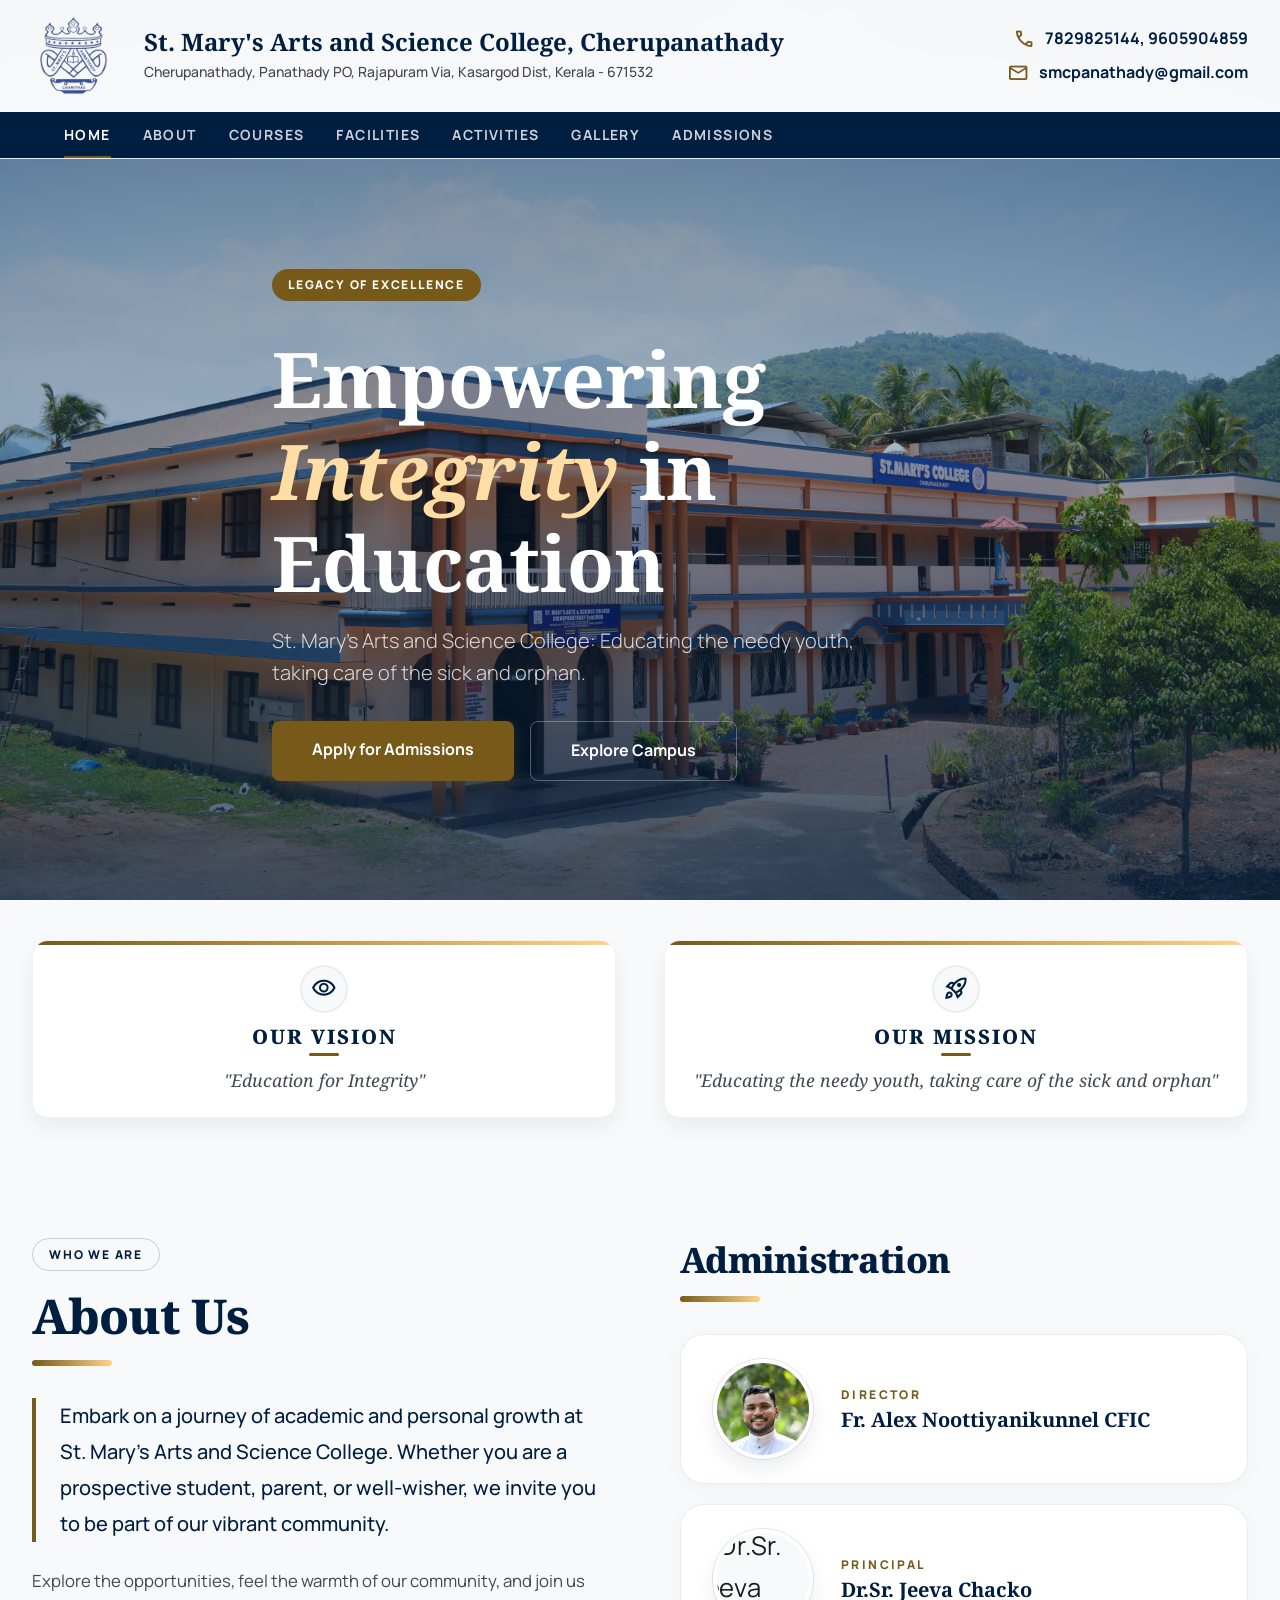
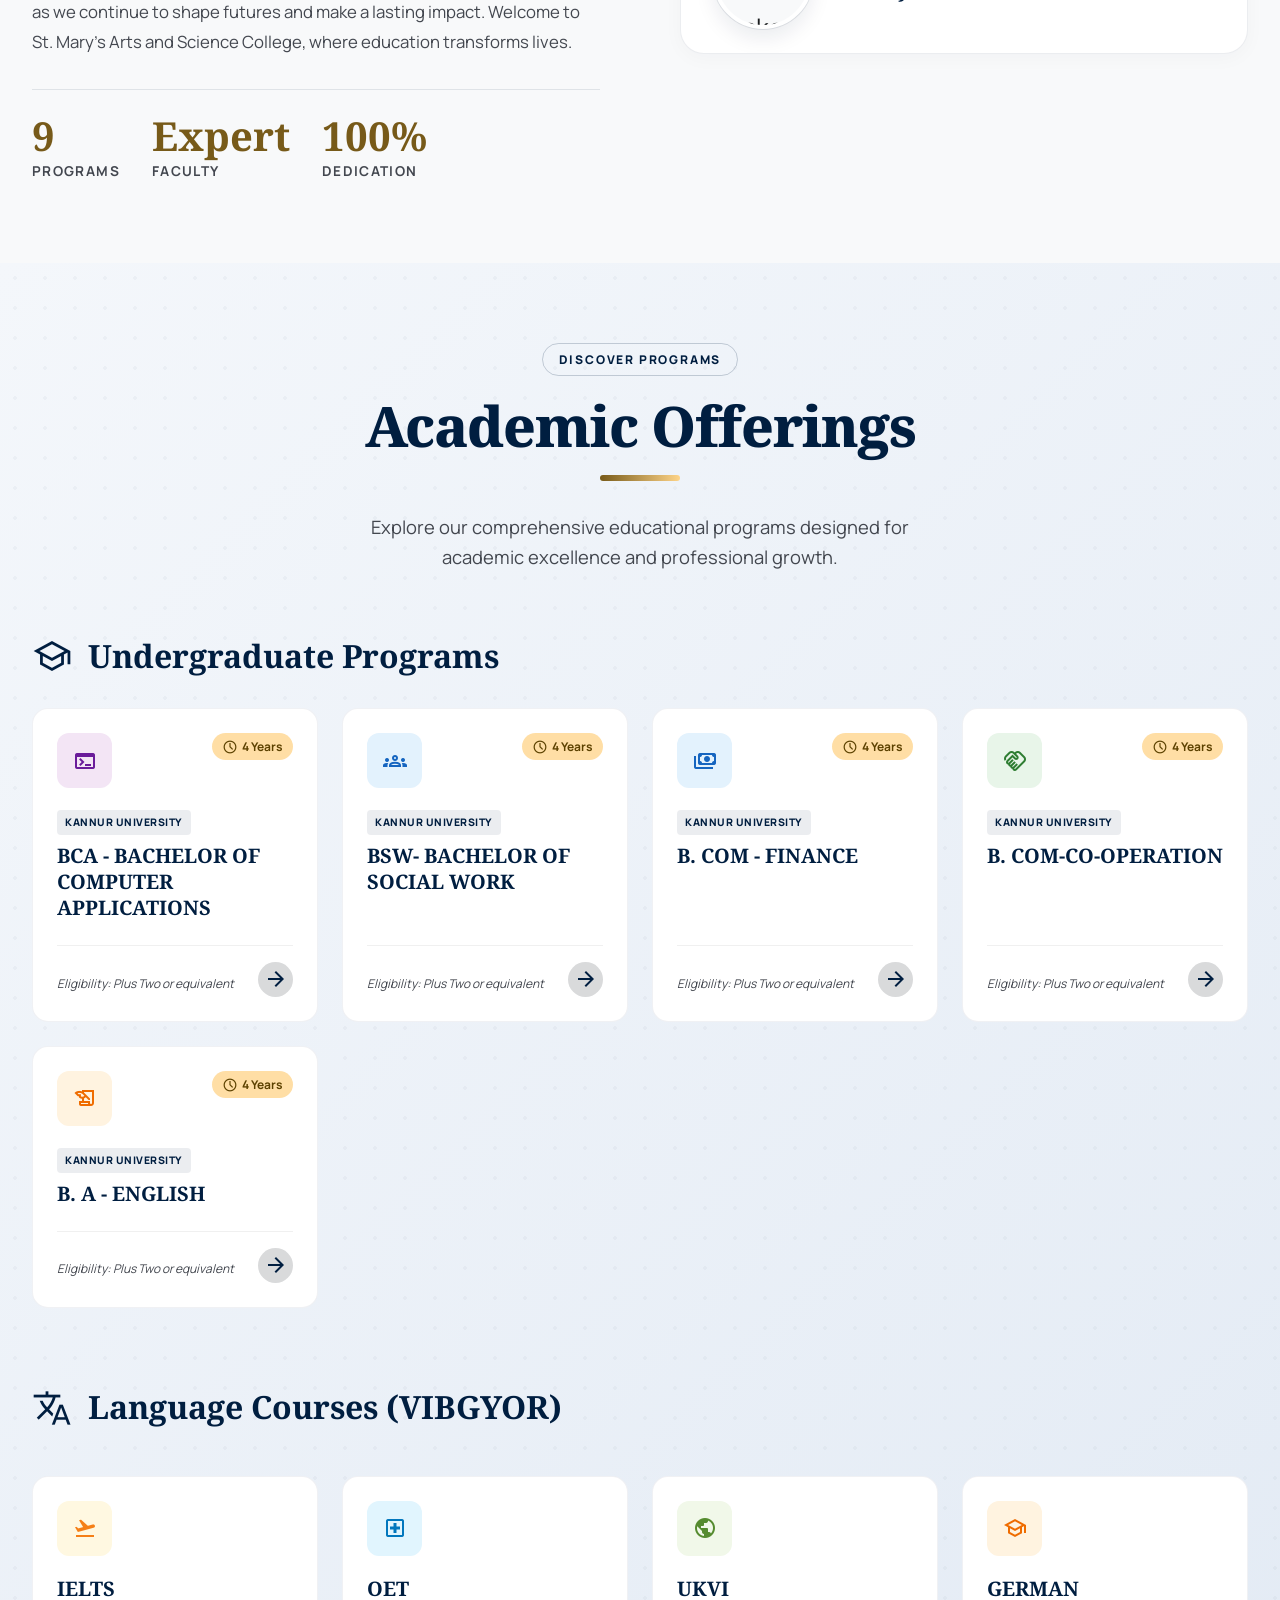
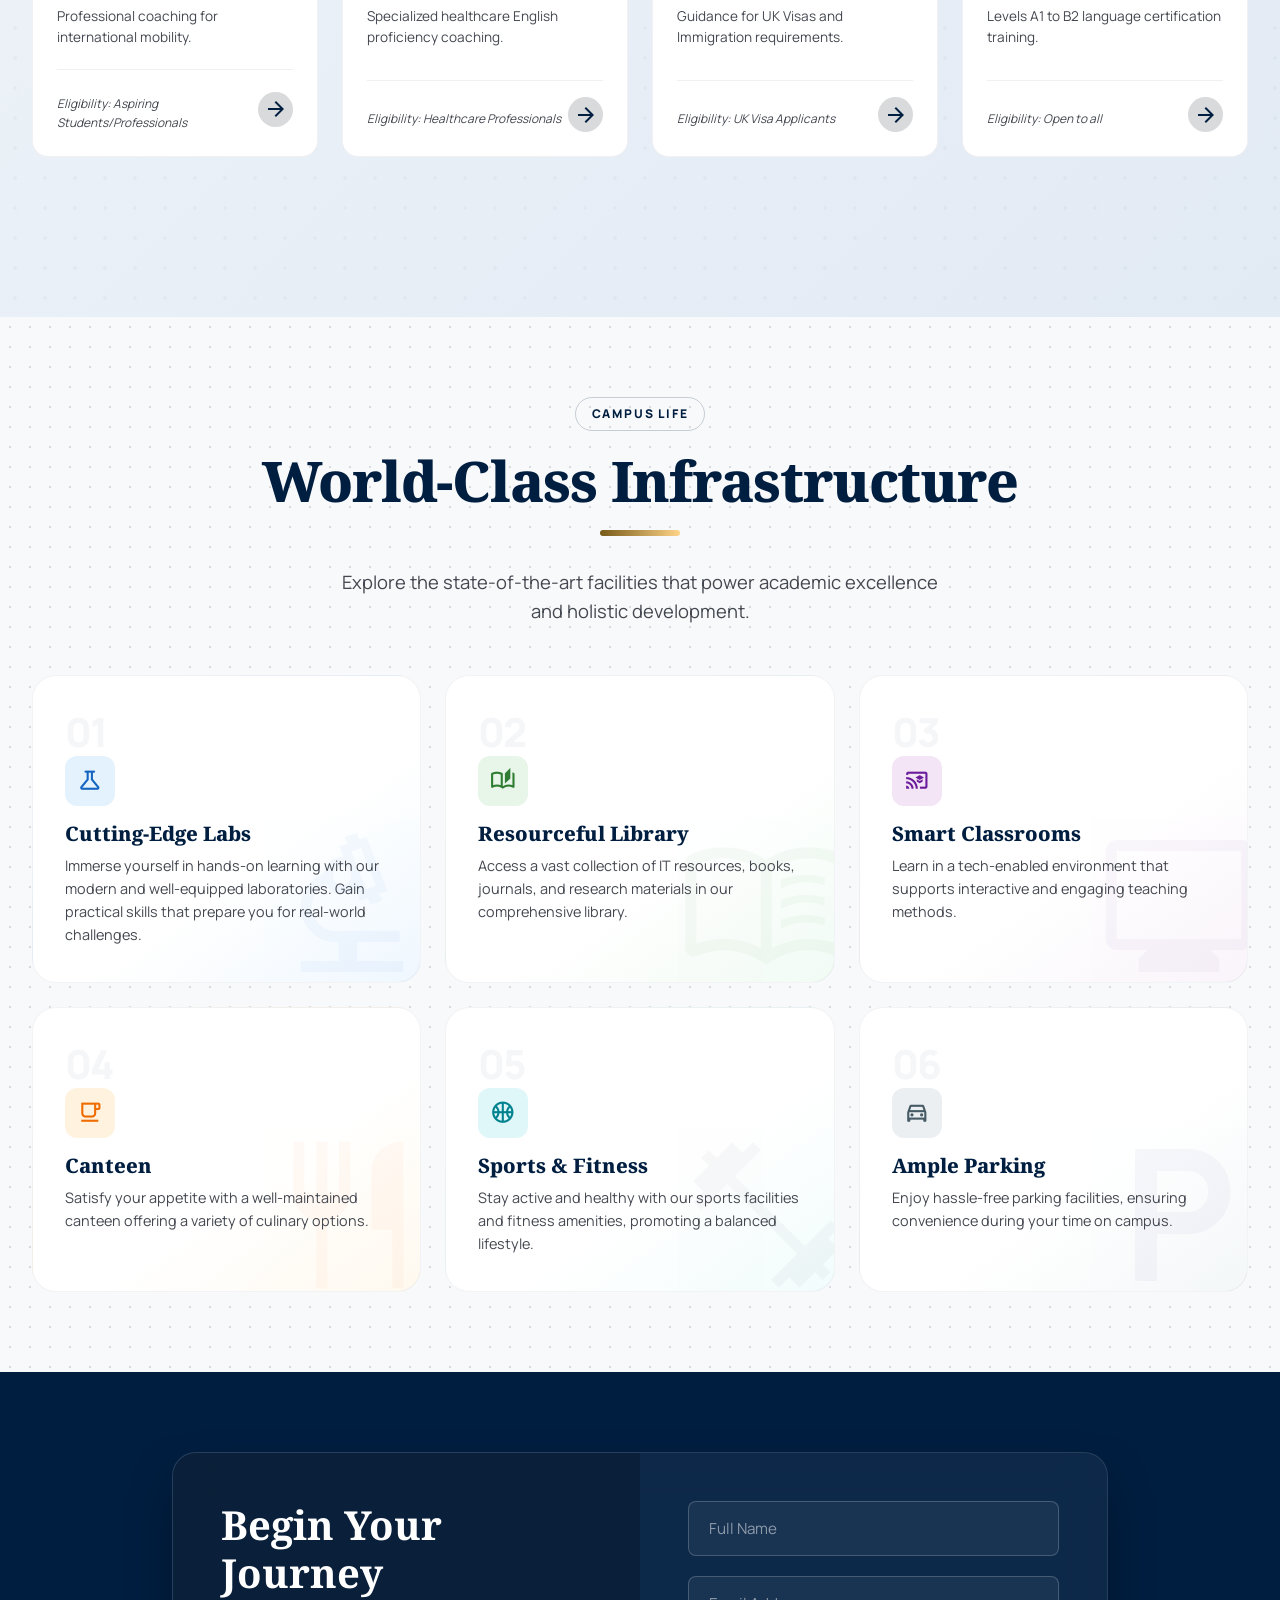
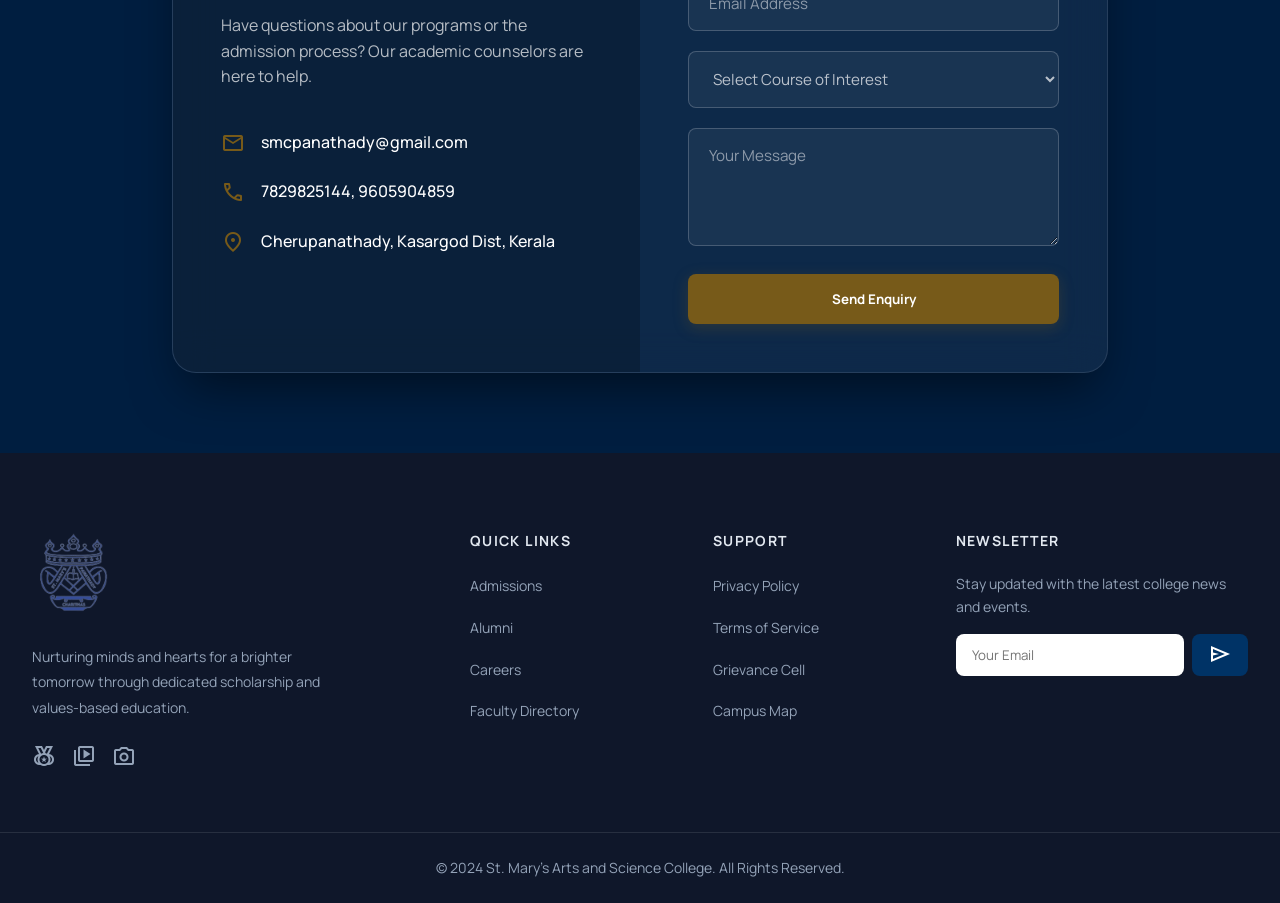
==== commit bfb53d3d: "Update Academic Offerings to 4-year programs and update Director details" ====
--- a/index.html
+++ b/index.html
@@ -122,7 +122,7 @@
 
                 <div class="about-stats mt-lg">
                     <div class="stat-item">
-                        <h3 class="text-gold">10+</h3>
+                        <h3 class="text-gold">9</h3>
                         <span>Programs</span>
                     </div>
                     <div class="stat-item">
@@ -141,12 +141,12 @@
                 <div class="admin-cards mt-sm">
                     <div class="admin-card-premium hover-lift">
                         <div class="admin-avatar">
-                            <img src="assets/images/Director.jpg" alt="Fr. Jose Mathew Parayil"
+                            <img src="assets/images/alexnt.jpg" alt="Fr. Alex Noottiyanikunnel CFIC"
                                 class="admin-img img-director" />
                         </div>
                         <div class="admin-info">
                             <span class="admin-role">Director</span>
-                            <h4>Fr. Jose Mathew Parayil</h4>
+                            <h4>Fr. Alex Noottiyanikunnel CFIC</h4>
                         </div>
                     </div>
                     <div class="admin-card-premium hover-lift">
@@ -175,24 +175,65 @@
                     excellence and professional growth.</p>
             </div>
 
-            <!-- UG -->
+            <!-- UG Programs -->
             <div class="course-category">
                 <div class="category-header">
                     <span class="material-symbols-outlined">school</span>
                     <h3>Undergraduate Programs</h3>
                 </div>
                 <div class="card-grid">
+                    <!-- BCA -->
+                    <div class="course-card-premium hover-glow card-color-4">
+                        <div class="card-top">
+                            <div class="course-icon icon-color-4">
+                                <span class="material-symbols-outlined">terminal</span>
+                            </div>
+                            <span class="badge-duration"><span class="material-symbols-outlined icon-sm">schedule</span>
+                                4 Years</span>
+                        </div>
+                        <div class="card-middle">
+                            <span class="badge-uni">Kannur University</span>
+                            <h4>BCA - BACHELOR OF COMPUTER APPLICATIONS</h4>
+                        </div>
+                        <div class="card-bottom">
+                            <div class="eligibility">Eligibility: Plus Two or equivalent</div>
+                            <div class="course-action"><span class="material-symbols-outlined">arrow_forward</span>
+                            </div>
+                        </div>
+                    </div>
+
+                    <!-- BSW -->
+                    <div class="course-card-premium hover-glow card-color-5">
+                        <div class="card-top">
+                            <div class="course-icon icon-color-5">
+                                <span class="material-symbols-outlined">groups</span>
+                            </div>
+                            <span class="badge-duration"><span class="material-symbols-outlined icon-sm">schedule</span>
+                                4 Years</span>
+                        </div>
+                        <div class="card-middle">
+                            <span class="badge-uni">Kannur University</span>
+                            <h4>BSW- BACHELOR OF SOCIAL WORK</h4>
+                        </div>
+                        <div class="card-bottom">
+                            <div class="eligibility">Eligibility: Plus Two or equivalent</div>
+                            <div class="course-action"><span class="material-symbols-outlined">arrow_forward</span>
+                            </div>
+                        </div>
+                    </div>
+
+                    <!-- B.Com Finance -->
                     <div class="course-card-premium hover-glow card-color-1">
                         <div class="card-top">
                             <div class="course-icon icon-color-1">
                                 <span class="material-symbols-outlined">payments</span>
                             </div>
                             <span class="badge-duration"><span class="material-symbols-outlined icon-sm">schedule</span>
-                                3 Years</span>
+                                4 Years</span>
                         </div>
                         <div class="card-middle">
                             <span class="badge-uni">Kannur University</span>
-                            <h4>B.Com Finance</h4>
+                            <h4>B. COM - FINANCE</h4>
                         </div>
                         <div class="card-bottom">
                             <div class="eligibility">Eligibility: Plus Two or equivalent</div>
@@ -201,17 +242,18 @@
                         </div>
                     </div>
 
+                    <!-- B.Com Co-operation -->
                     <div class="course-card-premium hover-glow card-color-2">
                         <div class="card-top">
                             <div class="course-icon icon-color-2">
                                 <span class="material-symbols-outlined">handshake</span>
                             </div>
                             <span class="badge-duration"><span class="material-symbols-outlined icon-sm">schedule</span>
-                                3 Years</span>
+                                4 Years</span>
                         </div>
                         <div class="card-middle">
                             <span class="badge-uni">Kannur University</span>
-                            <h4>B.Com Co-operation</h4>
+                            <h4>B. COM-CO-OPERATION</h4>
                         </div>
                         <div class="card-bottom">
                             <div class="eligibility">Eligibility: Plus Two or equivalent</div>
@@ -220,148 +262,21 @@
                         </div>
                     </div>
 
+                    <!-- B.A. English -->
                     <div class="course-card-premium hover-glow card-color-3">
                         <div class="card-top">
                             <div class="course-icon icon-color-3">
                                 <span class="material-symbols-outlined">history_edu</span>
                             </div>
                             <span class="badge-duration"><span class="material-symbols-outlined icon-sm">schedule</span>
-                                3 Years</span>
+                                4 Years</span>
                         </div>
                         <div class="card-middle">
                             <span class="badge-uni">Kannur University</span>
-                            <h4>B.A. English</h4>
+                            <h4>B. A - ENGLISH</h4>
                         </div>
                         <div class="card-bottom">
                             <div class="eligibility">Eligibility: Plus Two or equivalent</div>
-                            <div class="course-action"><span class="material-symbols-outlined">arrow_forward</span>
-                            </div>
-                        </div>
-                    </div>
-
-                    <div class="course-card-premium hover-glow card-color-4">
-                        <div class="card-top">
-                            <div class="course-icon icon-color-4">
-                                <span class="material-symbols-outlined">calculate</span>
-                            </div>
-                            <span class="badge-duration"><span class="material-symbols-outlined icon-sm">schedule</span>
-                                3 Years</span>
-                        </div>
-                        <div class="card-middle">
-                            <span class="badge-uni">Kannur University</span>
-                            <h4>B.Sc Mathematics</h4>
-                        </div>
-                        <div class="card-bottom">
-                            <div class="eligibility">Eligibility: Plus Two or equivalent</div>
-                            <div class="course-action"><span class="material-symbols-outlined">arrow_forward</span>
-                            </div>
-                        </div>
-                    </div>
-                </div>
-            </div>
-
-            <!-- PG -->
-            <div class="course-category">
-                <div class="category-header">
-                    <span class="material-symbols-outlined">workspace_premium</span>
-                    <h3>Postgraduate Programs</h3>
-                </div>
-                <div class="card-grid pt-sm">
-                    <div class="course-card-premium hover-glow card-color-5">
-                        <div class="card-top">
-                            <div class="course-icon icon-color-5">
-                                <span class="material-symbols-outlined">payments</span>
-                            </div>
-                            <span class="badge-duration"><span class="material-symbols-outlined icon-sm">schedule</span>
-                                2 Years</span>
-                        </div>
-                        <div class="card-middle">
-                            <span class="badge-uni">Kannur University</span>
-                            <h4>M.Com Finance</h4>
-                        </div>
-                        <div class="card-bottom">
-                            <div class="eligibility">Eligibility: Degree in relevant field</div>
-                            <div class="course-action"><span class="material-symbols-outlined">arrow_forward</span>
-                            </div>
-                        </div>
-                    </div>
-                </div>
-            </div>
-
-            <!-- Add-on -->
-            <div class="course-category mt-lg">
-                <div class="category-header">
-                    <span class="material-symbols-outlined">terminal</span>
-                    <h3>Add-On Courses (KELTRON)</h3>
-                </div>
-                <div class="card-grid pt-sm">
-                    <div class="course-card-premium hover-glow card-color-6">
-                        <div class="card-top">
-                            <div class="course-icon icon-color-6">
-                                <span class="material-symbols-outlined">language</span>
-                            </div>
-                            <span class="badge-duration"><span class="material-symbols-outlined icon-sm">schedule</span>
-                                2 Months</span>
-                        </div>
-                        <div class="card-middle">
-                            <h4>Professional Diploma in SEO & Digital Marketing</h4>
-                        </div>
-                        <div class="card-bottom">
-                            <div class="eligibility">Eligibility: Plus Two</div>
-                            <div class="course-action"><span class="material-symbols-outlined">arrow_forward</span>
-                            </div>
-                        </div>
-                    </div>
-
-                    <div class="course-card-premium hover-glow card-color-7">
-                        <div class="card-top">
-                            <div class="course-icon icon-color-7">
-                                <span class="material-symbols-outlined">security</span>
-                            </div>
-                            <span class="badge-duration"><span class="material-symbols-outlined icon-sm">schedule</span>
-                                2 Months</span>
-                        </div>
-                        <div class="card-middle">
-                            <h4>Professional Diploma in Ethical Hacking and Cyber Security</h4>
-                        </div>
-                        <div class="card-bottom">
-                            <div class="eligibility">Eligibility: Plus Two</div>
-                            <div class="course-action"><span class="material-symbols-outlined">arrow_forward</span>
-                            </div>
-                        </div>
-                    </div>
-
-                    <div class="course-card-premium hover-glow card-color-8">
-                        <div class="card-top">
-                            <div class="course-icon icon-color-8">
-                                <span class="material-symbols-outlined">computer</span>
-                            </div>
-                            <span class="badge-duration"><span class="material-symbols-outlined icon-sm">schedule</span>
-                                2 Months</span>
-                        </div>
-                        <div class="card-middle">
-                            <h4>Diploma in Computer Application</h4>
-                        </div>
-                        <div class="card-bottom">
-                            <div class="eligibility">Eligibility: Plus Two</div>
-                            <div class="course-action"><span class="material-symbols-outlined">arrow_forward</span>
-                            </div>
-                        </div>
-                    </div>
-
-                    <div class="course-card-premium hover-glow card-color-9">
-                        <div class="card-top">
-                            <div class="course-icon icon-color-9">
-                                <span class="material-symbols-outlined">business_center</span>
-                            </div>
-                            <span class="badge-duration"><span class="material-symbols-outlined icon-sm">schedule</span>
-                                2 Months</span>
-                        </div>
-                        <div class="card-middle">
-                            <h4>Diploma in Office Administration</h4>
-                        </div>
-                        <div class="card-bottom">
-                            <div class="eligibility">Eligibility: Plus Two</div>
                             <div class="course-action"><span class="material-symbols-outlined">arrow_forward</span>
                             </div>
                         </div>
@@ -576,11 +491,11 @@
                         <div class="input-group">
                             <select required>
                                 <option value="">Select Course of Interest</option>
-                                <option value="bcom-fin">B.Com Finance</option>
-                                <option value="bcom-coop">B.Com Co-operation</option>
-                                <option value="ba-eng">B.A. English</option>
-                                <option value="mcom">M.Com Finance</option>
-                                <option value="addon">Add-On Course (KELTRON)</option>
+                                <option value="bca">BCA - BACHELOR OF COMPUTER APPLICATIONS</option>
+                                <option value="bsw">BSW- BACHELOR OF SOCIAL WORK</option>
+                                <option value="bcom-fin">B. COM - FINANCE</option>
+                                <option value="bcom-coop">B. COM-CO-OPERATION</option>
+                                <option value="ba-eng">B. A - ENGLISH</option>
                                 <option value="lang">Language Course (VIBGYOR)</option>
                             </select>
                         </div>
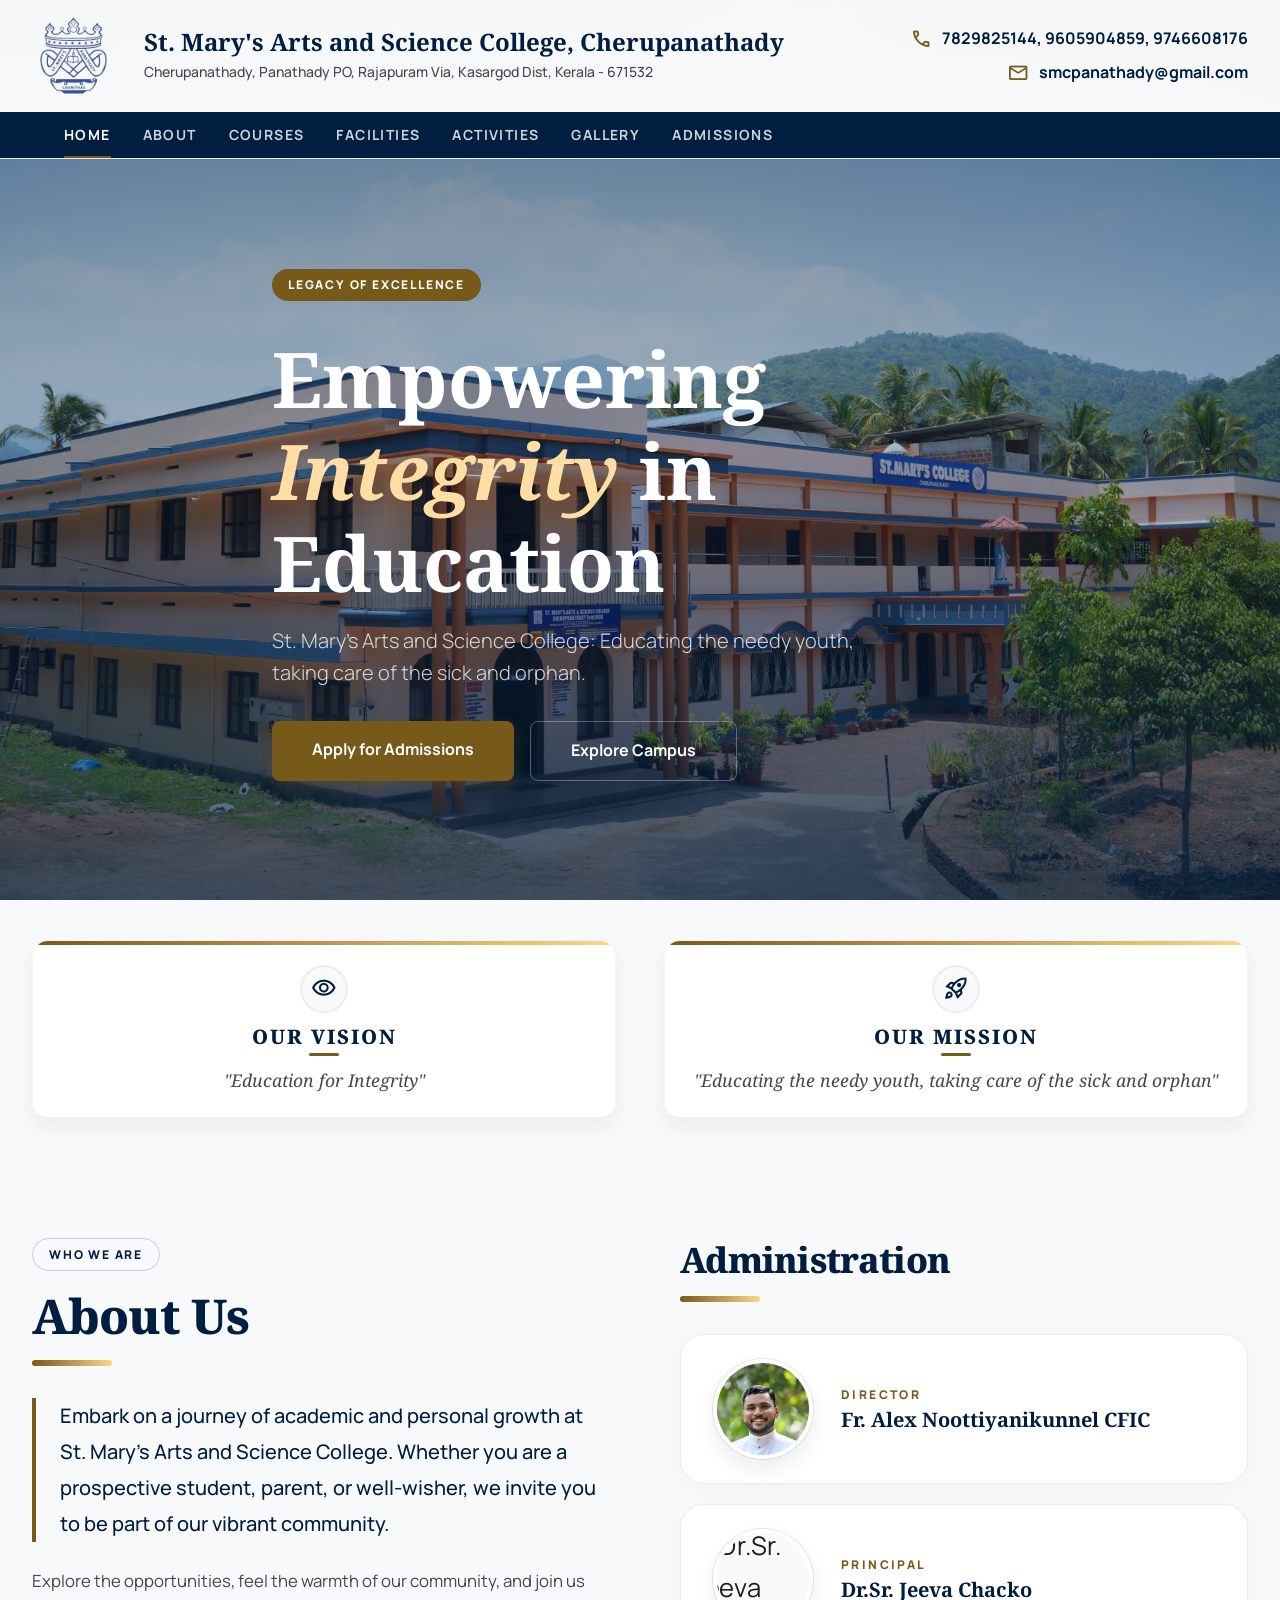
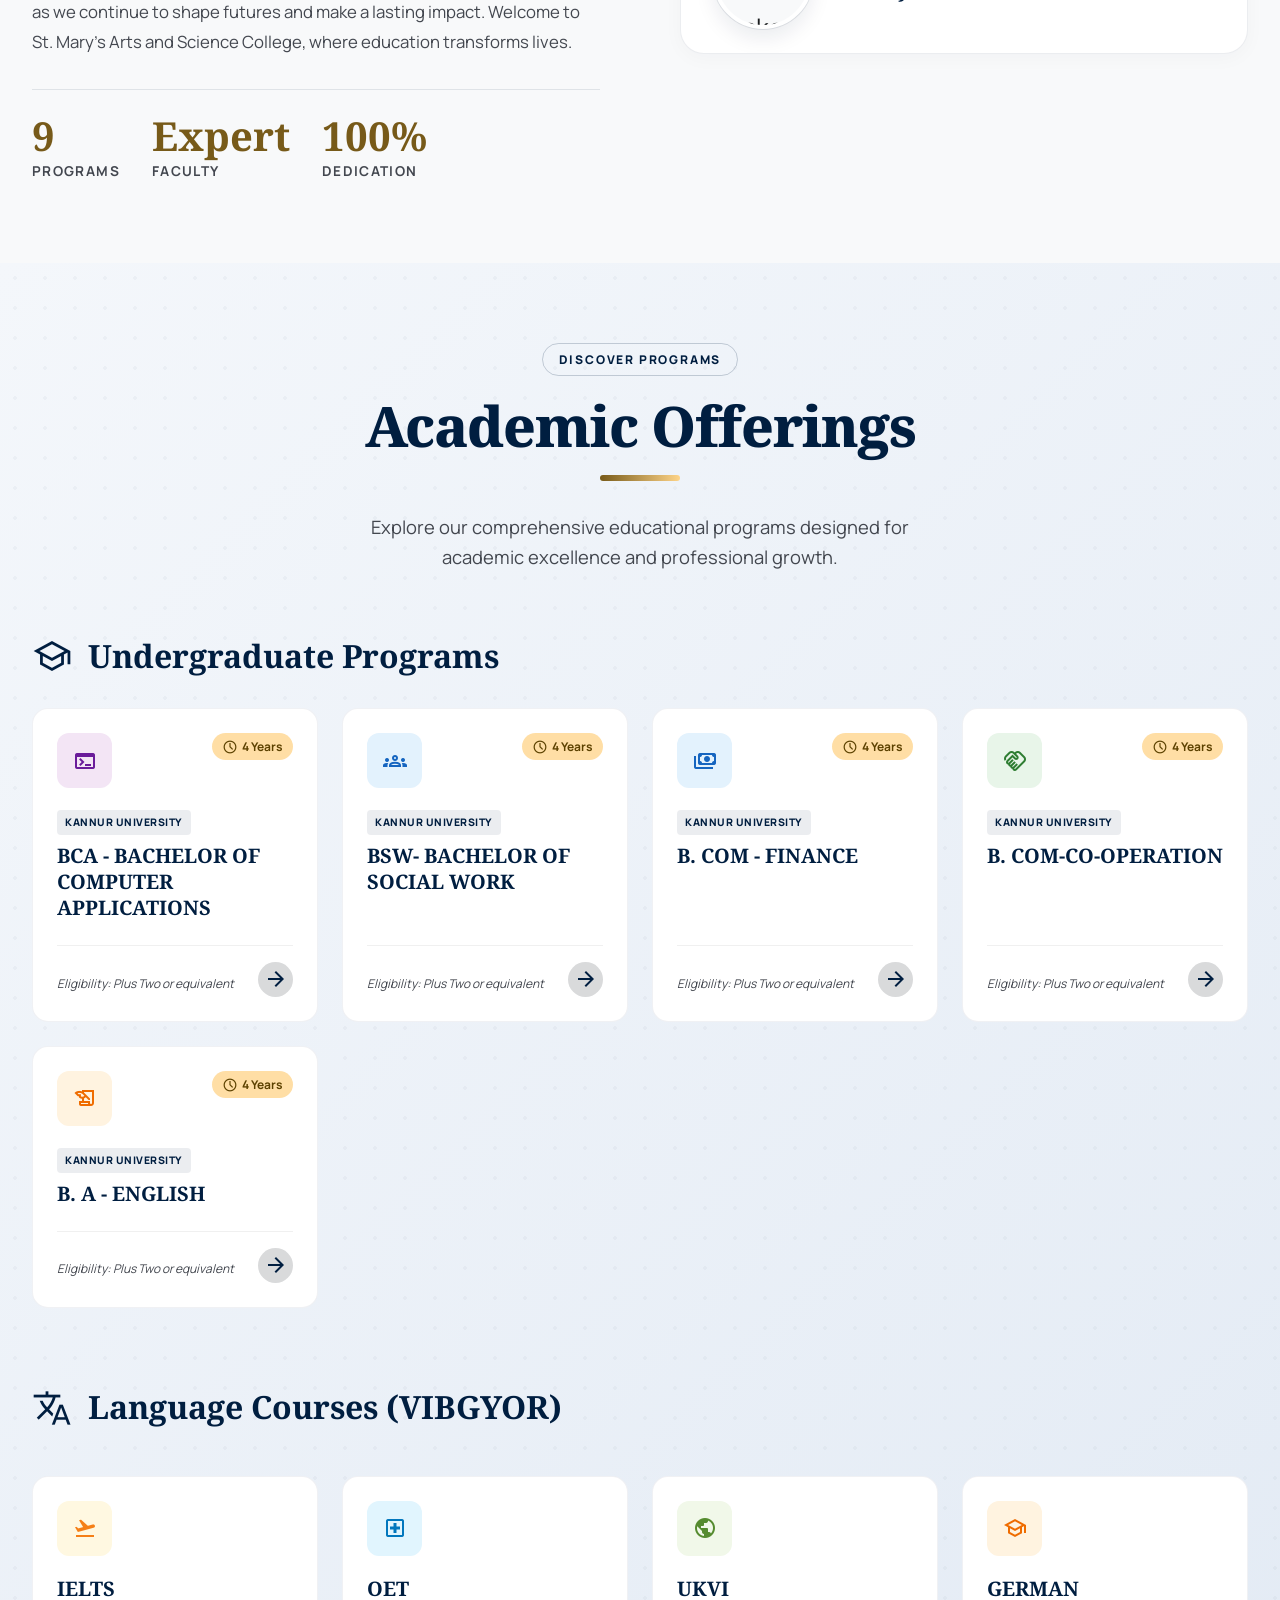
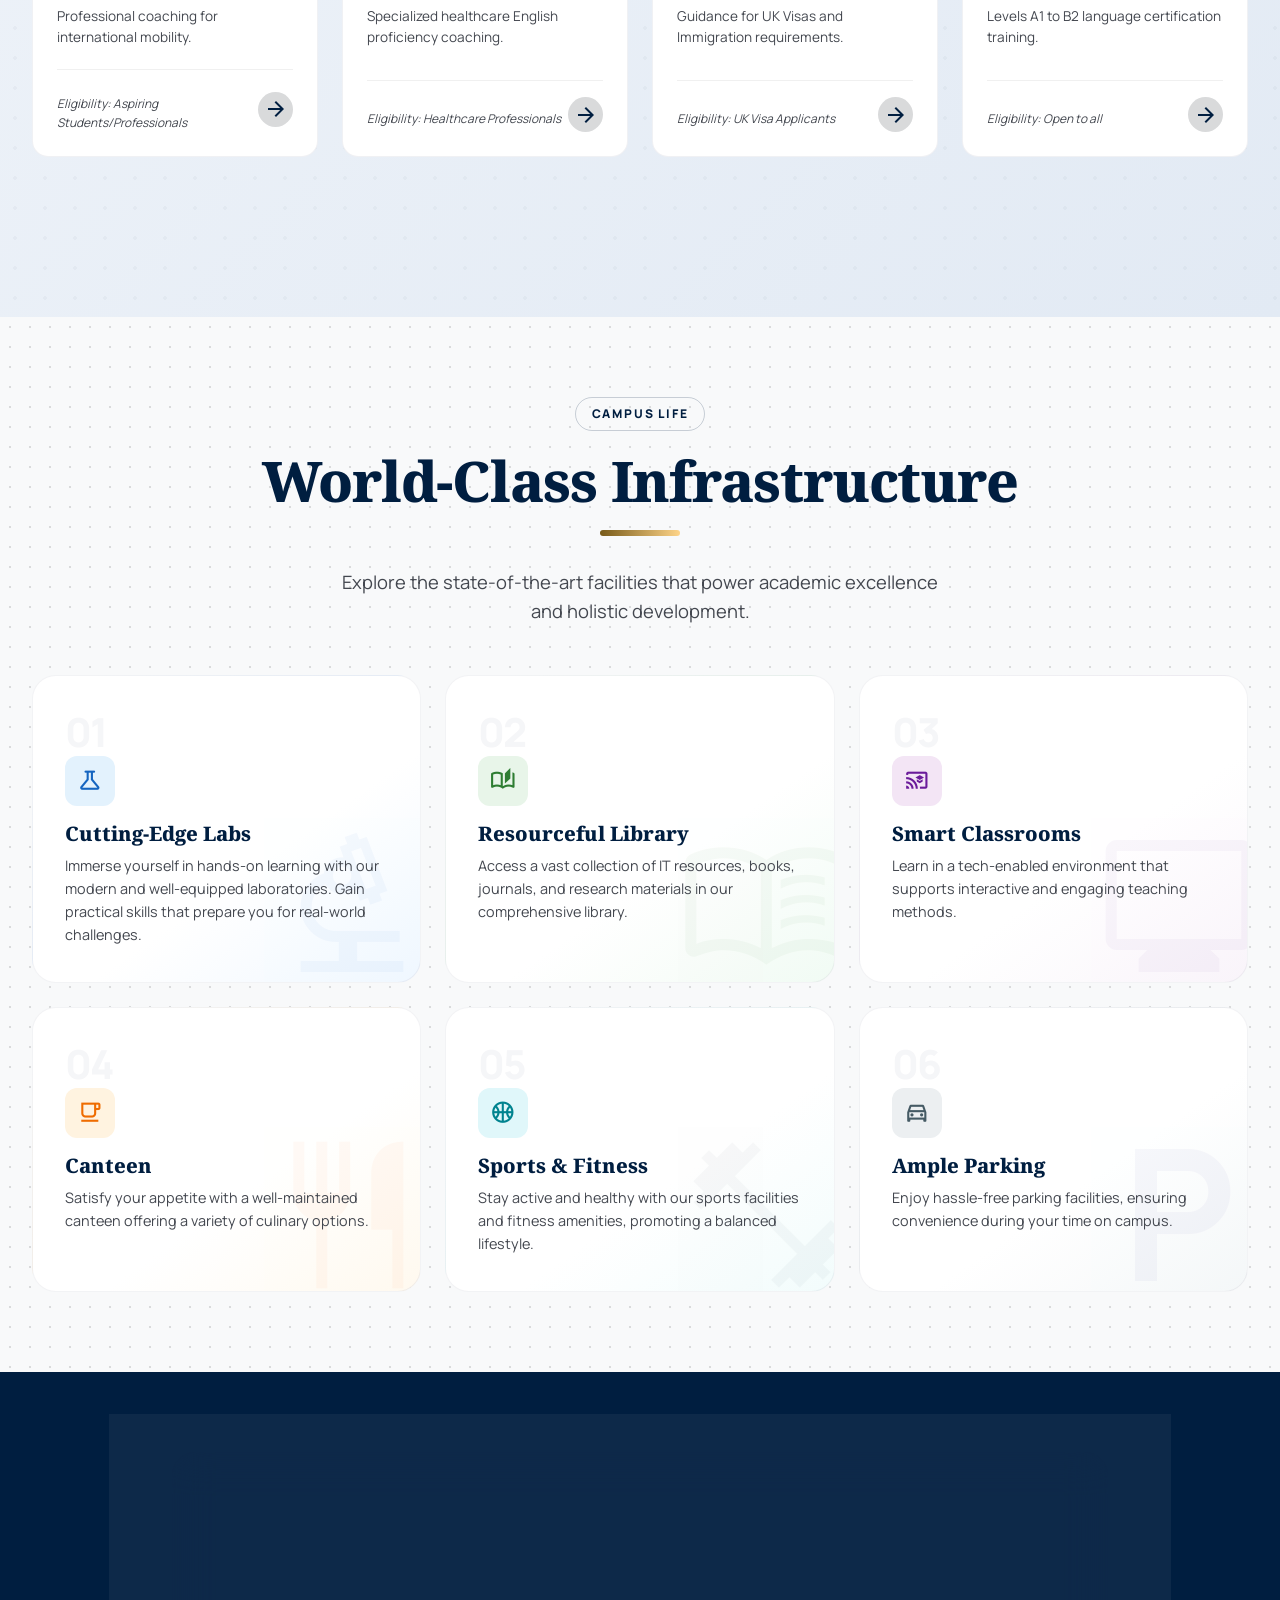
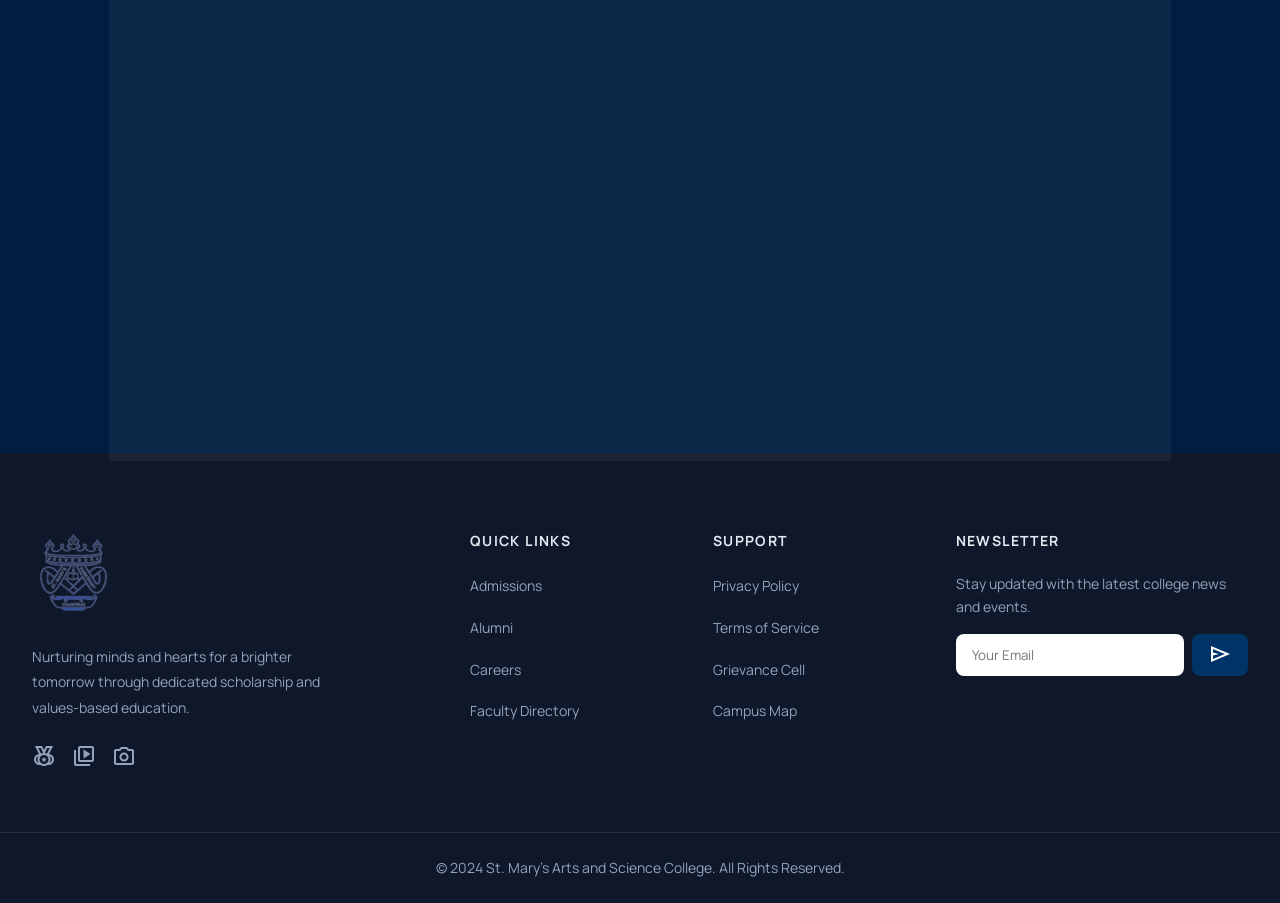
==== commit 1951e4cd: "Add new contact number 9746608176 to all pages" ====
--- a/index.html
+++ b/index.html
@@ -34,7 +34,7 @@
             <div class="contact-top hidden-mobile">
                 <div class="contact-item">
                     <span class="material-symbols-outlined icon">call</span>
-                    <span>7829825144, 9605904859</span>
+                    <span>7829825144, 9605904859, 9746608176</span>
                 </div>
                 <div class="contact-item">
                     <span class="material-symbols-outlined icon">mail</span>
@@ -472,7 +472,7 @@
                         </div>
                         <div class="c-item">
                             <span class="material-symbols-outlined text-gold">call</span>
-                            <span>7829825144, 9605904859</span>
+                            <span>7829825144, 9605904859, 9746608176</span>
                         </div>
                         <div class="c-item">
                             <span class="material-symbols-outlined text-gold">location_on</span>
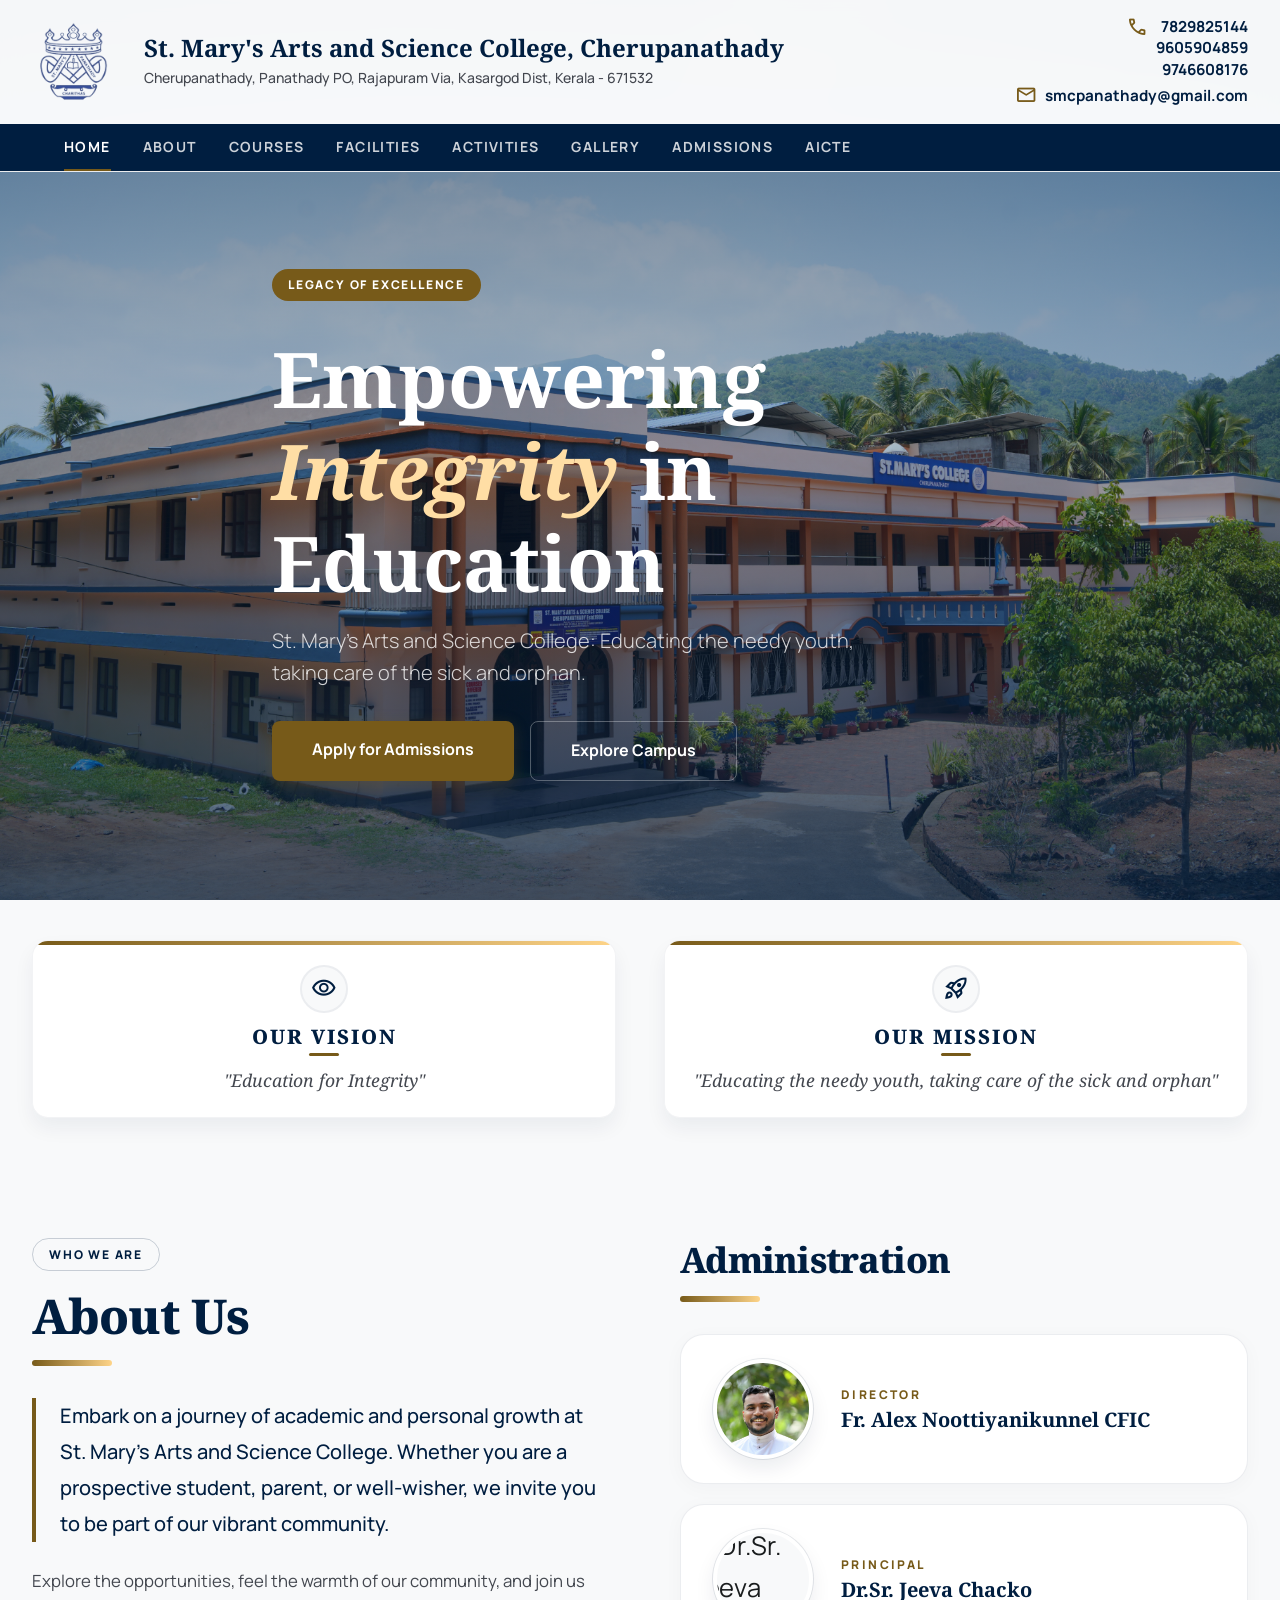
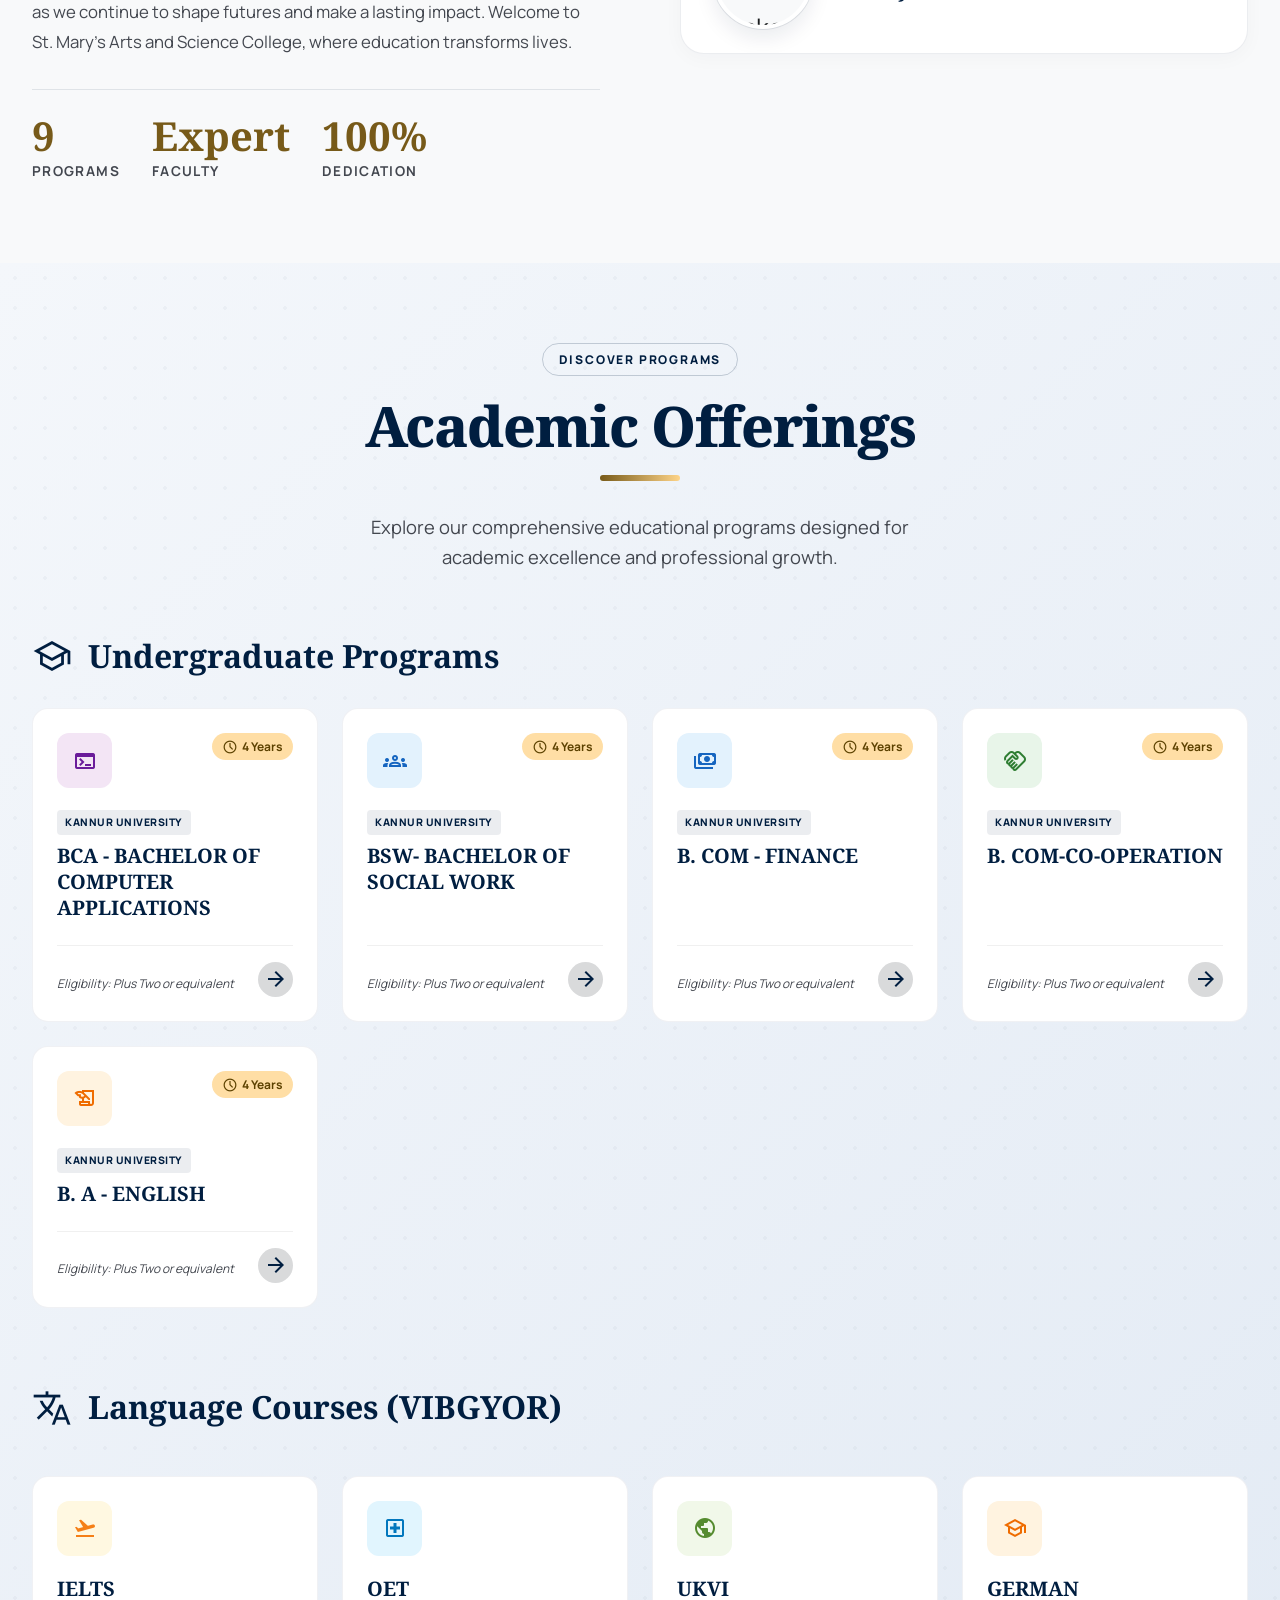
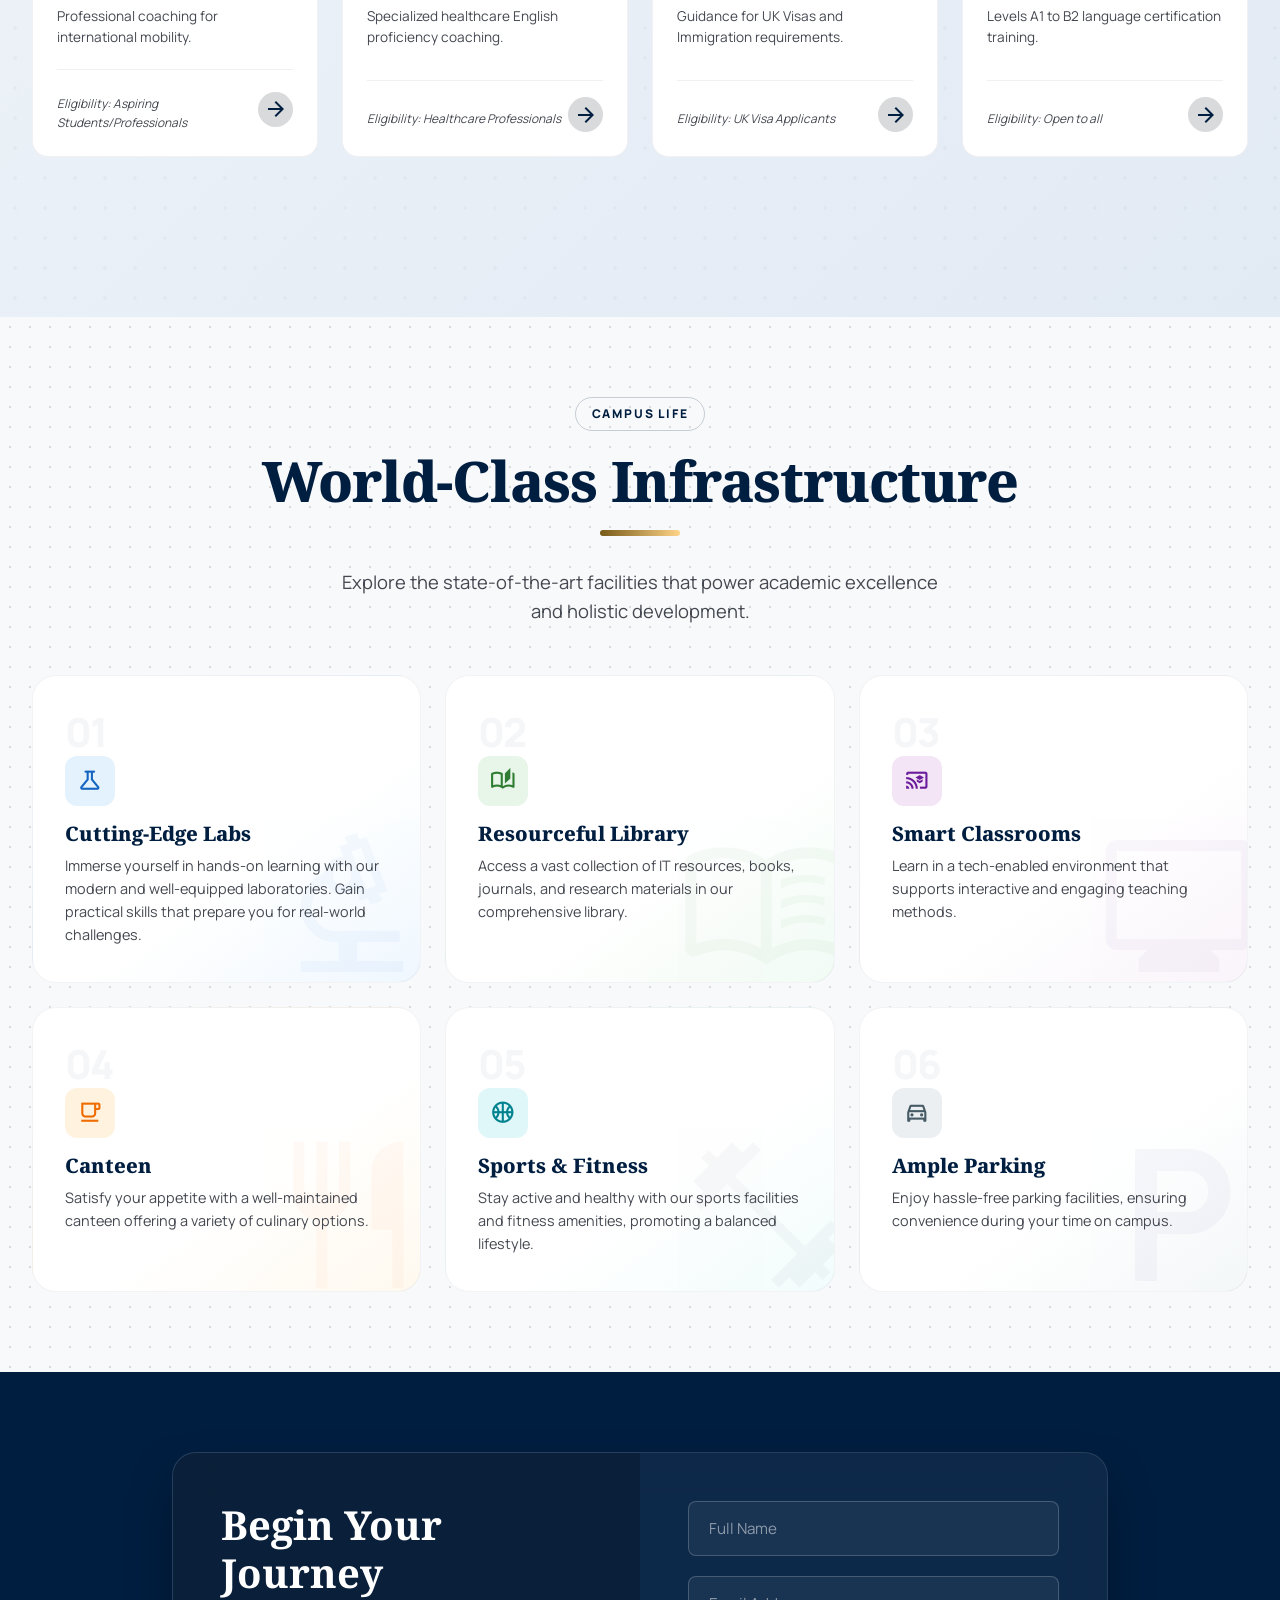
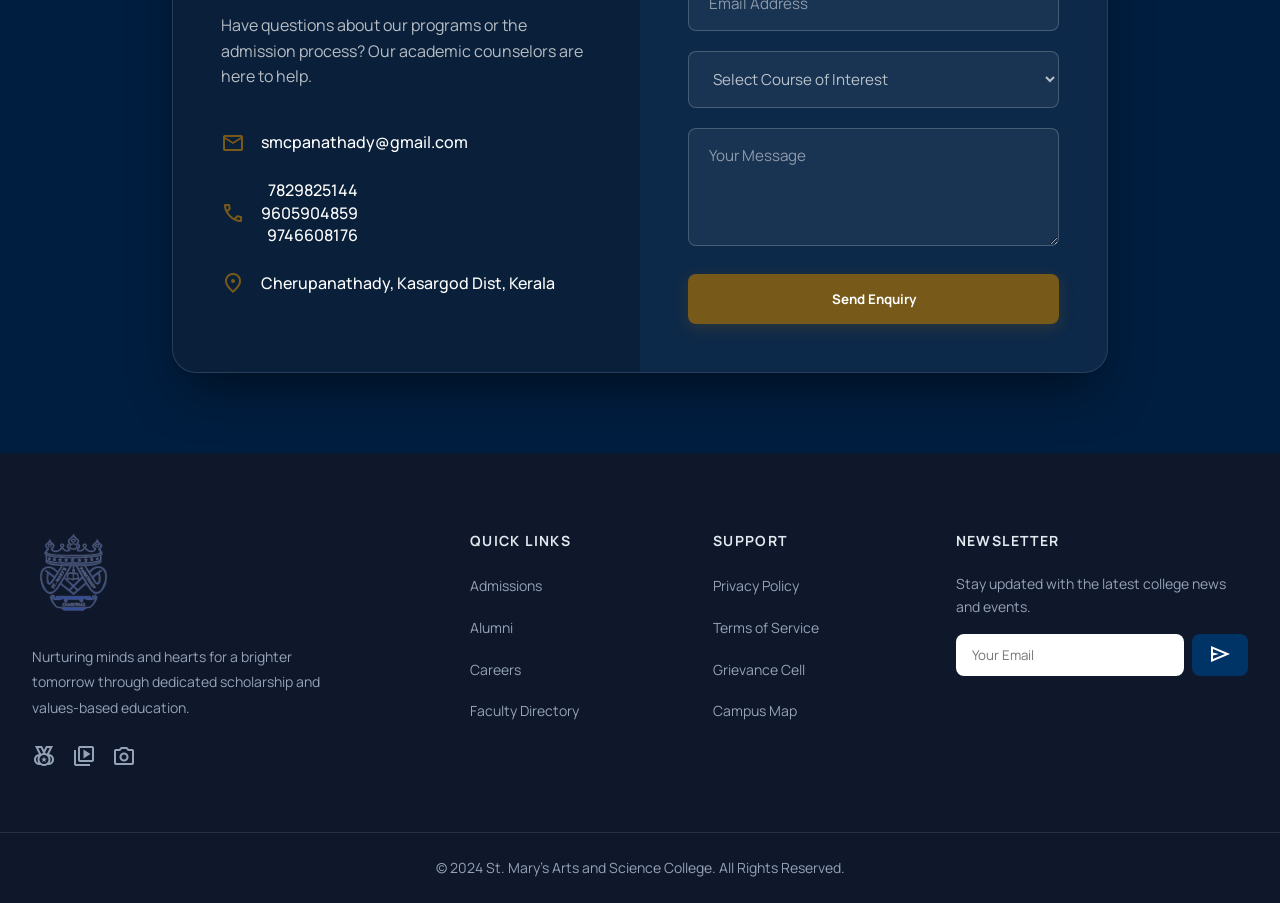
==== commit 000eec0d: "chore: add .gitignore and update documents" ====
--- a/index.html
+++ b/index.html
@@ -34,7 +34,11 @@
             <div class="contact-top hidden-mobile">
                 <div class="contact-item">
                     <span class="material-symbols-outlined icon">call</span>
-                    <span>7829825144, 9605904859, 9746608176</span>
+                    <div class="contact-info-list">
+                        <a href="tel:+917829825144">7829825144</a>
+                        <a href="tel:+919605904859">9605904859</a>
+                        <a href="tel:+919746608176">9746608176</a>
+                    </div>
                 </div>
                 <div class="contact-item">
                     <span class="material-symbols-outlined icon">mail</span>
@@ -56,6 +60,7 @@
                     <a href="#activities">Activities</a>
                     <a href="#gallery">Gallery</a>
                     <a href="#contact">Admissions</a>
+                    <a href="mandatory-disclosure.html">AICTE</a>
                 </div>
             </div>
         </nav>
@@ -472,7 +477,11 @@
                         </div>
                         <div class="c-item">
                             <span class="material-symbols-outlined text-gold">call</span>
-                            <span>7829825144, 9605904859, 9746608176</span>
+                            <div class="contact-info-list">
+                                <a href="tel:+917829825144">7829825144</a>
+                                <a href="tel:+919605904859">9605904859</a>
+                                <a href="tel:+919746608176">9746608176</a>
+                            </div>
                         </div>
                         <div class="c-item">
                             <span class="material-symbols-outlined text-gold">location_on</span>
--- a/index.css
+++ b/index.css
@@ -225,21 +225,34 @@
   display: flex;
   flex-direction: column;
   align-items: flex-end;
+  gap: 4px;
+  max-width: 50%;
+}
+
+.contact-item {
+  display: flex;
+  align-items: flex-start;
   gap: 8px;
-}
-
-.contact-item {
-  display: flex;
-  align-items: center;
-  gap: 10px;
-  font-size: 1rem;
+  font-size: 0.95rem;
   font-weight: 700;
   color: var(--color-primary);
-  transition: transform 0.3s ease;
+  text-align: right;
+}
+
+.contact-info-list {
+  display: flex;
+  flex-direction: column;
+  align-items: flex-end;
+}
+
+.contact-info-list a {
+  display: block;
+  white-space: nowrap;
+  line-height: 1.4;
 }
 
 .contact-item:hover {
-  transform: translateX(-5px);
+  transform: translateX(-3px);
 }
 
 .contact-item .icon {
